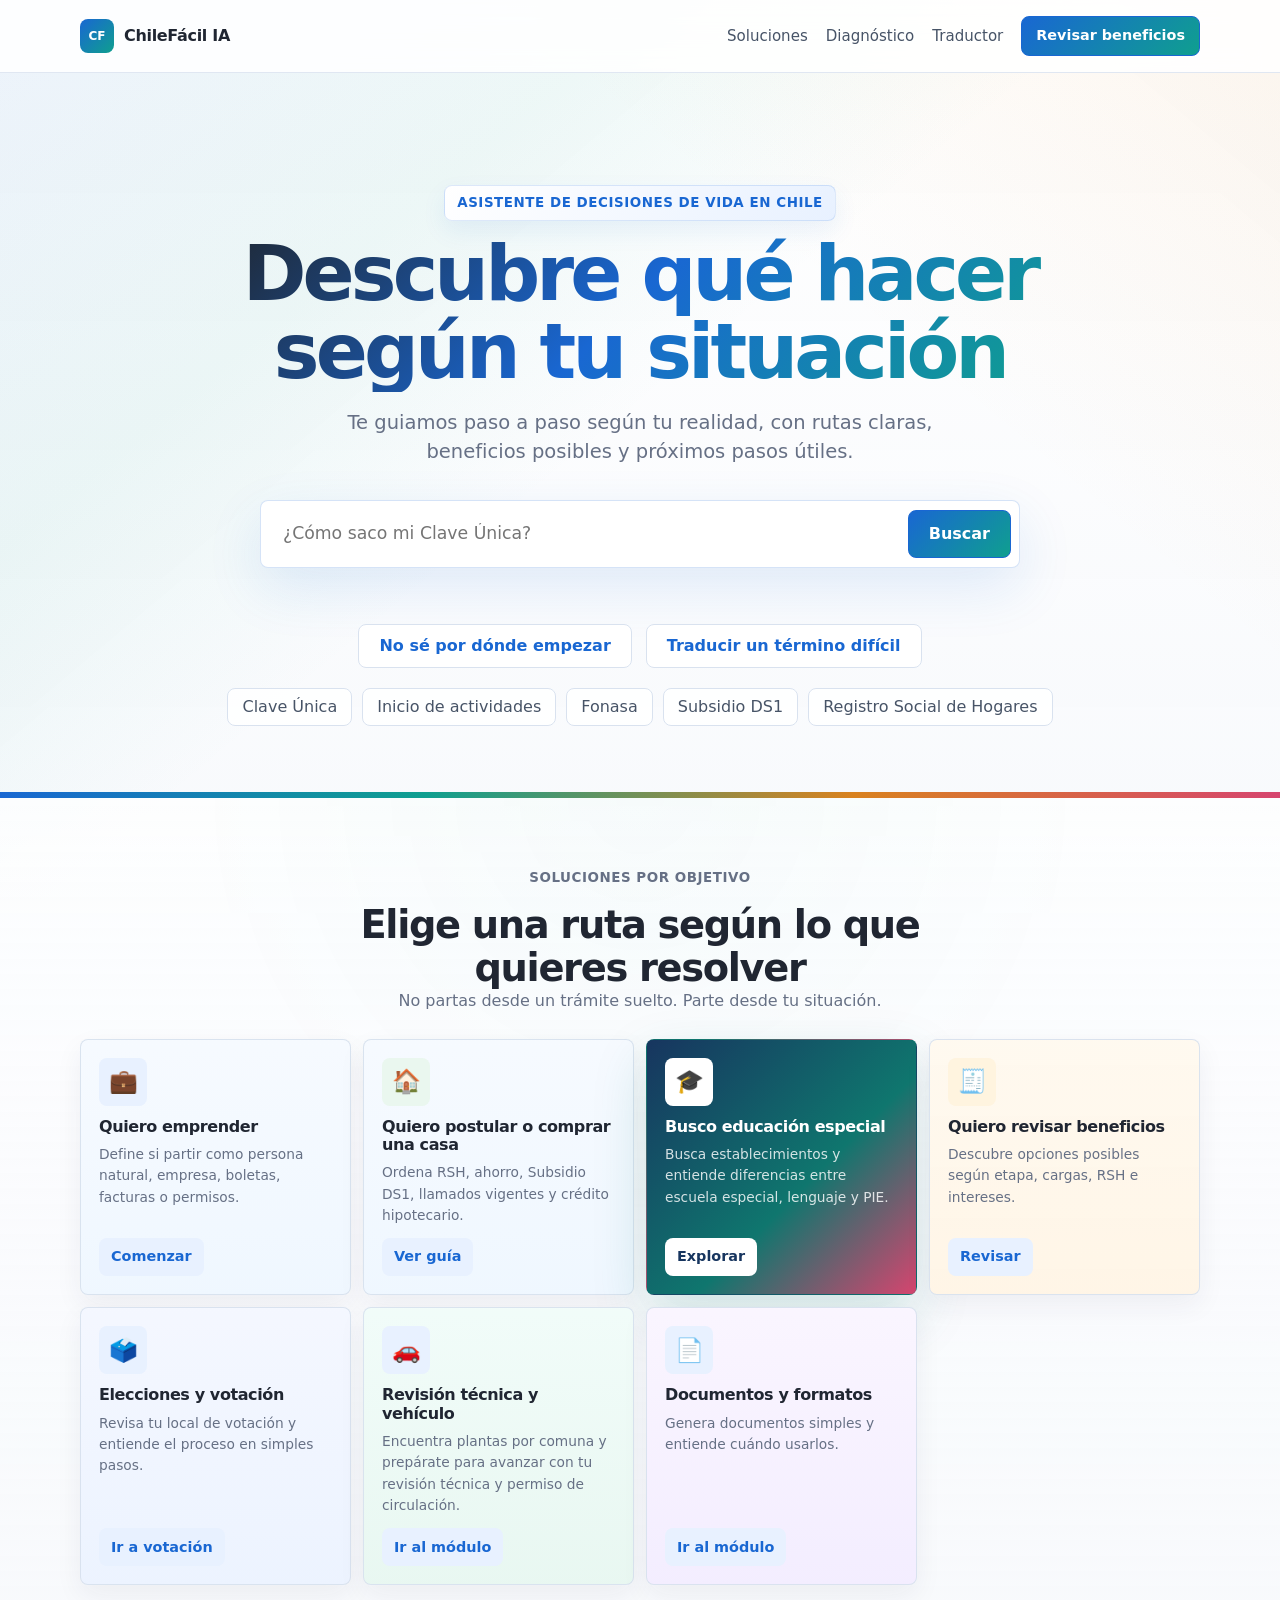
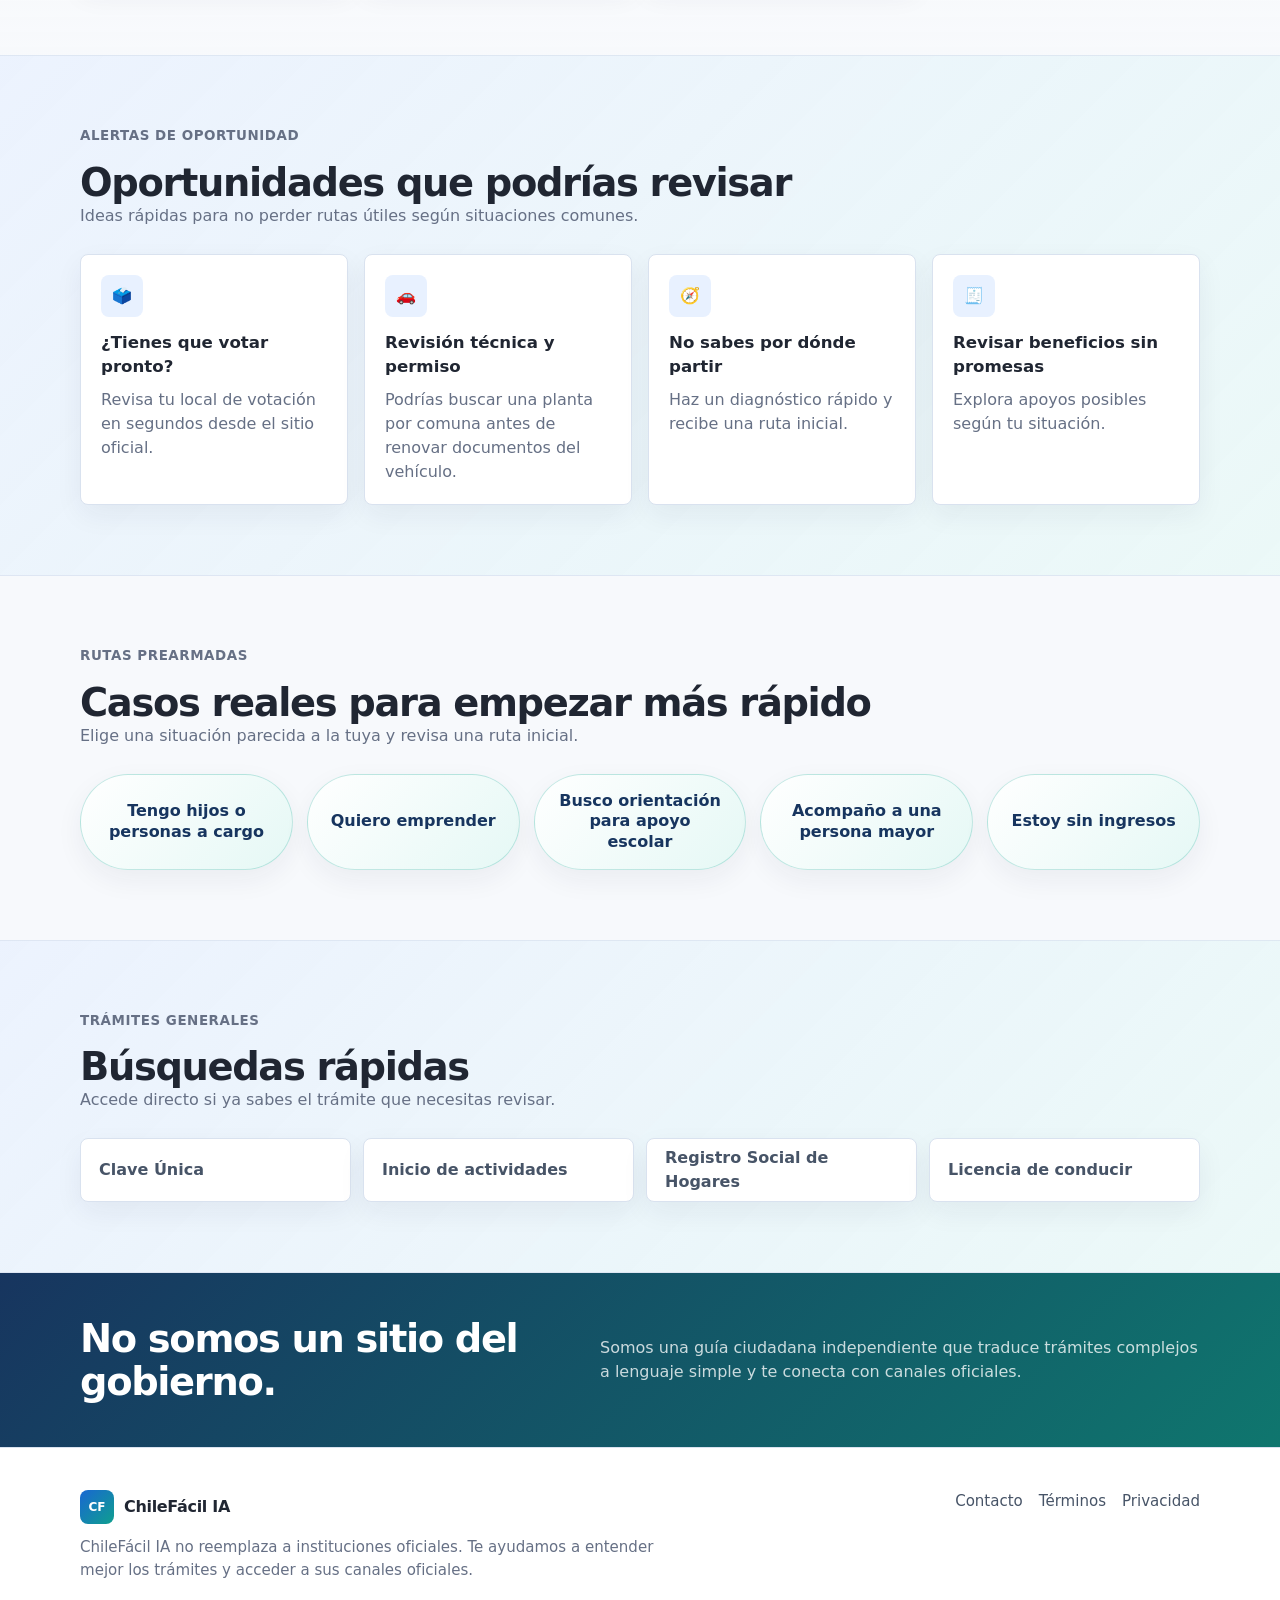
==== index.html @ 1260a9fc "Add files via upload" ====
<!DOCTYPE html>
<html lang="es">
<head>
  <meta charset="UTF-8">
  <meta name="viewport" content="width=device-width, initial-scale=1.0">
  <title>ChileFácil IA | Asistente de decisiones de vida en Chile</title>
  <meta name="description" content="Asistente ciudadano para descubrir trámites, beneficios, rutas y próximos pasos según tu situación en Chile.">
  <link rel="stylesheet" href="./styles.css">
</head>
<body data-page="home">
  <header class="site-header">
    <div class="container header-grid">
      <a class="brand" href="./index.html" aria-label="Ir al inicio de ChileFácil IA">
        <span class="brand-mark" aria-hidden="true">CF</span>
        <span>ChileFácil IA</span>
      </a>

      <nav class="main-nav" aria-label="Navegación principal">
        <a href="#soluciones">Soluciones</a>
        <a href="./diagnostico.html">Diagnóstico</a>
        <a href="./traductor.html">Traductor</a>
        <a class="button button-small" href="./beneficios.html">Revisar beneficios</a>
      </nav>
    </div>
  </header>

  <main>
    <section class="hero-section" aria-labelledby="hero-title">
      <div class="container hero-content reveal">
        <p class="eyebrow">Asistente de decisiones de vida en Chile</p>
        <h1 id="hero-title">Descubre qué hacer según tu situación</h1>
        <p class="hero-subtitle">Te guiamos paso a paso según tu realidad, con rutas claras, beneficios posibles y próximos pasos útiles.</p>

        <form class="search-form search-form-large" data-search-form novalidate>
          <label class="sr-only" for="home-search">Buscar un trámite, objetivo o situación</label>
          <div class="search-control">
            <input id="home-search" name="q" type="search" autocomplete="off" data-search-input aria-describedby="home-search-error">
            <button class="button" type="submit">Buscar</button>
          </div>
          <p class="form-message" id="home-search-error" data-form-message role="status" aria-live="polite"></p>
        </form>

        <div class="hero-actions-secondary">
          <a class="button button-secondary button-hero" href="./diagnostico.html">No sé por dónde empezar</a>
          <a class="button button-secondary button-hero" href="./traductor.html">Traducir un término difícil</a>
        </div>

        <div class="quick-links" aria-label="Accesos rápidos a trámites">
          <button type="button" class="chip" data-query="Clave Única">Clave Única</button>
          <button type="button" class="chip" data-query="Inicio de actividades">Inicio de actividades</button>
          <button type="button" class="chip" data-query="Fonasa">Fonasa</button>
          <button type="button" class="chip" data-query="Subsidio DS1">Subsidio DS1</button>
          <button type="button" class="chip" data-query="Registro Social de Hogares">Registro Social de Hogares</button>
        </div>
      </div>
    </section>

    <section class="section objective-section" id="soluciones" aria-labelledby="objective-title">
      <div class="container">
        <div class="section-heading centered reveal">
          <p class="section-kicker">Soluciones por objetivo</p>
          <h2 id="objective-title">Elige una ruta según lo que quieres resolver</h2>
          <p>No partas desde un trámite suelto. Parte desde tu situación.</p>
        </div>

        <div class="objective-grid">
          <a class="objective-card reveal" href="./emprender.html">
            <span class="objective-icon" aria-hidden="true">💼</span>
            <span class="objective-copy">
              <strong>Quiero emprender</strong>
              <small>Define si partir como persona natural, empresa, boletas, facturas o permisos.</small>
            </span>
            <span class="objective-cta">Comenzar</span>
          </a>

          <a class="objective-card reveal" href="./casa.html">
            <span class="objective-icon" aria-hidden="true">🏠</span>
            <span class="objective-copy">
              <strong>Quiero postular o comprar una casa</strong>
              <small>Ordena RSH, ahorro, Subsidio DS1, llamados vigentes y crédito hipotecario.</small>
            </span>
            <span class="objective-cta">Ver guía</span>
          </a>

          <a class="objective-card reveal objective-card-featured" href="./educacion-especial.html">
            <span class="objective-icon" aria-hidden="true">🎓</span>
            <span class="objective-copy">
              <strong>Busco educación especial</strong>
              <small>Busca establecimientos y entiende diferencias entre escuela especial, lenguaje y PIE.</small>
            </span>
            <span class="objective-cta">Explorar</span>
          </a>

          <a class="objective-card reveal" href="./beneficios.html">
            <span class="objective-icon" aria-hidden="true">🧾</span>
            <span class="objective-copy">
              <strong>Quiero revisar beneficios</strong>
              <small>Descubre opciones posibles según etapa, cargas, RSH e intereses.</small>
            </span>
            <span class="objective-cta">Revisar</span>
          </a>

          <a class="objective-card reveal" href="./votacion.html">
            <span class="objective-icon" aria-hidden="true">🗳️</span>
            <span class="objective-copy">
              <strong>Elecciones y votación</strong>
              <small>Revisa tu local de votación y entiende el proceso en simples pasos.</small>
            </span>
            <span class="objective-cta">Ir a votación</span>
          </a>
          <a class="objective-card reveal" href="./revision-tecnica.html">
            <span class="objective-icon" aria-hidden="true">&#128663;</span>
            <span class="objective-copy">
              <strong>Revisi&oacute;n t&eacute;cnica y veh&iacute;culo</strong>
              <small>Encuentra plantas por comuna y prep&aacute;rate para avanzar con tu revisi&oacute;n t&eacute;cnica y permiso de circulaci&oacute;n.</small>
            </span>
            <span class="objective-cta">Ir al m&oacute;dulo</span>
          </a>

          <a class="objective-card reveal" href="./documentos.html">
            <span class="objective-icon" aria-hidden="true">&#128196;</span>
            <span class="objective-copy">
              <strong>Documentos y formatos</strong>
              <small>Genera documentos simples y entiende cu&aacute;ndo usarlos.</small>
            </span>
            <span class="objective-cta">Ir al m&oacute;dulo</span>
          </a>
        </div>
      </div>
    </section>

    <section class="container personalized-hub personalized-hub-home reveal" data-personalized-hub hidden></section>

    <section class="section section-soft" aria-labelledby="opportunity-title">
      <div class="container">
        <div class="section-heading reveal">
          <p class="section-kicker">Alertas de oportunidad</p>
          <h2 id="opportunity-title">Oportunidades que podrías revisar</h2>
          <p>Ideas rápidas para no perder rutas útiles según situaciones comunes.</p>
        </div>

        <div class="insight-grid" data-dynamic-alerts>
          <a class="insight-card reveal" href="./casa.html">
            <span>🏠</span>
            <strong>Si ya tienes ahorro y RSH actualizado</strong>
            <p>Podrías revisar Subsidio DS1 y llamados vigentes del Minvu.</p>
          </a>
          <a class="insight-card reveal" href="./resultados.html?q=Bono%20Invierno">
            <span>☂️</span>
            <strong>Si eres pensionado/a</strong>
            <p>Podría interesarte revisar Bono Invierno y salud previsional.</p>
          </a>
          <a class="insight-card reveal" href="./emprender.html">
            <span>💼</span>
            <strong>Si estás trabajando independiente</strong>
            <p>Revisa inicio de actividades antes de emitir documentos tributarios.</p>
          </a>
          <a class="insight-card reveal" href="./educacion-especial.html">
            <span>🎓</span>
            <strong>Si buscas apoyo escolar</strong>
            <p>Explora educación especial por comuna y tipos de establecimiento.</p>
          </a>
        </div>
      </div>
    </section>

    <section class="section" aria-labelledby="cases-title">
      <div class="container">
        <div class="section-heading reveal">
          <p class="section-kicker">Rutas prearmadas</p>
          <h2 id="cases-title">Casos reales para empezar más rápido</h2>
          <p>Elige una situación parecida a la tuya y revisa una ruta inicial.</p>
        </div>

        <div class="case-grid">
          <a class="case-card reveal" href="./casos.html?caso=tengo-personas-a-cargo">Tengo hijos o personas a cargo</a>
          <a class="case-card reveal" href="./casos.html?caso=quiero-emprender">Quiero emprender</a>
          <a class="case-card reveal" href="./casos.html?caso=apoyo-escolar">Busco orientación para apoyo escolar</a>
          <a class="case-card reveal" href="./casos.html?caso=acompano-adulto-mayor">Acompaño a una persona mayor</a>
          <a class="case-card reveal" href="./casos.html?caso=sin-ingresos">Estoy sin ingresos</a>
        </div>
      </div>
    </section>

    <section class="section section-soft" id="busquedas-rapidas" aria-labelledby="quick-title">
      <div class="container">
        <div class="section-heading reveal">
          <p class="section-kicker">Trámites generales</p>
          <h2 id="quick-title">Búsquedas rápidas</h2>
          <p>Accede directo si ya sabes el trámite que necesitas revisar.</p>
        </div>

        <div class="quick-task-grid">
          <button type="button" class="quick-task reveal" data-query="Clave Única">Clave Única</button>
          <button type="button" class="quick-task reveal" data-query="Inicio de actividades">Inicio de actividades</button>
          <button type="button" class="quick-task reveal" data-query="Registro Social de Hogares">Registro Social de Hogares</button>
          <button type="button" class="quick-task reveal" data-query="Licencia de conducir">Licencia de conducir</button>
        </div>
      </div>
    </section>

    <section class="trust-band" id="preguntas">
      <div class="container trust-content reveal">
        <h2>No somos un sitio del gobierno.</h2>
        <p>Somos una guía ciudadana independiente que traduce trámites complejos a lenguaje simple y te conecta con canales oficiales.</p>
      </div>
    </section>
  </main>

  <footer class="site-footer">
    <div class="container footer-grid">
      <div>
        <a class="brand brand-footer" href="./index.html">
          <span class="brand-mark" aria-hidden="true">CF</span>
          <span>ChileFácil IA</span>
        </a>
        <p>ChileFácil IA no reemplaza a instituciones oficiales. Te ayudamos a entender mejor los trámites y acceder a sus canales oficiales.</p>
      </div>
      <nav class="footer-links" aria-label="Enlaces legales">
        <a href="mailto:contacto@chilefacil.example">Contacto</a>
        <a href="#">Términos</a>
        <a href="#">Privacidad</a>
      </nav>
    </div>
  </footer>

  <script src="./script.js"></script>
</body>
</html>
---- styles.css ----
:root {
  --bg: #f7f9fc;
  --surface: #ffffff;
  --surface-soft: #eef5ff;
  --text: #202632;
  --muted: #667085;
  --muted-strong: #475467;
  --line: #d9e2ef;
  --accent: #1967d2;
  --accent-dark: #1557b0;
  --accent-soft: #e8f1ff;
  --teal: #0f9f8f;
  --teal-soft: #e5f8f5;
  --green: #2e9d62;
  --green-soft: #eaf7ef;
  --amber: #d9821f;
  --amber-soft: #fff4df;
  --rose: #d6456f;
  --rose-soft: #fff0f4;
  --success: #117a54;
  --warning: #a45f12;
  --danger: #b42318;
  --shadow: 0 18px 45px rgba(31, 42, 68, 0.08);
  --shadow-soft: 0 10px 28px rgba(31, 42, 68, 0.06);
  --radius: 8px;
  --container: 1120px;
}

* {
  box-sizing: border-box;
}

html {
  scroll-behavior: smooth;
}

body {
  margin: 0;
  color: var(--text);
  background: var(--bg);
  font-family: system-ui, -apple-system, BlinkMacSystemFont, "Segoe UI", sans-serif;
  line-height: 1.5;
  min-height: 100vh;
  text-rendering: optimizeLegibility;
}

body::before {
  content: "";
  position: fixed;
  inset: 0;
  z-index: -1;
  background:
    linear-gradient(140deg, rgba(25, 103, 210, 0.08) 0%, rgba(15, 159, 143, 0.07) 28%, transparent 48%),
    linear-gradient(220deg, rgba(217, 130, 31, 0.08) 0%, transparent 34%),
    linear-gradient(180deg, rgba(255, 255, 255, 0.97), rgba(247, 249, 252, 0.94));
}

a {
  color: inherit;
  text-decoration: none;
}

button,
input {
  font: inherit;
}

button {
  cursor: pointer;
}

:focus-visible {
  outline: 3px solid rgba(25, 103, 210, 0.32);
  outline-offset: 3px;
}

.container {
  width: min(var(--container), calc(100% - 40px));
  margin-inline: auto;
}

.sr-only {
  position: absolute;
  width: 1px;
  height: 1px;
  padding: 0;
  margin: -1px;
  overflow: hidden;
  clip: rect(0, 0, 0, 0);
  white-space: nowrap;
  border: 0;
}

.site-header {
  position: sticky;
  top: 0;
  z-index: 20;
  background: rgba(255, 255, 255, 0.88);
  border-bottom: 1px solid rgba(217, 226, 239, 0.8);
  backdrop-filter: blur(14px);
}

.header-grid,
.results-header {
  display: flex;
  align-items: center;
  justify-content: space-between;
  gap: 22px;
  min-height: 72px;
}

.brand {
  display: inline-flex;
  align-items: center;
  gap: 10px;
  flex: none;
  font-weight: 760;
  letter-spacing: -0.02em;
}

.brand-mark {
  display: inline-grid;
  place-items: center;
  width: 34px;
  height: 34px;
  border-radius: var(--radius);
  color: #fff;
  background: linear-gradient(135deg, var(--accent), var(--teal));
  font-size: 12px;
  font-weight: 800;
  letter-spacing: 0;
}

.main-nav {
  display: flex;
  align-items: center;
  gap: 18px;
  color: var(--muted-strong);
  font-size: 0.94rem;
}

.main-nav a:not(.button):hover {
  color: var(--accent);
}

.button {
  display: inline-flex;
  align-items: center;
  justify-content: center;
  min-height: 48px;
  padding: 0 20px;
  border: 1px solid var(--accent);
  border-radius: var(--radius);
  color: #fff;
  background: linear-gradient(135deg, var(--accent), var(--teal));
  font-weight: 700;
  transition: transform 180ms ease, box-shadow 180ms ease, background 180ms ease, border-color 180ms ease;
}

.button:hover {
  background: linear-gradient(135deg, var(--accent-dark), #0d8276);
  border-color: var(--accent-dark);
  box-shadow: 0 10px 22px rgba(25, 103, 210, 0.18);
  transform: translateY(-1px);
}

.button-small {
  min-height: 40px;
  padding-inline: 14px;
  font-size: 0.9rem;
}

.button-secondary {
  color: var(--accent);
  background: #fff;
  border-color: var(--line);
}

.button-secondary:hover {
  color: #fff;
  border-color: var(--accent);
  background: var(--accent);
}

.hero-section {
  padding: 112px 0 72px;
  position: relative;
  overflow: hidden;
}

.hero-section::after {
  content: "";
  position: absolute;
  left: 0;
  right: 0;
  bottom: 0;
  height: 6px;
  background: linear-gradient(90deg, var(--accent), var(--teal), var(--amber), var(--rose));
}

.hero-content {
  position: relative;
  z-index: 1;
  display: grid;
  justify-items: center;
  text-align: center;
}

.eyebrow,
.section-kicker {
  margin: 0 0 14px;
  color: var(--accent);
  font-size: 0.84rem;
  font-weight: 760;
  letter-spacing: 0.04em;
  text-transform: uppercase;
}

.eyebrow {
  padding: 7px 12px;
  border: 1px solid rgba(25, 103, 210, 0.14);
  border-radius: var(--radius);
  background: linear-gradient(135deg, #ffffff, var(--accent-soft));
  box-shadow: 0 10px 24px rgba(25, 103, 210, 0.08);
}

h1,
h2,
h3,
p {
  margin-top: 0;
}

h1 {
  max-width: 820px;
  margin-bottom: 16px;
  font-size: clamp(2.5rem, 7vw, 4.8rem);
  line-height: 1.02;
  letter-spacing: -0.05em;
}

.hero-content h1 {
  background: linear-gradient(135deg, #1f2937 0%, var(--accent) 48%, var(--teal) 100%);
  -webkit-background-clip: text;
  background-clip: text;
  color: transparent;
}

h2 {
  margin-bottom: 0;
  font-size: clamp(1.8rem, 3vw, 2.5rem);
  line-height: 1.12;
  letter-spacing: -0.035em;
}

h3 {
  margin-bottom: 8px;
  font-size: 1.05rem;
  letter-spacing: -0.015em;
}

.hero-subtitle {
  max-width: 620px;
  margin-bottom: 34px;
  color: var(--muted);
  font-size: clamp(1rem, 2vw, 1.22rem);
}

.search-form {
  width: 100%;
}

.search-form-large {
  max-width: 760px;
}

.search-control {
  display: flex;
  gap: 10px;
  align-items: center;
  padding: 8px;
  border: 1px solid rgba(25, 103, 210, 0.18);
  border-radius: var(--radius);
  background: var(--surface);
  box-shadow: 0 20px 55px rgba(25, 103, 210, 0.12);
}

.search-control:focus-within {
  border-color: rgba(25, 103, 210, 0.55);
  box-shadow: 0 18px 45px rgba(25, 103, 210, 0.13);
}

.search-control input {
  width: 100%;
  min-width: 0;
  border: 0;
  outline: 0;
  padding: 0 14px;
  min-height: 50px;
  color: var(--text);
  background: transparent;
  font-size: 1rem;
}

.search-form-large .search-control input {
  font-size: 1.08rem;
}

.form-message {
  min-height: 24px;
  margin: 10px 0 0;
  color: var(--danger);
  font-size: 0.92rem;
}

.quick-links {
  display: flex;
  flex-wrap: wrap;
  justify-content: center;
  gap: 10px;
  max-width: 850px;
  margin-top: 20px;
}

.hero-actions-secondary {
  display: flex;
  flex-wrap: wrap;
  justify-content: center;
  gap: 14px;
  margin-top: 22px;
}

.personalized-hub {
  margin-top: 22px;
  margin-bottom: 18px;
}

.personalized-hub-home {
  margin-top: 28px;
  margin-bottom: 0;
}

.personalized-hub[hidden] {
  display: none;
}

.personalized-hub-inner {
  display: flex;
  justify-content: space-between;
  gap: 22px;
  align-items: center;
  margin-bottom: 14px;
  padding: 22px;
  border: 1px solid rgba(15, 159, 143, 0.22);
  border-radius: var(--radius);
  background: linear-gradient(135deg, #ffffff, #f2fbf9);
  box-shadow: var(--shadow-soft);
}

.personalized-hub-inner h2 {
  margin-bottom: 6px;
  font-size: 1.45rem;
}

.personalized-hub-inner p {
  margin-bottom: 0;
  color: var(--muted);
}

.personalized-actions {
  display: flex;
  flex-wrap: wrap;
  gap: 8px;
  flex: none;
}

.next-step-panel {
  display: grid;
  grid-template-columns: minmax(220px, 0.75fr) minmax(320px, 1fr) auto;
  gap: 16px;
  align-items: center;
  padding: 18px;
  border: 1px solid rgba(25, 103, 210, 0.18);
  border-radius: var(--radius);
  background:
    radial-gradient(circle at top right, rgba(15, 159, 143, 0.1), transparent 32%),
    linear-gradient(135deg, #ffffff 0%, #f8fbff 58%, #f2fbf9 100%);
  box-shadow: 0 14px 36px rgba(25, 103, 210, 0.1);
}

.next-step-copy h2 {
  margin-bottom: 6px;
  font-size: clamp(1.25rem, 2vw, 1.55rem);
  letter-spacing: 0;
}

.next-step-copy p {
  max-width: 440px;
  margin-bottom: 0;
  font-size: 0.95rem;
  color: var(--muted);
}

.next-step-list {
  display: grid;
  gap: 8px;
  margin: 0;
  padding: 0;
  list-style: none;
}

.next-step-list a {
  display: grid;
  grid-template-columns: 30px 1fr;
  gap: 10px;
  align-items: center;
  min-height: 46px;
  padding: 9px 10px;
  border: 1px solid rgba(33, 43, 54, 0.1);
  border-radius: var(--radius-small);
  color: var(--text);
  background: rgba(255, 255, 255, 0.88);
  box-shadow: 0 8px 18px rgba(33, 43, 54, 0.06);
  transition: transform 180ms ease, border-color 180ms ease, box-shadow 180ms ease;
}

.next-step-list a:hover,
.next-step-list a:focus-visible {
  transform: translateY(-1px);
  border-color: rgba(25, 103, 210, 0.34);
  box-shadow: 0 12px 26px rgba(25, 103, 210, 0.1);
}

.next-step-list span {
  display: grid;
  place-items: center;
  width: 28px;
  height: 28px;
  border-radius: 50%;
  color: #ffffff;
  font-size: 0.86rem;
  font-weight: 800;
  background: linear-gradient(135deg, var(--primary), var(--teal));
}

.next-step-list strong {
  font-size: 0.92rem;
  line-height: 1.35;
}

.next-step-panel .personalized-actions {
  justify-content: flex-end;
}

.button-hero {
  min-height: 44px;
}

.special-access-card {
  display: inline-flex;
  align-items: center;
  gap: 14px;
  max-width: 540px;
  margin-top: 26px;
  padding: 16px 18px;
  border: 1px solid rgba(214, 69, 111, 0.22);
  border-radius: var(--radius);
  color: #ffffff;
  text-align: left;
  background: linear-gradient(135deg, #17355f, #0f766e 54%, #d6456f);
  box-shadow: 0 18px 42px rgba(15, 118, 110, 0.2);
  transition: transform 180ms ease, box-shadow 180ms ease;
}

.special-access-card:hover {
  transform: translateY(-2px);
  box-shadow: 0 22px 54px rgba(15, 118, 110, 0.26);
}

.special-access-icon {
  display: inline-grid;
  place-items: center;
  flex: none;
  width: 48px;
  height: 48px;
  border-radius: var(--radius);
  color: #17355f;
  background: #ffffff;
  font-size: 0.82rem;
  font-weight: 850;
}

.special-access-card strong,
.special-access-card small {
  display: block;
}

.special-access-card strong {
  margin-bottom: 2px;
  font-size: 1.02rem;
}

.special-access-card small {
  color: rgba(255, 255, 255, 0.84);
}

.chip {
  min-height: 38px;
  padding: 0 14px;
  border: 1px solid var(--line);
  border-radius: var(--radius);
  color: var(--muted-strong);
  background: rgba(255, 255, 255, 0.86);
  transition: color 180ms ease, border-color 180ms ease, background 180ms ease, transform 180ms ease;
}

.chip:hover {
  color: var(--accent);
  border-color: rgba(25, 103, 210, 0.35);
  background: var(--accent-soft);
  transform: translateY(-1px);
}

.chip:nth-child(2n):hover {
  color: var(--teal);
  border-color: rgba(15, 159, 143, 0.34);
  background: var(--teal-soft);
}

.chip:nth-child(3n):hover {
  color: var(--amber);
  border-color: rgba(217, 130, 31, 0.34);
  background: var(--amber-soft);
}

.section {
  padding: 70px 0;
}

.section-soft {
  background:
    linear-gradient(135deg, rgba(232, 241, 255, 0.74), rgba(229, 248, 245, 0.64)),
    #f7f9fc;
  border-block: 1px solid rgba(217, 226, 239, 0.7);
}

.section-heading {
  margin-bottom: 26px;
}

.section-heading.centered {
  max-width: 680px;
  margin-inline: auto;
  text-align: center;
}

.section-heading.compact {
  margin-bottom: 20px;
}

.section-heading p {
  color: var(--muted);
}

.objective-section {
  position: relative;
  background:
    linear-gradient(180deg, rgba(255, 255, 255, 0.72), rgba(247, 249, 252, 0.94)),
    radial-gradient(circle at 50% 0%, rgba(15, 159, 143, 0.11), transparent 42%);
}

.objective-grid {
  display: grid;
  grid-template-columns: repeat(4, minmax(0, 1fr));
  gap: 12px;
}

.objective-card {
  display: grid;
  grid-template-rows: auto 1fr auto;
  gap: 12px;
  min-height: 232px;
  padding: 18px;
  border: 1px solid rgba(217, 226, 239, 0.95);
  border-radius: var(--radius);
  background:
    linear-gradient(180deg, rgba(246, 250, 255, 0.98), rgba(239, 247, 255, 0.98)),
    #ffffff;
  box-shadow: var(--shadow-soft);
  transition: transform 180ms ease, box-shadow 180ms ease, border-color 180ms ease;
}

.objective-card:hover {
  border-color: rgba(25, 103, 210, 0.28);
  box-shadow: var(--shadow);
  transform: translateY(-4px);
}

.objective-card-featured {
  color: #ffffff;
  border-color: rgba(15, 118, 110, 0.22);
  background: linear-gradient(135deg, #17355f, #0f766e 58%, #d6456f);
  box-shadow: 0 22px 54px rgba(15, 118, 110, 0.18);
}

.objective-icon {
  display: inline-grid;
  place-items: center;
  width: 48px;
  height: 48px;
  border-radius: var(--radius);
  background: var(--accent-soft);
  font-size: 1.45rem;
}

.objective-card:nth-child(2) .objective-icon {
  background: var(--green-soft);
}

.objective-card:nth-child(4) {
  background:
    linear-gradient(180deg, rgba(255, 249, 239, 0.96), rgba(255, 245, 230, 0.98)),
    #ffffff;
}

.objective-card:nth-child(4) .objective-icon {
  background: var(--amber-soft);
}

.objective-card:nth-child(5) {
  background:
    linear-gradient(180deg, rgba(244, 247, 255, 0.98), rgba(236, 243, 255, 0.98)),
    #ffffff;
}

.objective-card:nth-child(6) {
  background:
    linear-gradient(180deg, rgba(241, 252, 249, 0.98), rgba(232, 247, 241, 0.98)),
    #ffffff;
}

.objective-card:nth-child(7) {
  background:
    linear-gradient(180deg, rgba(250, 245, 255, 0.98), rgba(243, 237, 255, 0.98)),
    #ffffff;
}

.objective-card-featured .objective-icon {
  color: #17355f;
  background: #ffffff;
}

.objective-copy strong,
.objective-copy small {
  display: block;
}

.objective-copy strong {
  margin-bottom: 8px;
  font-size: 1rem;
  line-height: 1.15;
  letter-spacing: -0.025em;
}

.objective-copy small {
  color: var(--muted);
  font-size: 0.86rem;
  line-height: 1.55;
}

.objective-card-featured .objective-copy small {
  color: rgba(255, 255, 255, 0.82);
}

.objective-cta {
  display: inline-flex;
  align-items: center;
  width: max-content;
  min-height: 38px;
  padding: 0 12px;
  border-radius: var(--radius);
  color: var(--accent);
  background: var(--accent-soft);
  font-size: 0.9rem;
  font-weight: 800;
}

.objective-card-featured .objective-cta {
  color: #17355f;
  background: #ffffff;
}

.quick-task-grid {
  display: grid;
  grid-template-columns: repeat(4, minmax(0, 1fr));
  gap: 12px;
}

.quick-task {
  display: flex;
  align-items: center;
  min-height: 64px;
  padding: 0 18px;
  border: 1px solid var(--line);
  border-radius: var(--radius);
  color: var(--muted-strong);
  background: #ffffff;
  box-shadow: var(--shadow-soft);
  font-weight: 750;
  text-align: left;
  transition: transform 180ms ease, border-color 180ms ease, color 180ms ease;
}

.quick-task-link {
  text-decoration: none;
}

.quick-task:hover {
  color: var(--accent);
  border-color: rgba(25, 103, 210, 0.28);
  transform: translateY(-2px);
}

.insight-grid {
  display: grid;
  grid-template-columns: repeat(4, minmax(0, 1fr));
  gap: 16px;
}

.insight-grid.compact {
  grid-template-columns: repeat(3, minmax(0, 1fr));
}

.smart-recommendation {
  margin-bottom: 14px;
}

.smart-recommendation-box {
  padding: 18px;
  border: 1px solid rgba(25, 103, 210, 0.18);
  border-radius: var(--radius);
  background:
    radial-gradient(circle at top right, rgba(15, 159, 143, 0.12), transparent 34%),
    linear-gradient(135deg, #ffffff, #f5fbff);
  box-shadow: var(--shadow-soft);
}

.smart-recommendation-copy h2 {
  margin-bottom: 6px;
  font-size: clamp(1.25rem, 2.4vw, 1.7rem);
}

.smart-recommendation-copy p:last-child {
  margin-bottom: 0;
  color: var(--muted);
  font-size: 0.96rem;
}

.smart-recommendation-list {
  display: grid;
  grid-template-columns: repeat(3, minmax(0, 1fr));
  gap: 12px;
  margin-top: 14px;
}

.smart-recommendation-card {
  display: grid;
  gap: 8px;
  align-content: start;
  padding: 16px;
  border: 1px solid var(--line);
  border-radius: var(--radius);
  background: rgba(255, 255, 255, 0.92);
}

.smart-recommendation-card h3 {
  margin-bottom: 0;
  font-size: 1.02rem;
}

.smart-recommendation-card p {
  margin-bottom: 0;
  color: var(--muted);
}

.insight-card,
.case-card {
  display: block;
  padding: 20px;
  border: 1px solid var(--line);
  border-radius: var(--radius);
  background: #ffffff;
  box-shadow: var(--shadow-soft);
  transition: transform 180ms ease, border-color 180ms ease, box-shadow 180ms ease;
}

.insight-card:hover,
.case-card:hover {
  border-color: rgba(25, 103, 210, 0.28);
  box-shadow: var(--shadow);
  transform: translateY(-3px);
}

.insight-card span {
  display: inline-grid;
  place-items: center;
  width: 42px;
  height: 42px;
  margin-bottom: 14px;
  border-radius: var(--radius);
  background: var(--accent-soft);
}

.insight-card strong {
  display: block;
  margin-bottom: 8px;
  font-size: 1.04rem;
}

.insight-card p {
  margin-bottom: 0;
  color: var(--muted);
}

.case-grid {
  display: grid;
  grid-template-columns: repeat(5, minmax(0, 1fr));
  gap: 14px;
}

.case-card {
  display: flex;
  align-items: center;
  justify-content: center;
  min-height: 86px;
  padding: 16px 20px;
  border-radius: 999px;
  color: #17355f;
  text-align: center;
  background: linear-gradient(135deg, #ffffff, var(--teal-soft));
  border-color: rgba(15, 159, 143, 0.24);
  font-weight: 800;
  line-height: 1.3;
}

.case-card:hover {
  color: #ffffff;
  border-color: rgba(15, 118, 110, 0.4);
  background: linear-gradient(135deg, #17355f, #0f766e);
}

.inner-opportunities {
  margin-top: 24px;
}

.card-grid {
  display: grid;
  gap: 16px;
}

.card-grid-four {
  grid-template-columns: repeat(4, minmax(0, 1fr));
}

.category-grid {
  grid-template-columns: repeat(5, minmax(0, 1fr));
}

.info-card {
  display: block;
  position: relative;
  min-height: 168px;
  padding: 22px;
  border: 1px solid rgba(217, 226, 239, 0.9);
  border-radius: var(--radius);
  background: var(--surface);
  box-shadow: var(--shadow-soft);
  overflow: hidden;
  transition: transform 180ms ease, box-shadow 180ms ease, border-color 180ms ease;
}

.info-card::before {
  content: "";
  position: absolute;
  inset: 0 0 auto;
  height: 4px;
  background: var(--accent);
}

.info-card:nth-child(2n)::before {
  background: var(--teal);
}

.info-card:nth-child(3n)::before {
  background: var(--amber);
}

.info-card:nth-child(4n)::before {
  background: var(--rose);
}

.info-card:hover {
  border-color: rgba(25, 103, 210, 0.28);
  box-shadow: var(--shadow);
  transform: translateY(-3px);
}

.card-icon {
  display: inline-grid;
  place-items: center;
  width: 42px;
  height: 42px;
  margin-bottom: 16px;
  border-radius: var(--radius);
  color: var(--accent);
  background: var(--accent-soft);
  font-size: 1.22rem;
}

.info-card:nth-child(2n) .card-icon {
  color: var(--teal);
  background: var(--teal-soft);
}

.info-card:nth-child(3n) .card-icon {
  color: var(--amber);
  background: var(--amber-soft);
}

.info-card:nth-child(4n) .card-icon {
  color: var(--rose);
  background: var(--rose-soft);
}

.info-card p,
.simple-panel p,
.trust-content p,
.site-footer p {
  color: var(--muted);
}

.trust-band {
  padding: 44px 0;
  background: linear-gradient(135deg, #17355f, #0f766e);
  color: #fff;
}

.trust-content {
  display: flex;
  align-items: center;
  justify-content: space-between;
  gap: 32px;
}

.trust-content h2,
.trust-content p {
  margin-bottom: 0;
}

.trust-content p {
  max-width: 600px;
  color: rgba(255, 255, 255, 0.78);
}

.simple-panel {
  display: flex;
  align-items: center;
  justify-content: space-between;
  gap: 24px;
  padding: 30px;
  border: 1px solid var(--line);
  border-radius: var(--radius);
  background: linear-gradient(135deg, #ffffff, #f2fbf9);
  box-shadow: var(--shadow-soft);
}

.site-footer {
  padding: 42px 0;
  border-top: 1px solid var(--line);
  background: #fff;
}

.footer-grid {
  display: flex;
  align-items: flex-start;
  justify-content: space-between;
  gap: 28px;
}

.brand-footer {
  margin-bottom: 12px;
}

.site-footer p {
  max-width: 620px;
  margin-bottom: 0;
  font-size: 0.94rem;
}

.footer-links {
  display: flex;
  gap: 16px;
  color: var(--muted-strong);
  font-size: 0.94rem;
}

.footer-links a:hover {
  color: var(--accent);
}

.results-header {
  display: grid;
  grid-template-columns: auto minmax(260px, 560px) auto;
}

.header-search .search-control {
  padding: 5px;
  box-shadow: none;
}

.header-search .search-control input {
  min-height: 38px;
}

.header-search .form-message {
  position: absolute;
  margin-top: 6px;
  padding: 5px 8px;
  border-radius: var(--radius);
  background: #fff4f2;
}

.results-shell {
  padding: 54px 0 80px;
}

.result-hero {
  padding: 30px;
  border: 1px solid var(--line);
  border-radius: var(--radius);
  background:
    linear-gradient(135deg, rgba(232, 241, 255, 0.9), rgba(229, 248, 245, 0.72)),
    #fff;
  box-shadow: var(--shadow-soft);
}

.result-hero .eyebrow {
  background: #fff;
}

.result-hero h1 {
  max-width: 800px;
  margin-bottom: 12px;
  font-size: clamp(2rem, 5vw, 3.6rem);
}

.result-summary {
  max-width: 760px;
  margin-bottom: 22px;
  color: var(--muted);
  font-size: 1.08rem;
}

.metadata-row {
  display: flex;
  flex-wrap: wrap;
  gap: 10px;
}

.meta-pill {
  display: inline-flex;
  align-items: center;
  gap: 6px;
  min-height: 34px;
  padding: 0 12px;
  border: 1px solid var(--line);
  border-radius: var(--radius);
  color: var(--muted-strong);
  background: #fff;
  font-size: 0.92rem;
}

.meta-pill strong {
  color: var(--text);
}

.difficulty-baja {
  color: var(--success);
  border-color: rgba(17, 122, 84, 0.24);
  background: #ecfdf3;
}

.difficulty-media {
  color: var(--warning);
  border-color: rgba(164, 95, 18, 0.24);
  background: #fff7e8;
}

.difficulty-alta {
  color: var(--danger);
  border-color: rgba(180, 35, 24, 0.24);
  background: #fff4f2;
}

.content-layout {
  display: grid;
  grid-template-columns: minmax(0, 1fr) 330px;
  gap: 22px;
  align-items: start;
  margin-top: 22px;
}

.content-main,
.side-panel,
.ai-box,
.empty-state {
  border: 1px solid var(--line);
  border-radius: var(--radius);
  background: var(--surface);
  box-shadow: var(--shadow-soft);
}

.content-main {
  padding: 30px;
}

.content-section + .content-section {
  margin-top: 32px;
  padding-top: 28px;
  border-top: 1px solid var(--line);
}

.content-section h2 {
  margin-bottom: 12px;
  font-size: 1.42rem;
}

.content-section p {
  color: var(--muted-strong);
}

.clean-list,
.step-list,
.side-list {
  margin: 0;
  padding-left: 1.2rem;
  color: var(--muted-strong);
}

.clean-list li + li,
.step-list li + li,
.side-list li + li {
  margin-top: 10px;
}

.official-button {
  margin-top: 28px;
}

.side-panel {
  position: sticky;
  top: 94px;
  padding: 22px;
}

.side-block + .side-block {
  margin-top: 22px;
  padding-top: 20px;
  border-top: 1px solid var(--line);
}

.side-block h2,
.side-block h3 {
  margin-bottom: 10px;
  font-size: 1rem;
}

.side-data {
  display: grid;
  gap: 12px;
}

.data-item {
  display: grid;
  gap: 3px;
}

.data-item span {
  color: var(--muted);
  font-size: 0.82rem;
}

.data-item strong {
  color: var(--text);
}

.related-question {
  display: block;
  padding: 10px 0;
  color: var(--accent);
  border-top: 1px solid var(--line);
}

.related-question:first-child {
  border-top: 0;
}

.ai-box {
  margin-top: 22px;
  padding: 26px;
  background: linear-gradient(135deg, #ffffff, #f4f9ff 52%, #eefbf7);
}

.ai-box h2 {
  margin-bottom: 8px;
  font-size: 1.38rem;
}

.ai-box p {
  color: var(--muted);
}

.ai-form {
  display: flex;
  gap: 10px;
  margin-top: 18px;
}

.ai-form input {
  flex: 1;
  min-width: 0;
  min-height: 48px;
  padding: 0 14px;
  border: 1px solid var(--line);
  border-radius: var(--radius);
}

.ai-response {
  display: none;
  margin: 16px 0 0;
  padding: 14px;
  border-radius: var(--radius);
  color: #0d625a;
  background: var(--teal-soft);
}

.ai-response.is-visible {
  display: block;
}

.related-section {
  margin-top: 42px;
}

.related-section h2 {
  margin-bottom: 18px;
}

.related-grid {
  display: grid;
  grid-template-columns: repeat(4, minmax(0, 1fr));
  gap: 16px;
}

.empty-state {
  max-width: 820px;
  margin: 0 auto;
  padding: 34px;
  text-align: center;
}

.school-finder-hero {
  display: grid;
  grid-template-columns: minmax(0, 1fr) 340px;
  gap: 24px;
  align-items: center;
  padding: 32px;
  border: 1px solid rgba(15, 118, 110, 0.22);
  border-radius: var(--radius);
  color: #ffffff;
  background:
    linear-gradient(135deg, rgba(23, 53, 95, 0.97), rgba(15, 118, 110, 0.94) 58%, rgba(214, 69, 111, 0.9)),
    #17355f;
  box-shadow: 0 22px 58px rgba(23, 53, 95, 0.18);
}

.school-finder-hero h1 {
  margin-bottom: 14px;
  font-size: clamp(2rem, 5vw, 3.55rem);
}

.school-finder-hero p {
  max-width: 680px;
  margin-bottom: 0;
  color: rgba(255, 255, 255, 0.82);
  font-size: 1.08rem;
}

.school-finder-badge {
  display: inline-flex;
  width: max-content;
  margin-bottom: 14px;
  padding: 7px 12px;
  border: 1px solid rgba(255, 255, 255, 0.22);
  border-radius: var(--radius);
  color: #ffffff;
  background: rgba(255, 255, 255, 0.12);
  font-size: 0.84rem;
  font-weight: 760;
  letter-spacing: 0.04em;
  text-transform: uppercase;
}

.available-communes-help {
  display: flex;
  flex-wrap: wrap;
  align-items: center;
  gap: 8px;
  margin: 14px 0 0;
  color: var(--muted);
  font-size: 0.92rem;
}

.school-filter-bar {
  display: flex;
  flex-wrap: wrap;
  gap: 10px;
  margin: 18px 0 0;
  padding: 8px;
  border: 1px solid var(--line);
  border-radius: var(--radius);
  background: #f8fbff;
}

.school-filter {
  min-height: 42px;
  padding: 0 15px;
  border: 1px solid transparent;
  border-radius: var(--radius);
  color: var(--muted-strong);
  background: #ffffff;
  font-weight: 760;
  transition: color 180ms ease, background 180ms ease, border-color 180ms ease, transform 180ms ease;
}

.school-filter:hover {
  color: var(--accent);
  border-color: rgba(25, 103, 210, 0.24);
  transform: translateY(-1px);
}

.school-filter.is-active {
  color: #ffffff;
  border-color: var(--accent);
  background: linear-gradient(135deg, var(--accent), var(--teal));
  box-shadow: 0 10px 22px rgba(25, 103, 210, 0.16);
}

.school-finder-note {
  padding: 18px;
  border-radius: var(--radius);
  color: #17355f;
  background: #ffffff;
  box-shadow: var(--shadow-soft);
}

.school-finder-note strong,
.school-finder-note span {
  display: block;
}

.school-finder-note strong {
  margin-bottom: 6px;
}

.school-finder-note span {
  color: var(--muted-strong);
  font-size: 0.94rem;
}

.school-search-panel {
  margin-top: 22px;
  padding: 24px;
  border: 1px solid var(--line);
  border-radius: var(--radius);
  background: #ffffff;
  box-shadow: var(--shadow-soft);
}

.school-search-form {
  display: grid;
  grid-template-columns: minmax(0, 1fr) 190px;
  gap: 10px;
  align-items: end;
}

.field-group {
  display: grid;
  gap: 8px;
}

.field-group label {
  color: var(--muted-strong);
  font-size: 0.92rem;
  font-weight: 700;
}

.field-group input {
  width: 100%;
  min-height: 48px;
  padding: 0 14px;
  border: 1px solid var(--line);
  border-radius: var(--radius);
}

.school-results {
  display: grid;
  grid-template-columns: repeat(3, minmax(0, 1fr));
  gap: 16px;
  margin-top: 24px;
}

.school-card {
  padding: 20px;
  border: 1px solid var(--line);
  border-radius: var(--radius);
  background: linear-gradient(180deg, #ffffff, #f8fbff);
}

.school-card h3 {
  margin-bottom: 10px;
}

.school-meta {
  display: grid;
  gap: 8px;
  margin: 0;
  color: var(--muted-strong);
  font-size: 0.94rem;
}

.school-meta div {
  display: grid;
  gap: 2px;
}

.school-meta dt {
  color: var(--muted);
  font-size: 0.8rem;
}

.school-meta dd {
  margin: 0;
}

.school-card-actions {
  display: flex;
  flex-wrap: wrap;
  gap: 8px;
  margin-top: 16px;
}

.school-card-actions a {
  min-height: 36px;
  padding: 0 10px;
  border: 1px solid var(--line);
  border-radius: var(--radius);
  color: var(--accent);
  background: #ffffff;
  display: inline-flex;
  align-items: center;
  font-size: 0.9rem;
  font-weight: 700;
}

.school-card-actions a:hover {
  color: #ffffff;
  border-color: var(--accent);
  background: var(--accent);
}

.prt-results {
  display: grid;
  grid-template-columns: repeat(3, minmax(0, 1fr));
  gap: 16px;
  margin-top: 24px;
}

.prt-card {
  padding: 20px;
  border: 1px solid var(--line);
  border-radius: var(--radius);
  background: linear-gradient(180deg, #ffffff, #f8fbff);
  box-shadow: var(--shadow-soft);
}

.prt-card-header {
  display: flex;
  flex-wrap: wrap;
  gap: 8px;
  justify-content: space-between;
  align-items: center;
  margin-bottom: 12px;
}

.prt-card-header span,
.prt-card-header small {
  display: inline-flex;
  align-items: center;
  min-height: 28px;
  padding: 0 10px;
  border-radius: 999px;
  font-weight: 750;
}

.prt-card-header span {
  color: #0d625a;
  background: var(--teal-soft);
}

.prt-card-header small {
  color: var(--muted);
  background: #eef4ff;
}

.prt-card h3 {
  margin-bottom: 10px;
}

.prt-card p {
  margin-top: 14px;
  margin-bottom: 0;
  color: var(--muted-strong);
}

.prt-info-layout {
  margin-top: 28px;
}

.prt-guide-card {
  background: #ffffff;
}

.prt-disclaimer {
  margin-bottom: 28px;
}

.documents-section {
  margin-top: 28px;
}

.document-grid {
  display: grid;
  grid-template-columns: repeat(4, minmax(0, 1fr));
  gap: 16px;
}

.document-card {
  display: grid;
  grid-template-rows: auto auto 1fr auto;
  gap: 14px;
  align-content: start;
  padding: 20px;
  border: 1px solid var(--line);
  border-radius: var(--radius);
  background: #ffffff;
  box-shadow: var(--shadow-soft);
  transition: transform 180ms ease, box-shadow 180ms ease, border-color 180ms ease;
}

.document-card:hover {
  transform: translateY(-2px);
  border-color: rgba(25, 103, 210, 0.28);
  box-shadow: var(--shadow);
}

.document-card h3 {
  margin-bottom: 0;
}

.document-card p,
.document-use span {
  color: var(--muted);
}

.document-use {
  display: grid;
  gap: 4px;
  padding-top: 12px;
  border-top: 1px solid var(--line);
}

.document-card .button.is-active {
  color: #ffffff;
  background: var(--teal);
}

.document-card .button {
  align-self: end;
  margin-top: auto;
}

.document-workspace {
  display: grid;
  grid-template-columns: minmax(0, 0.95fr) minmax(340px, 0.85fr);
  gap: 22px;
  align-items: start;
  margin-top: 28px;
}

.document-builder,
.document-preview-panel {
  padding: 26px;
  border: 1px solid var(--line);
  border-radius: var(--radius);
  background: #ffffff;
  box-shadow: var(--shadow-soft);
}

.document-builder h2,
.document-preview-panel h2 {
  margin-bottom: 8px;
  font-size: 1.45rem;
}

.document-builder > p,
.document-preview-panel > p {
  color: var(--muted);
}

.document-form-grid {
  display: grid;
  grid-template-columns: repeat(2, minmax(0, 1fr));
  gap: 14px;
  margin-top: 18px;
}

.document-form-grid .form-message,
.document-form-grid .button {
  grid-column: 1 / -1;
}

.document-preview-panel {
  position: sticky;
  top: 94px;
}

.document-preview {
  min-height: 320px;
  max-height: 580px;
  overflow: auto;
  margin-top: 16px;
  padding: 18px;
  border: 1px solid var(--line);
  border-radius: var(--radius);
  background: #fbfdff;
}

.document-preview pre {
  margin: 0;
  color: var(--text);
  font-family: ui-monospace, SFMono-Regular, Consolas, "Liberation Mono", monospace;
  font-size: 0.9rem;
  line-height: 1.65;
  white-space: pre-wrap;
}

.document-actions {
  display: flex;
  flex-wrap: wrap;
  gap: 8px;
  margin-top: 14px;
}

.document-global-notice {
  margin-bottom: 28px;
}

.school-empty {
  margin-top: 18px;
  padding: 20px;
  border: 1px solid rgba(217, 130, 31, 0.22);
  border-radius: var(--radius);
  color: #7a4c09;
  background: var(--amber-soft);
}

.school-empty h3 {
  margin-bottom: 8px;
  color: #7a4c09;
}

.school-empty p {
  margin-bottom: 12px;
  color: #7a4c09;
}

.school-empty-query {
  font-size: 0.92rem;
}

.available-communes {
  display: flex;
  flex-wrap: wrap;
  gap: 8px;
  margin-top: 14px;
}

.commune-chip {
  min-height: 34px;
  padding: 0 12px;
  border: 1px solid rgba(25, 103, 210, 0.18);
  border-radius: var(--radius);
  color: var(--accent);
  background: #ffffff;
  font-size: 0.9rem;
  font-weight: 750;
  transition: transform 180ms ease, border-color 180ms ease, background 180ms ease;
}

.commune-chip:hover {
  border-color: rgba(25, 103, 210, 0.34);
  background: var(--accent-soft);
  transform: translateY(-1px);
}

.school-disclaimer {
  margin: 22px 0 0;
  color: var(--muted);
  font-size: 0.94rem;
}

.assistant-page {
  padding: 54px 0 80px;
}

.assistant-hero {
  display: grid;
  grid-template-columns: minmax(0, 1fr) 320px;
  gap: 24px;
  align-items: center;
  padding: 32px;
  border: 1px solid rgba(25, 103, 210, 0.16);
  border-radius: var(--radius);
  background:
    linear-gradient(135deg, rgba(255, 255, 255, 0.96), rgba(232, 241, 255, 0.82)),
    #ffffff;
  box-shadow: var(--shadow-soft);
}

.assistant-hero h1 {
  margin-bottom: 14px;
  font-size: clamp(2.1rem, 5vw, 3.75rem);
}

.assistant-hero p {
  max-width: 700px;
  margin-bottom: 0;
  color: var(--muted);
  font-size: 1.08rem;
}

.assistant-summary-card {
  padding: 20px;
  border-radius: var(--radius);
  color: #ffffff;
  background: linear-gradient(135deg, #17355f, #0f766e);
  box-shadow: 0 16px 36px rgba(23, 53, 95, 0.14);
}

.assistant-summary-card strong,
.assistant-summary-card span {
  display: block;
}

.assistant-summary-card strong {
  margin-bottom: 8px;
}

.assistant-summary-card span {
  color: rgba(255, 255, 255, 0.82);
}

.assistant-layout {
  display: grid;
  grid-template-columns: minmax(0, 0.92fr) minmax(320px, 0.72fr);
  gap: 22px;
  align-items: start;
  margin-top: 22px;
}

.assistant-form,
.assistant-result {
  padding: 26px;
  border: 1px solid var(--line);
  border-radius: var(--radius);
  background: #ffffff;
  box-shadow: var(--shadow-soft);
}

.assistant-form h2,
.assistant-result h2 {
  margin-bottom: 8px;
  font-size: 1.45rem;
}

.assistant-form > p,
.assistant-result > p {
  color: var(--muted);
}

.question-group {
  display: grid;
  gap: 10px;
  margin: 20px 0 0;
  padding: 18px;
  border: 1px solid var(--line);
  border-radius: var(--radius);
  background: #fbfdff;
}

.question-group legend {
  padding: 0 6px;
  color: var(--text);
  font-weight: 800;
}

.question-group label {
  display: flex;
  align-items: flex-start;
  gap: 10px;
  padding: 10px 12px;
  border: 1px solid transparent;
  border-radius: var(--radius);
  color: var(--muted-strong);
  background: #ffffff;
  cursor: pointer;
}

.question-group label:hover,
.question-group label:has(input:checked) {
  border-color: rgba(25, 103, 210, 0.24);
  color: var(--text);
  background: var(--accent-soft);
}

.question-group input {
  margin-top: 3px;
  accent-color: var(--accent);
}

.assistant-result {
  position: sticky;
  top: 94px;
  min-height: 320px;
  background: linear-gradient(180deg, #ffffff, #f8fbff);
}

.result-panel h2 {
  margin-bottom: 10px;
}

.result-panel > p {
  color: var(--muted-strong);
}

.result-block {
  margin-top: 22px;
  padding-top: 20px;
  border-top: 1px solid var(--line);
}

.result-block h3 {
  margin-bottom: 12px;
}

.guide-checklist {
  display: grid;
  gap: 10px;
  margin: 0;
  padding: 0;
  list-style: none;
}

.guide-checklist li {
  position: relative;
  padding-left: 30px;
  color: var(--muted-strong);
}

.guide-checklist li::before {
  content: "";
  position: absolute;
  left: 0;
  top: 3px;
  width: 18px;
  height: 18px;
  border-radius: 50%;
  background:
    linear-gradient(135deg, var(--accent), var(--teal));
}

.route-timeline {
  display: grid;
  gap: 12px;
  margin: 0;
  padding: 0;
  list-style: none;
  counter-reset: route-step;
}

.route-timeline li {
  counter-increment: route-step;
  position: relative;
  min-height: 44px;
  padding: 12px 12px 12px 54px;
  border: 1px solid var(--line);
  border-radius: var(--radius);
  color: var(--muted-strong);
  background: #ffffff;
}

.route-timeline li::before {
  content: counter(route-step);
  position: absolute;
  left: 12px;
  top: 10px;
  display: grid;
  place-items: center;
  width: 28px;
  height: 28px;
  border-radius: 50%;
  color: #ffffff;
  background: linear-gradient(135deg, var(--accent), var(--teal));
  font-weight: 800;
}

.notice-box {
  margin-top: 22px;
  padding: 16px;
  border: 1px solid rgba(217, 130, 31, 0.22);
  border-radius: var(--radius);
  background: var(--amber-soft);
}

.notice-box strong,
.notice-box p {
  display: block;
  margin: 0;
}

.notice-box strong {
  margin-bottom: 6px;
  color: #7a4c09;
}

.notice-box p {
  color: #7a4c09;
}

.vehicle-context-box .button {
  margin-top: 12px;
}

.result-links {
  display: flex;
  flex-wrap: wrap;
  gap: 10px;
  margin-top: 22px;
}

.next-step,
.ai-future-box {
  display: grid;
  gap: 4px;
  margin-top: 18px;
  padding: 16px;
  border-radius: var(--radius);
}

.next-step {
  color: #0d625a;
  background: var(--teal-soft);
}

.ai-future-box {
  color: var(--muted-strong);
  background: #f3f6fb;
}

.next-step span,
.ai-future-box span {
  color: inherit;
}

.translator-layout,
.cases-layout {
  display: grid;
  grid-template-columns: minmax(0, 1fr) 340px;
  gap: 22px;
  align-items: start;
  margin-top: 22px;
}

.translator-panel,
.term-panel,
.case-selector,
.support-helper {
  padding: 26px;
  border: 1px solid var(--line);
  border-radius: var(--radius);
  background: #ffffff;
  box-shadow: var(--shadow-soft);
}

.translator-panel {
  display: grid;
  gap: 14px;
}

.translator-panel label {
  color: var(--muted-strong);
  font-weight: 800;
}

.translator-panel textarea {
  width: 100%;
  padding: 14px;
  border: 1px solid var(--line);
  border-radius: var(--radius);
  resize: vertical;
}

.translator-result {
  margin-top: 6px;
  padding: 18px;
  border-radius: var(--radius);
  background: var(--accent-soft);
}

.translator-result h2 {
  margin-bottom: 8px;
  font-size: 1.2rem;
}

.term-list,
.term-related {
  display: flex;
  flex-wrap: wrap;
  gap: 8px;
  margin-top: 14px;
}

.translator-context-title {
  margin: 14px 0 0;
  color: var(--muted-strong);
  font-weight: 800;
}

.translator-links {
  margin-top: 14px;
}

.term-list button,
.term-related span,
.case-selector button,
.support-options button {
  min-height: 36px;
  padding: 0 12px;
  border: 1px solid var(--line);
  border-radius: var(--radius);
  color: var(--accent);
  background: #ffffff;
  font-weight: 750;
}

.term-list button:hover,
.case-selector button:hover,
.support-options button:hover,
.case-selector button.is-active,
.support-options button.is-active {
  color: #ffffff;
  border-color: var(--accent);
  background: linear-gradient(135deg, var(--accent), var(--teal));
}

.cases-layout {
  grid-template-columns: 320px minmax(0, 1fr);
}

.case-selector {
  display: grid;
  gap: 10px;
}

.case-selector button {
  min-height: 48px;
  text-align: left;
}

.support-helper {
  display: grid;
  grid-template-columns: minmax(0, 1fr) minmax(220px, 0.7fr);
  gap: 22px;
  align-items: start;
  margin-top: 22px;
}

.support-options {
  display: flex;
  flex-wrap: wrap;
  gap: 10px;
}

.support-result {
  grid-column: 1 / -1;
  padding: 16px;
  border-radius: var(--radius);
  color: #0d625a;
  background: var(--teal-soft);
}

.profile-context-note {
  grid-column: 1 / -1;
  padding: 16px;
  border: 1px solid rgba(25, 103, 210, 0.18);
  border-radius: var(--radius);
  color: var(--accent-dark);
  background: var(--accent-soft);
}

.profile-context-note p {
  margin: 6px 0 10px;
}

.profile-context-note a {
  color: var(--accent);
  font-weight: 800;
}

.notice-soft {
  background: var(--teal-soft);
  border-color: rgba(15, 159, 143, 0.22);
}

.notice-soft strong,
.notice-soft p {
  color: #0d625a;
}

.empty-state h1 {
  margin-inline: auto;
  font-size: clamp(2rem, 5vw, 3.4rem);
}

.empty-state p {
  max-width: 590px;
  margin: 0 auto 26px;
  color: var(--muted);
}

.suggestions {
  display: grid;
  grid-template-columns: repeat(3, minmax(0, 1fr));
  gap: 14px;
  margin: 26px 0;
  text-align: left;
}

.reveal {
  opacity: 0;
  transform: translateY(16px);
  transition: opacity 520ms ease, transform 520ms ease;
}

.reveal.is-visible {
  opacity: 1;
  transform: translateY(0);
}

@media (prefers-reduced-motion: reduce) {
  *,
  *::before,
  *::after {
    scroll-behavior: auto !important;
    transition-duration: 0.01ms !important;
    animation-duration: 0.01ms !important;
    animation-iteration-count: 1 !important;
  }
}

@media (max-width: 1040px) {
  .card-grid-four,
  .category-grid,
  .related-grid,
  .objective-grid,
  .quick-task-grid,
  .insight-grid,
  .case-grid {
    grid-template-columns: repeat(2, minmax(0, 1fr));
  }

  .results-header {
    grid-template-columns: 1fr;
    padding: 16px 0;
  }

  .compact-nav {
    justify-content: flex-start;
  }

  .content-layout {
    grid-template-columns: 1fr;
  }

  .assistant-hero,
  .assistant-layout,
  .document-workspace,
  .translator-layout,
  .cases-layout,
  .support-helper {
    grid-template-columns: 1fr;
  }

  .next-step-panel {
    grid-template-columns: 1fr;
  }

  .next-step-panel .personalized-actions {
    justify-content: flex-start;
  }

  .side-panel {
    position: static;
  }

  .assistant-result {
    position: static;
  }

  .document-grid {
    grid-template-columns: repeat(2, minmax(0, 1fr));
  }

  .document-preview-panel {
    position: static;
  }
}

@media (max-width: 720px) {
  .container {
    width: min(100% - 28px, var(--container));
  }

  .header-grid {
    min-height: auto;
    padding: 16px 0;
    align-items: flex-start;
    flex-direction: column;
  }

  .main-nav {
    width: 100%;
    flex-wrap: wrap;
    gap: 12px;
  }

  .hero-section {
    padding: 72px 0 48px;
  }

  .search-control,
  .ai-form,
  .simple-panel,
  .trust-content,
  .footer-grid,
  .personalized-hub-inner {
    flex-direction: column;
    align-items: stretch;
  }

  .next-step-panel {
    grid-template-columns: 1fr;
    padding: 16px;
    gap: 14px;
  }

  .next-step-copy h2 {
    font-size: 1.25rem;
  }

  .next-step-panel .personalized-actions .button {
    width: 100%;
  }

  .search-control .button,
  .ai-form .button,
  .simple-panel .button {
    width: 100%;
  }

  .card-grid-four,
  .category-grid,
  .related-grid,
  .suggestions,
  .objective-grid,
  .quick-task-grid,
  .insight-grid,
  .insight-grid.compact,
  .case-grid {
    grid-template-columns: 1fr;
  }

  .section {
    padding: 54px 0;
  }

  .result-hero,
  .content-main,
  .ai-box,
  .empty-state,
  .smart-recommendation-box,
  .school-finder-hero,
  .school-search-panel,
  .assistant-hero,
  .assistant-form,
  .assistant-result,
  .document-builder,
  .document-preview-panel,
  .translator-panel,
  .term-panel,
  .case-selector,
  .support-helper {
    padding: 22px;
  }

  .document-grid,
  .smart-recommendation-list,
  .document-form-grid {
    grid-template-columns: 1fr;
  }

  .document-actions .button {
    width: 100%;
  }

  .footer-links {
    flex-wrap: wrap;
  }

  .school-filter {
    flex: 1 1 calc(50% - 10px);
  }

  .special-access-card,
  .school-search-form {
    grid-template-columns: 1fr;
  }

  .special-access-card,
  .school-finder-hero {
    text-align: left;
  }
}

@media (max-width: 1040px) {
  .school-finder-hero {
    grid-template-columns: 1fr;
  }

  .school-results,
  .prt-results {
    grid-template-columns: repeat(2, minmax(0, 1fr));
  }
}

@media (max-width: 720px) {
  .school-results,
  .prt-results {
    grid-template-columns: 1fr;
  }
}
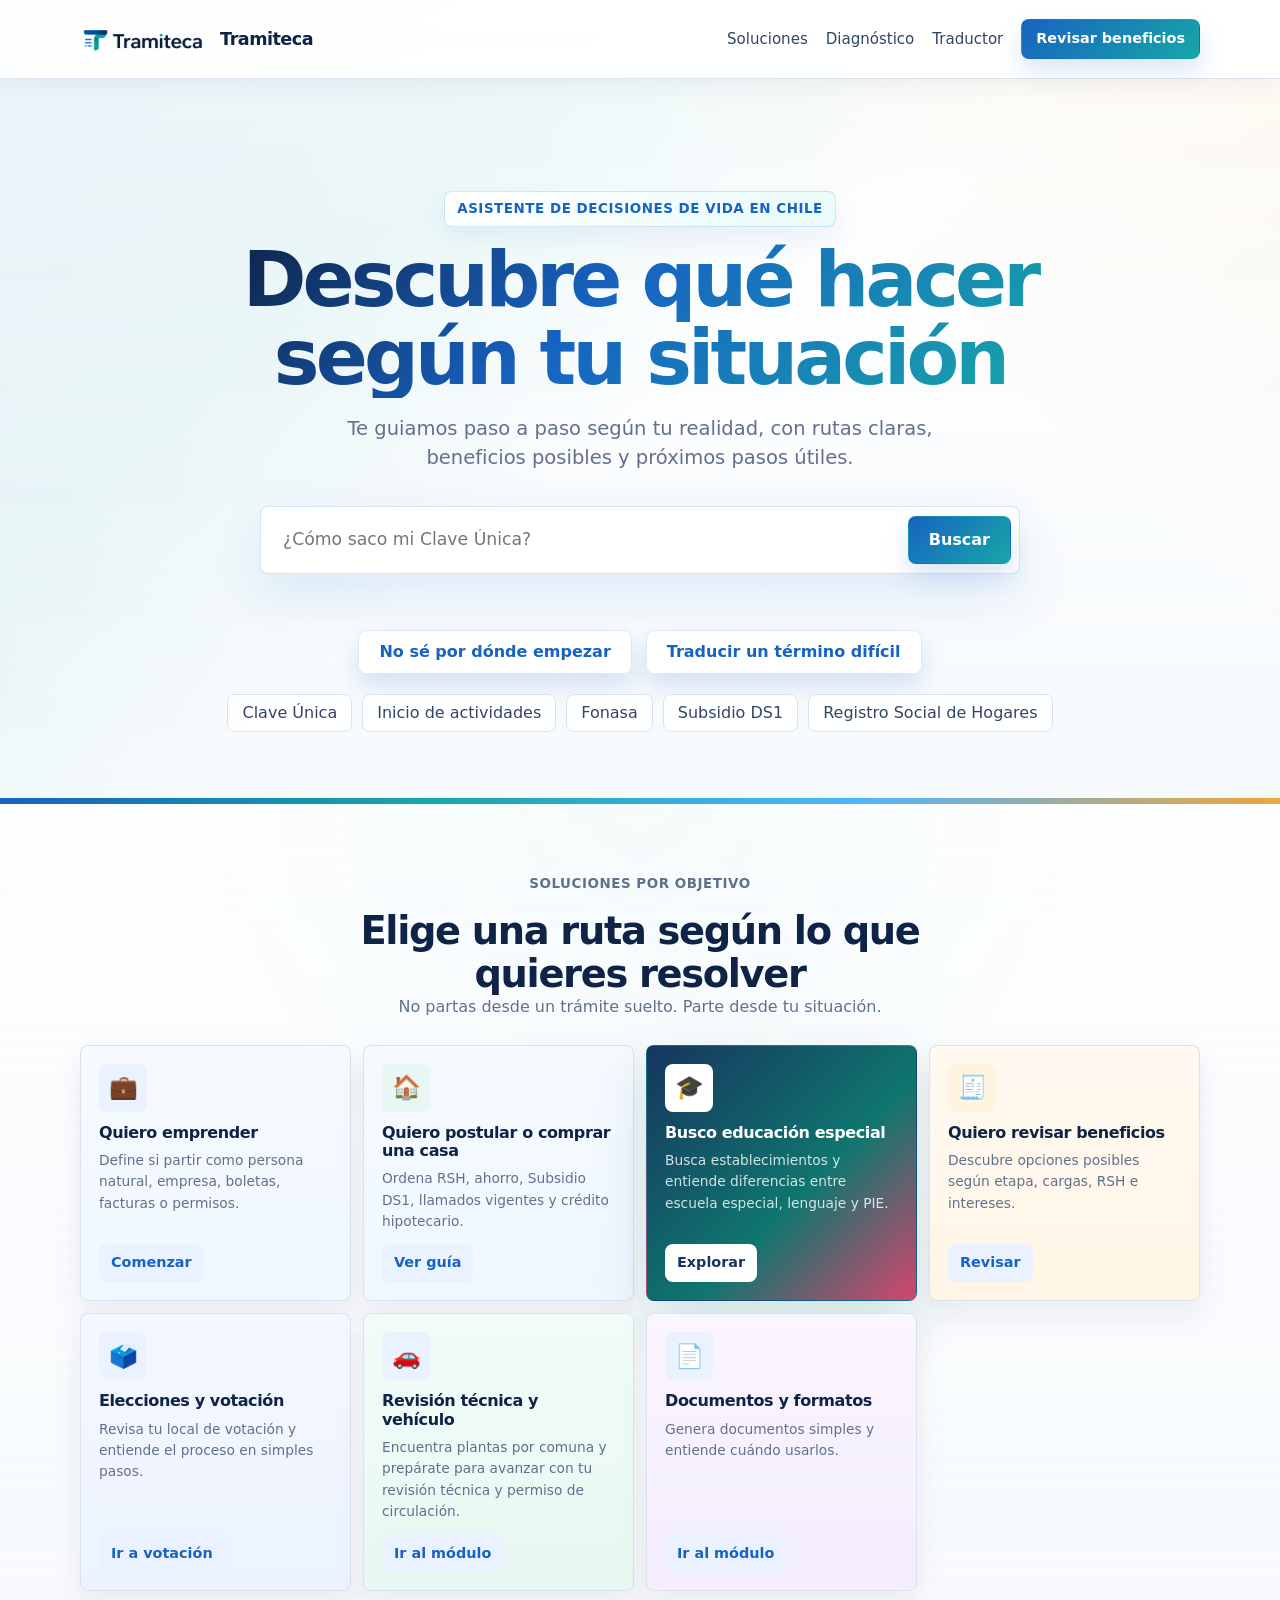
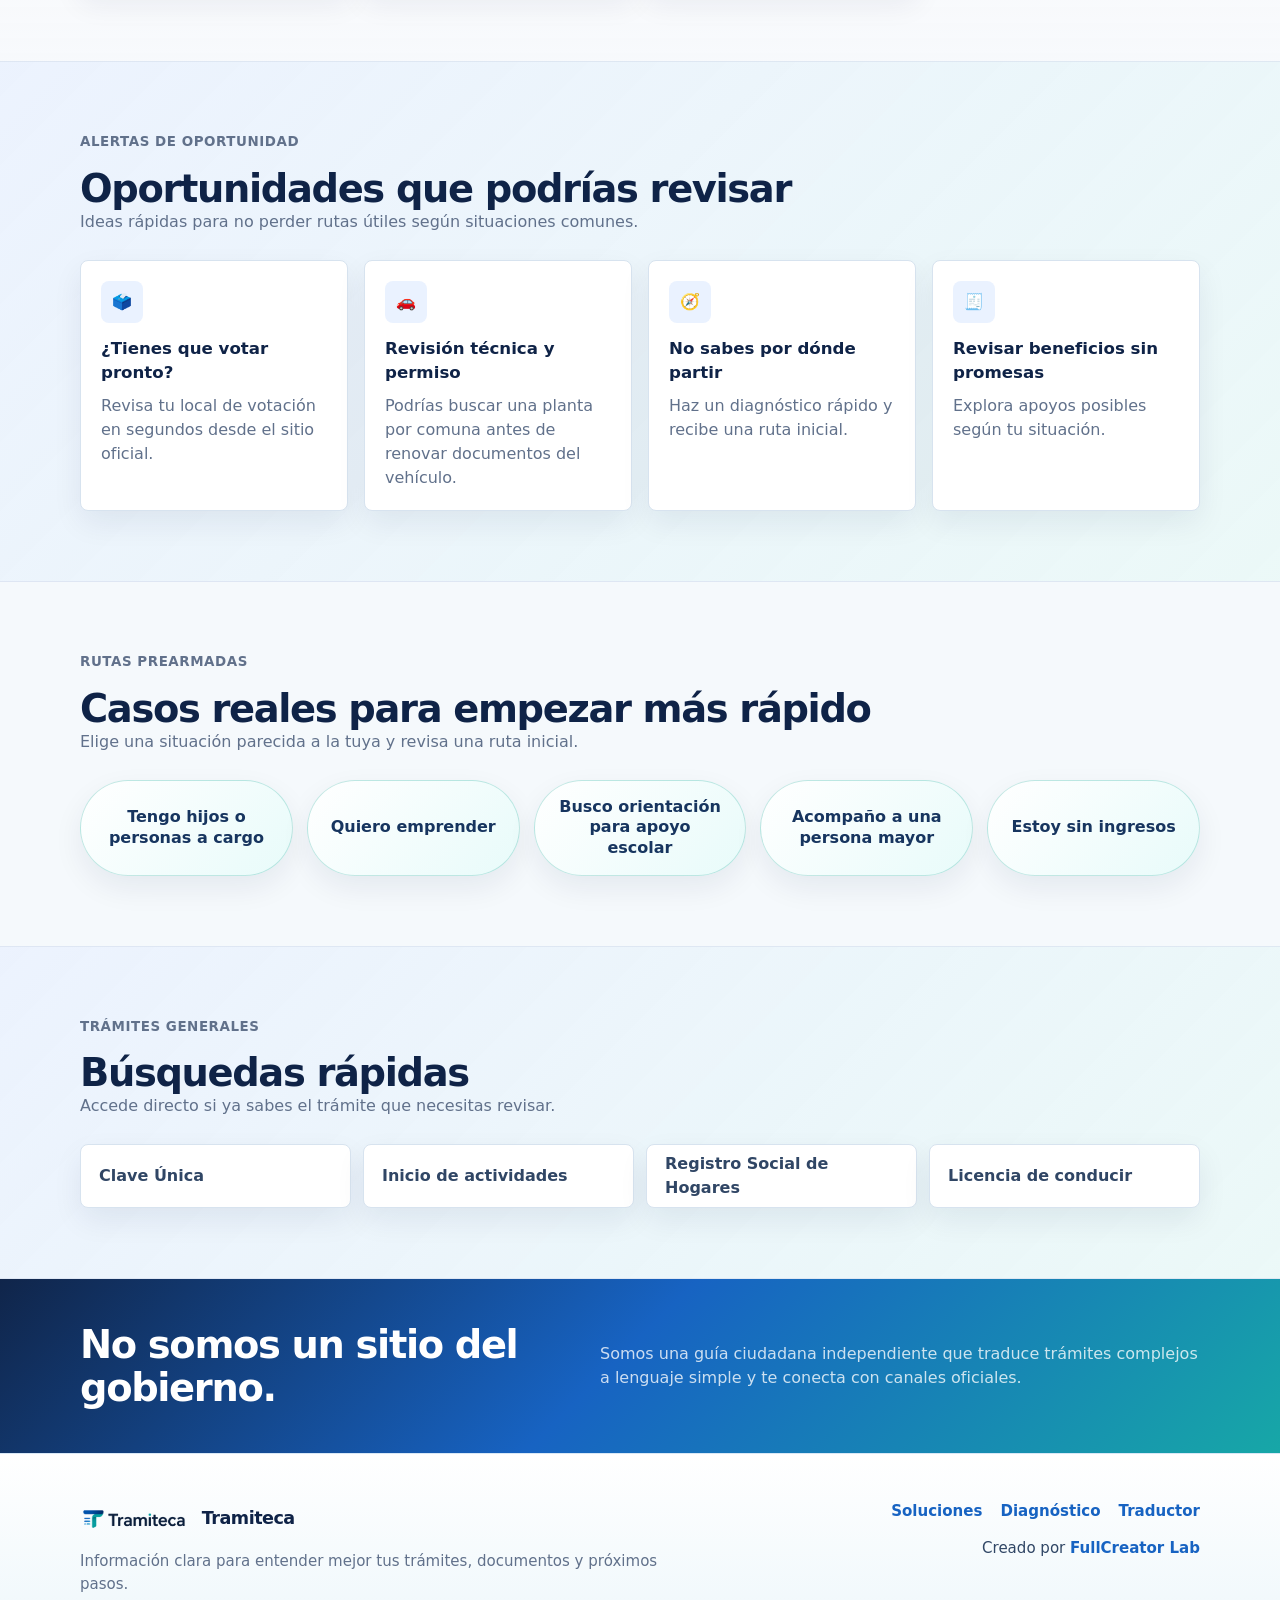
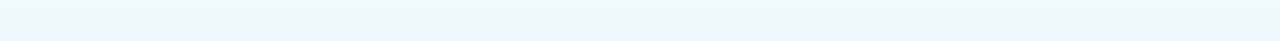
==== commit e7fe590e: "Add files via upload" ====
--- a/index.html
+++ b/index.html
@@ -1,19 +1,19 @@
-<!DOCTYPE html>
+﻿<!DOCTYPE html>
 <html lang="es">
 <head>
   <meta charset="UTF-8">
   <meta name="viewport" content="width=device-width, initial-scale=1.0">
-  <title>ChileFácil IA | Asistente de decisiones de vida en Chile</title>
-  <meta name="description" content="Asistente ciudadano para descubrir trámites, beneficios, rutas y próximos pasos según tu situación en Chile.">
+  <title>Tramiteca | Guía clara para trámites y decisiones en Chile</title>
+  <meta name="description" content="Tramiteca te ayuda a entender trámites, beneficios y próximos pasos con orientación clara y útil para la vida en Chile.">
   <link rel="stylesheet" href="./styles.css">
 </head>
 <body data-page="home">
   <header class="site-header">
     <div class="container header-grid">
-      <a class="brand" href="./index.html" aria-label="Ir al inicio de ChileFácil IA">
-        <span class="brand-mark" aria-hidden="true">CF</span>
-        <span>ChileFácil IA</span>
-      </a>
+      <a class="brand" href="./index.html" aria-label="Ir al inicio de Tramiteca">
+  <img src="./assets/logo.png" alt="Tramiteca" class="brand-logo">
+  <span class="brand-name">Tramiteca</span>
+</a>
 
       <nav class="main-nav" aria-label="Navegación principal">
         <a href="#soluciones">Soluciones</a>
@@ -208,21 +208,24 @@
   </main>
 
   <footer class="site-footer">
-    <div class="container footer-grid">
-      <div>
-        <a class="brand brand-footer" href="./index.html">
-          <span class="brand-mark" aria-hidden="true">CF</span>
-          <span>ChileFácil IA</span>
-        </a>
-        <p>ChileFácil IA no reemplaza a instituciones oficiales. Te ayudamos a entender mejor los trámites y acceder a sus canales oficiales.</p>
-      </div>
-      <nav class="footer-links" aria-label="Enlaces legales">
-        <a href="mailto:contacto@chilefacil.example">Contacto</a>
-        <a href="#">Términos</a>
-        <a href="#">Privacidad</a>
+  <div class="container footer-grid">
+    <div>
+      <a class="brand brand-footer" href="./index.html" aria-label="Ir al inicio de Tramiteca">
+        <img src="./assets/logo.png" alt="Tramiteca" class="brand-logo brand-logo-footer">
+        <span class="brand-name">Tramiteca</span>
+      </a>
+      <p>Información clara para entender mejor tus trámites, documentos y próximos pasos.</p>
+    </div>
+    <div class="footer-meta">
+      <nav class="footer-links" aria-label="Enlaces del sitio">
+        <a href="./index.html#soluciones">Soluciones</a>
+        <a href="./diagnostico.html">Diagnóstico</a>
+        <a href="./traductor.html">Traductor</a>
       </nav>
+      <p>Creado por <a href="https://www.fullcreator.cl" target="_blank" rel="noopener noreferrer">FullCreator Lab</a></p>
     </div>
-  </footer>
+  </div>
+</footer>
 
   <script src="./script.js"></script>
 </body>
--- a/styles.css
+++ b/styles.css
@@ -1,27 +1,27 @@
-:root {
-  --bg: #f7f9fc;
+﻿:root {
+  --bg: #f5f9fc;
   --surface: #ffffff;
-  --surface-soft: #eef5ff;
-  --text: #202632;
-  --muted: #667085;
-  --muted-strong: #475467;
-  --line: #d9e2ef;
-  --accent: #1967d2;
-  --accent-dark: #1557b0;
-  --accent-soft: #e8f1ff;
-  --teal: #0f9f8f;
-  --teal-soft: #e5f8f5;
-  --green: #2e9d62;
-  --green-soft: #eaf7ef;
-  --amber: #d9821f;
+  --surface-soft: #edf7fb;
+  --text: #0f2347;
+  --muted: #61718b;
+  --muted-strong: #304665;
+  --line: #d7e3ef;
+  --accent: #1763c2;
+  --accent-dark: #114996;
+  --accent-soft: #eaf2ff;
+  --teal: #17a7a7;
+  --teal-soft: #e8fbfa;
+  --green: #228a73;
+  --green-soft: #e8f7f3;
+  --amber: #f0a63a;
   --amber-soft: #fff4df;
-  --rose: #d6456f;
+  --rose: #d95b78;
   --rose-soft: #fff0f4;
   --success: #117a54;
   --warning: #a45f12;
   --danger: #b42318;
-  --shadow: 0 18px 45px rgba(31, 42, 68, 0.08);
-  --shadow-soft: 0 10px 28px rgba(31, 42, 68, 0.06);
+  --shadow: 0 20px 48px rgba(15, 35, 71, 0.10);
+  --shadow-soft: 0 12px 30px rgba(15, 35, 71, 0.07);
   --radius: 8px;
   --container: 1120px;
 }
@@ -2380,3 +2380,174 @@
     grid-template-columns: 1fr;
   }
 }
+
+body::before {
+  background:
+    linear-gradient(140deg, rgba(23, 99, 194, 0.08) 0%, rgba(23, 167, 167, 0.08) 28%, transparent 48%),
+    linear-gradient(220deg, rgba(240, 166, 58, 0.07) 0%, transparent 32%),
+    linear-gradient(180deg, rgba(255, 255, 255, 0.98), rgba(245, 249, 252, 0.95));
+}
+
+:focus-visible {
+  outline: 3px solid rgba(23, 99, 194, 0.28);
+}
+
+.site-header {
+  background: rgba(255, 255, 255, 0.9);
+  border-bottom: 1px solid rgba(215, 227, 239, 0.9);
+  box-shadow: 0 8px 24px rgba(15, 35, 71, 0.05);
+}
+
+.header-grid,
+.results-header {
+  gap: 24px;
+  min-height: 78px;
+}
+
+.brand {
+  gap: 12px;
+  color: var(--text);
+}
+
+.brand-mark {
+  display: none;
+}
+
+.brand-logo {
+  width: auto;
+  height: 42px;
+  display: block;
+  object-fit: contain;
+}
+
+.brand-logo-footer {
+  height: 36px;
+}
+
+.brand-name {
+  display: inline-block;
+  font-size: 1.1rem;
+  font-weight: 800;
+  letter-spacing: -0.03em;
+  color: var(--text);
+}
+
+.main-nav a:not(.button):hover,
+.footer-links a:hover,
+.site-footer a:hover {
+  color: var(--teal);
+}
+
+.button {
+  border-color: transparent;
+  background: linear-gradient(135deg, var(--accent), var(--teal));
+  box-shadow: 0 12px 24px rgba(23, 99, 194, 0.16);
+}
+
+.button:hover {
+  background: linear-gradient(135deg, var(--accent-dark), #128788);
+  border-color: transparent;
+  box-shadow: 0 14px 30px rgba(15, 35, 71, 0.18);
+}
+
+.button-secondary {
+  color: var(--accent);
+  background: rgba(255, 255, 255, 0.92);
+  border-color: rgba(23, 99, 194, 0.14);
+}
+
+.button-secondary:hover {
+  color: #fff;
+  border-color: var(--accent);
+  background: linear-gradient(135deg, var(--accent), var(--teal));
+}
+
+.eyebrow,
+.section-kicker,
+.result-hero .eyebrow {
+  color: var(--accent);
+}
+
+.eyebrow {
+  border-color: rgba(23, 99, 194, 0.16);
+  background: linear-gradient(135deg, #ffffff, var(--teal-soft));
+  box-shadow: 0 12px 26px rgba(23, 99, 194, 0.08);
+}
+
+.hero-section::after {
+  background: linear-gradient(90deg, var(--accent), var(--teal), #4eb4ff, var(--amber));
+}
+
+.hero-content h1 {
+  background: linear-gradient(135deg, var(--text) 0%, var(--accent) 44%, var(--teal) 100%);
+  -webkit-background-clip: text;
+  background-clip: text;
+}
+
+.objective-card-featured,
+.simple-panel,
+.result-hero,
+.smart-recommendation,
+.info-card:hover {
+  border-color: rgba(23, 99, 194, 0.20);
+}
+
+.trust-band {
+  background: linear-gradient(135deg, #10254a, #1763c2 48%, #17a7a7 100%);
+}
+
+.site-footer {
+  padding: 46px 0;
+  border-top: 1px solid rgba(23, 99, 194, 0.10);
+  background: linear-gradient(180deg, #ffffff 0%, #eef7fb 100%);
+}
+
+.footer-grid {
+  align-items: flex-start;
+}
+
+.brand-footer {
+  margin-bottom: 14px;
+}
+
+.footer-meta {
+  display: grid;
+  justify-items: end;
+  gap: 14px;
+  text-align: right;
+}
+
+.footer-meta p {
+  color: var(--muted-strong);
+}
+
+.footer-meta a {
+  color: var(--accent);
+  font-weight: 700;
+}
+
+.footer-links {
+  display: flex;
+  flex-wrap: wrap;
+  justify-content: flex-end;
+  gap: 14px 18px;
+  color: var(--muted-strong);
+}
+
+@media (max-width: 760px) {
+  .brand-logo {
+    height: 38px;
+  }
+
+  .brand-name {
+    font-size: 1rem;
+  }
+
+  .footer-grid,
+  .footer-meta,
+  .footer-links {
+    justify-items: start;
+    justify-content: flex-start;
+    text-align: left;
+  }
+}
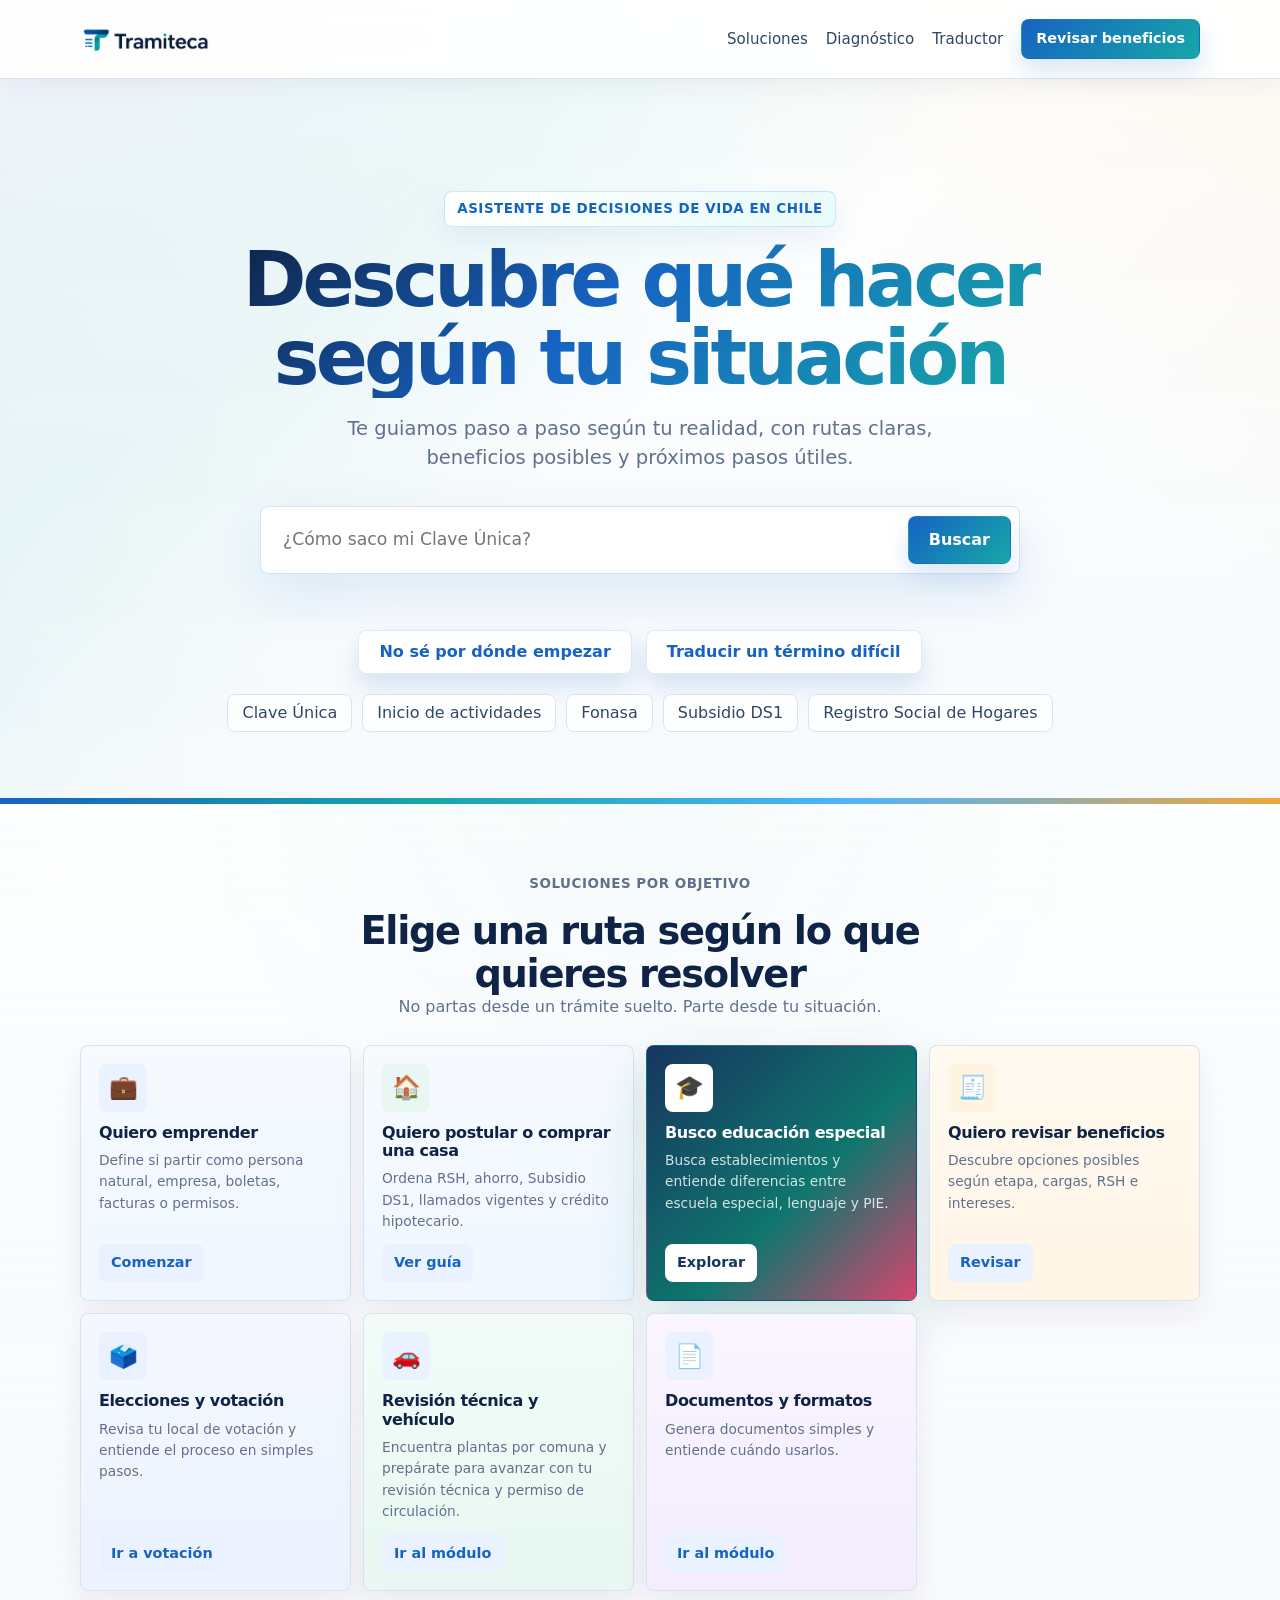
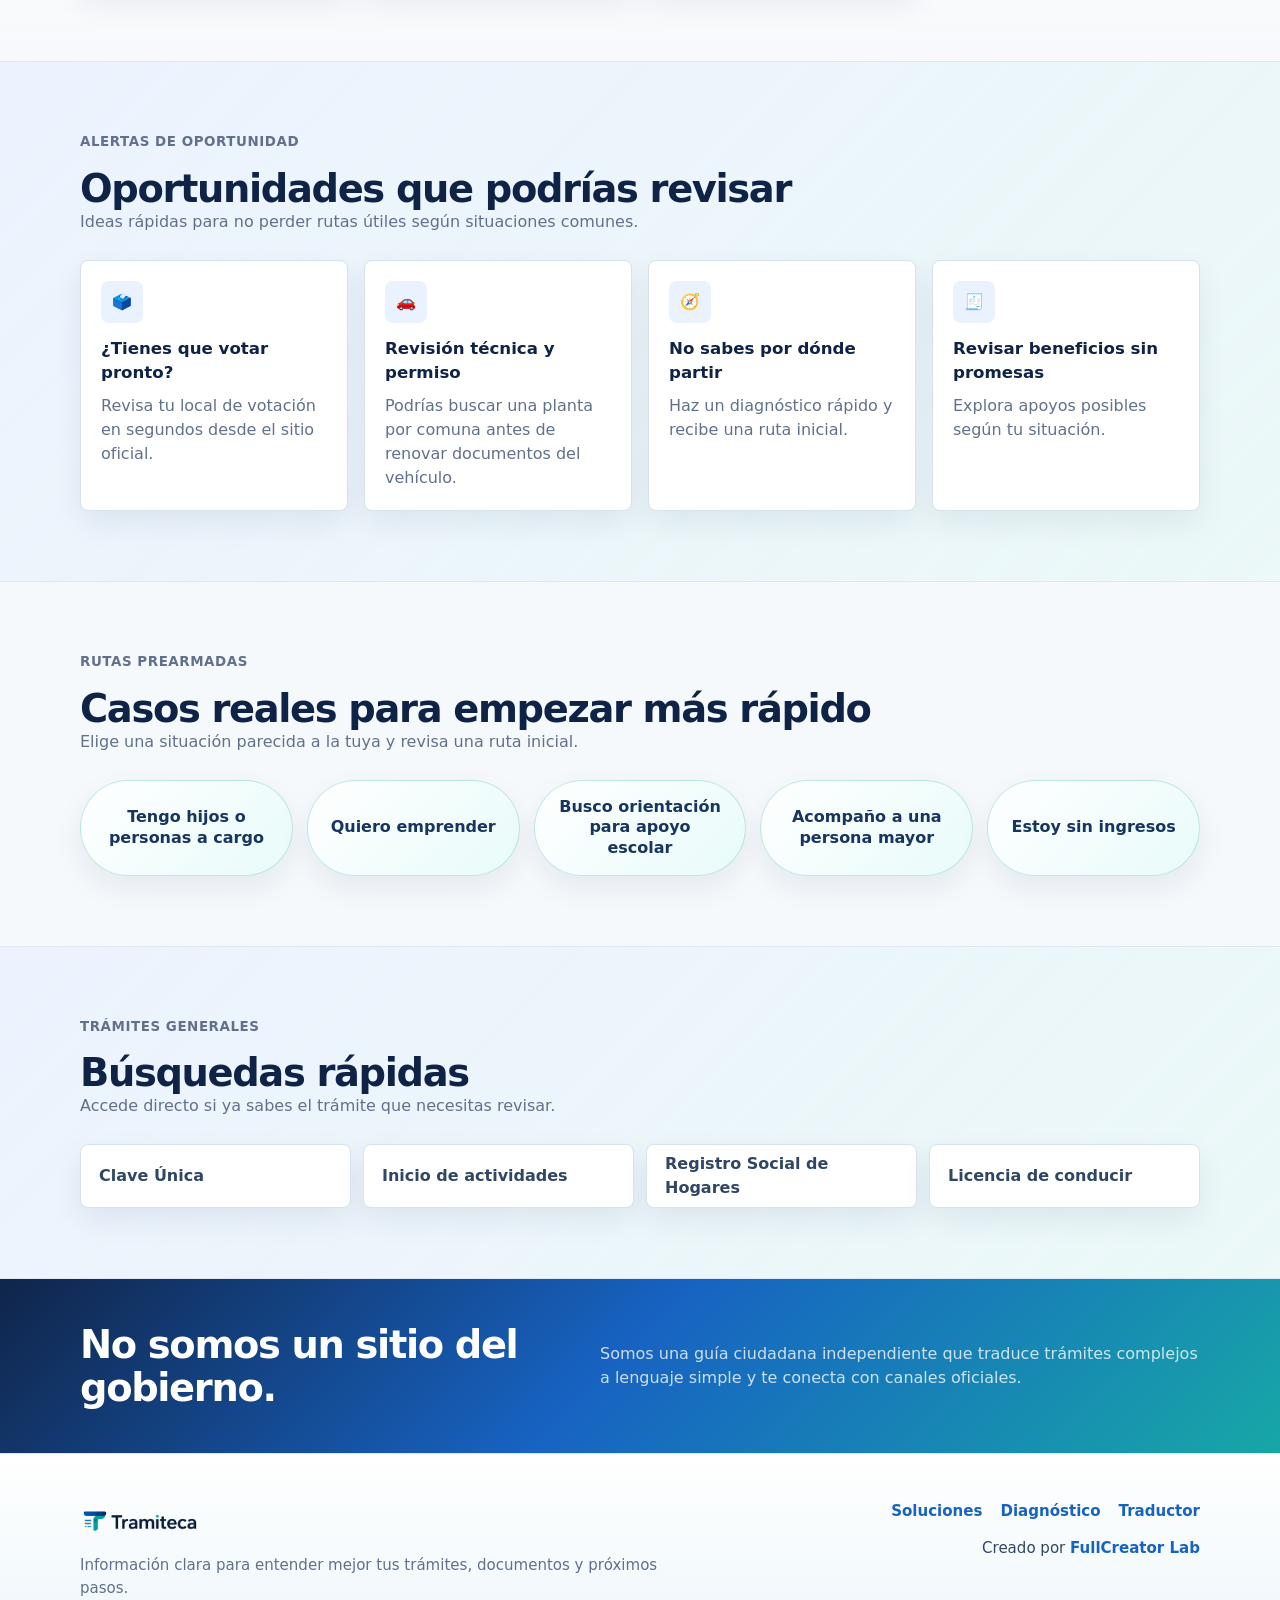
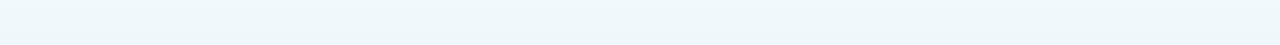
==== commit 8c71a2d2: "Add files via upload" ====
--- a/index.html
+++ b/index.html
@@ -14,6 +14,11 @@
   <img src="./assets/logo.png" alt="Tramiteca" class="brand-logo">
   <span class="brand-name">Tramiteca</span>
 </a>
+      <button class="menu-toggle" type="button" aria-label="Abrir menú" aria-expanded="false" data-menu-toggle>
+        <span></span>
+        <span></span>
+        <span></span>
+      </button>
 
       <nav class="main-nav" aria-label="Navegación principal">
         <a href="#soluciones">Soluciones</a>
@@ -230,3 +235,4 @@
   <script src="./script.js"></script>
 </body>
 </html>
+
--- a/styles.css
+++ b/styles.css
@@ -2415,21 +2415,17 @@
 
 .brand-logo {
   width: auto;
-  height: 42px;
+  height: 44px;
   display: block;
   object-fit: contain;
 }
 
 .brand-logo-footer {
-  height: 36px;
+  height: 40px;
 }
 
 .brand-name {
-  display: inline-block;
-  font-size: 1.1rem;
-  font-weight: 800;
-  letter-spacing: -0.03em;
-  color: var(--text);
+  display: none;
 }
 
 .main-nav a:not(.button):hover,
@@ -2536,12 +2532,15 @@
 
 @media (max-width: 760px) {
   .brand-logo {
-    height: 38px;
-  }
+  width: auto;
+  height: 54px;
+  display: block;
+  object-fit: contain;
+}
 
   .brand-name {
-    font-size: 1rem;
-  }
+  display: none;
+}
 
   .footer-grid,
   .footer-meta,
@@ -2550,4 +2549,337 @@
     justify-content: flex-start;
     text-align: left;
   }
-}+}
+.menu-toggle {
+  display: none;
+  align-items: center;
+  justify-content: center;
+  flex-direction: column;
+  gap: 4px;
+  width: 44px;
+  height: 44px;
+  padding: 0;
+  border: 1px solid rgba(23, 99, 194, 0.14);
+  border-radius: 12px;
+  background: rgba(255, 255, 255, 0.96);
+  box-shadow: 0 10px 24px rgba(15, 35, 71, 0.08);
+}
+
+.menu-toggle span {
+  width: 18px;
+  height: 2px;
+  border-radius: 999px;
+  background: var(--text);
+  transition: transform 180ms ease, opacity 180ms ease;
+}
+
+.menu-toggle.is-open span:nth-child(1) {
+  transform: translateY(6px) rotate(45deg);
+}
+
+.menu-toggle.is-open span:nth-child(2) {
+  opacity: 0;
+}
+
+.menu-toggle.is-open span:nth-child(3) {
+  transform: translateY(-6px) rotate(-45deg);
+}
+
+/* Mobile navigation refinement */
+@media (max-width: 720px) {
+  .site-header {
+    overflow: visible;
+  }
+
+  .header-grid,
+  .results-header {
+    position: relative;
+    display: flex;
+    align-items: center;
+    justify-content: space-between;
+    flex-wrap: nowrap;
+    min-height: 64px;
+    padding: 10px 0;
+    gap: 12px;
+  }
+
+  .results-header {
+    row-gap: 10px;
+    flex-wrap: wrap;
+  }
+
+  .header-grid .brand,
+  .results-header .brand {
+    margin-right: auto;
+  }
+
+  .brand {
+    gap: 8px;
+  }
+
+  .brand-logo {
+    height: 32px;
+  }
+
+  .brand-name {
+    display: none;
+  }
+
+  .menu-toggle {
+    display: inline-flex;
+    flex: none;
+  }
+
+  .main-nav {
+    position: absolute;
+    top: calc(100% + 10px);
+    left: 0;
+    right: 0;
+    display: flex;
+    flex-direction: column;
+    align-items: stretch;
+    gap: 8px;
+    width: 100%;
+    padding: 14px;
+    border: 1px solid rgba(23, 99, 194, 0.12);
+    border-radius: 18px;
+    background: rgba(255, 255, 255, 0.98);
+    box-shadow: 0 16px 34px rgba(15, 35, 71, 0.12);
+    opacity: 0;
+    visibility: hidden;
+    pointer-events: none;
+    transform: translateY(-8px);
+    transition: opacity 180ms ease, transform 180ms ease, visibility 180ms ease;
+    z-index: 30;
+  }
+
+  .main-nav.is-open {
+    opacity: 1;
+    visibility: visible;
+    pointer-events: auto;
+    transform: translateY(0);
+  }
+
+  .main-nav a,
+  .main-nav .button,
+  .main-nav .button-small {
+    width: 100%;
+    justify-content: center;
+  }
+
+  .main-nav .button-small {
+    min-height: 38px;
+    padding-inline: 12px;
+    font-size: 0.84rem;
+  }
+
+  .header-search {
+    order: 3;
+    width: 100%;
+  }
+
+  .header-search .search-control {
+    padding: 6px;
+  }
+
+  .header-search .search-control input {
+    min-height: 44px;
+    padding-inline: 12px;
+  }
+
+  .hero-section {
+    padding: 44px 0 28px;
+  }
+
+  .eyebrow {
+    margin-bottom: 12px;
+    padding: 6px 10px;
+    font-size: 0.76rem;
+  }
+
+  h1 {
+    margin-bottom: 12px;
+    font-size: clamp(2rem, 10vw, 2.9rem);
+    line-height: 1.02;
+  }
+
+  .hero-subtitle {
+    margin-bottom: 24px;
+    font-size: 0.98rem;
+  }
+
+  .search-control {
+    padding: 6px;
+    gap: 8px;
+  }
+
+  .search-control input {
+    min-height: 46px;
+    padding-inline: 12px;
+    font-size: 0.96rem;
+  }
+
+  .search-control .button,
+  .ai-form .button,
+  .simple-panel .button {
+    min-height: 42px;
+  }
+
+  .hero-actions-secondary {
+    gap: 10px;
+    margin-top: 16px;
+  }
+
+  .button-hero,
+  .hero-actions-secondary .button {
+    width: 100%;
+    min-height: 42px;
+  }
+
+  .quick-links {
+    gap: 8px;
+    margin-top: 14px;
+  }
+
+  .chip {
+    min-height: 34px;
+    padding: 0 12px;
+    font-size: 0.85rem;
+  }
+
+  .section {
+    padding: 42px 0;
+  }
+
+  .section-heading {
+    margin-bottom: 18px;
+  }
+
+  .objective-grid,
+  .quick-task-grid,
+  .insight-grid,
+  .insight-grid.compact,
+  .case-grid,
+  .card-grid-four,
+  .category-grid,
+  .related-grid,
+  .suggestions,
+  .smart-recommendation-list,
+  .document-grid,
+  .document-form-grid,
+  .school-results,
+  .prt-results {
+    grid-template-columns: 1fr;
+  }
+
+  .objective-card,
+  .info-card,
+  .smart-recommendation-card,
+  .document-card,
+  .school-card,
+  .prt-card {
+    min-height: 0;
+    padding: 16px;
+  }
+
+  .objective-section .section-heading,
+  .objective-card,
+  .objective-copy,
+  .objective-copy strong,
+  .objective-copy small {
+    text-align: center;
+  }
+
+  .objective-card {
+    justify-items: center;
+    gap: 10px;
+    padding: 14px;
+  }
+
+  .objective-icon {
+    width: 42px;
+    height: 42px;
+    margin-inline: auto;
+  }
+
+  .objective-copy strong {
+    font-size: 0.98rem;
+  }
+
+  .objective-copy small {
+    font-size: 0.83rem;
+  }
+
+  .objective-cta {
+    margin-inline: auto;
+  }
+
+  .result-hero,
+  .content-main,
+  .ai-box,
+  .empty-state,
+  .smart-recommendation-box,
+  .school-finder-hero,
+  .school-search-panel,
+  .assistant-hero,
+  .assistant-form,
+  .assistant-result,
+  .document-builder,
+  .document-preview-panel,
+  .translator-panel,
+  .term-panel,
+  .case-selector,
+  .support-helper,
+  .simple-panel,
+  .trust-content,
+  .personalized-hub-inner,
+  .next-step-panel {
+    padding: 18px;
+  }
+
+  .case-card {
+    min-height: 72px;
+    padding: 14px 18px;
+  }
+
+  .site-footer {
+    padding: 34px 0;
+  }
+}
+
+@media (max-width: 760px) {
+  .brand-logo {
+    height: 32px;
+  }
+}
+
+
+
+@media (max-width: 720px) {
+  .site-header .header-grid {
+    display: flex !important;
+    flex-direction: row !important;
+    flex-wrap: nowrap !important;
+    align-items: center !important;
+    justify-content: space-between !important;
+  }
+
+  .site-header .brand {
+    display: inline-flex !important;
+    align-items: center !important;
+    margin-right: auto !important;
+  }
+
+  .site-header .brand-logo {
+    height: 40px !important;
+  }
+
+  .site-header .menu-toggle {
+    display: inline-flex !important;
+    margin-left: auto;
+  }
+
+  .site-header .main-nav {
+    top: calc(100% + 8px) !important;
+  }
+}
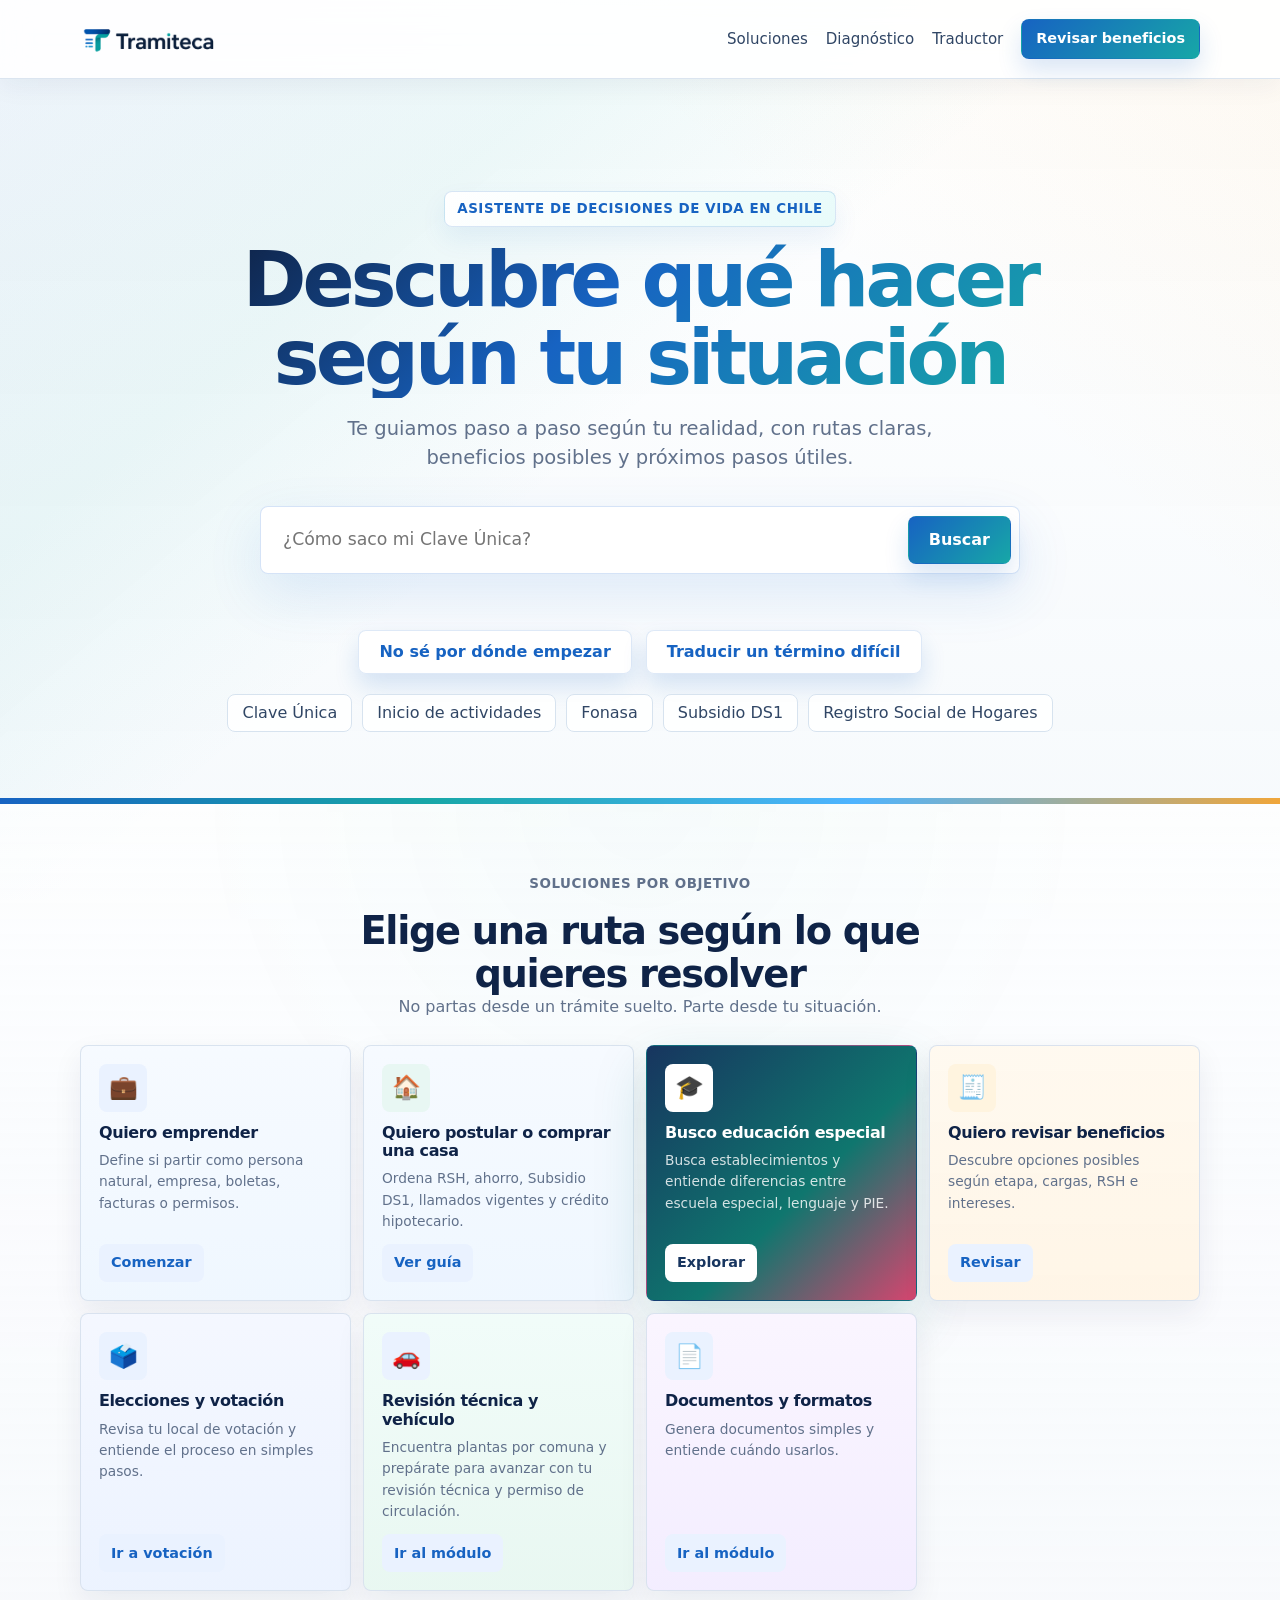
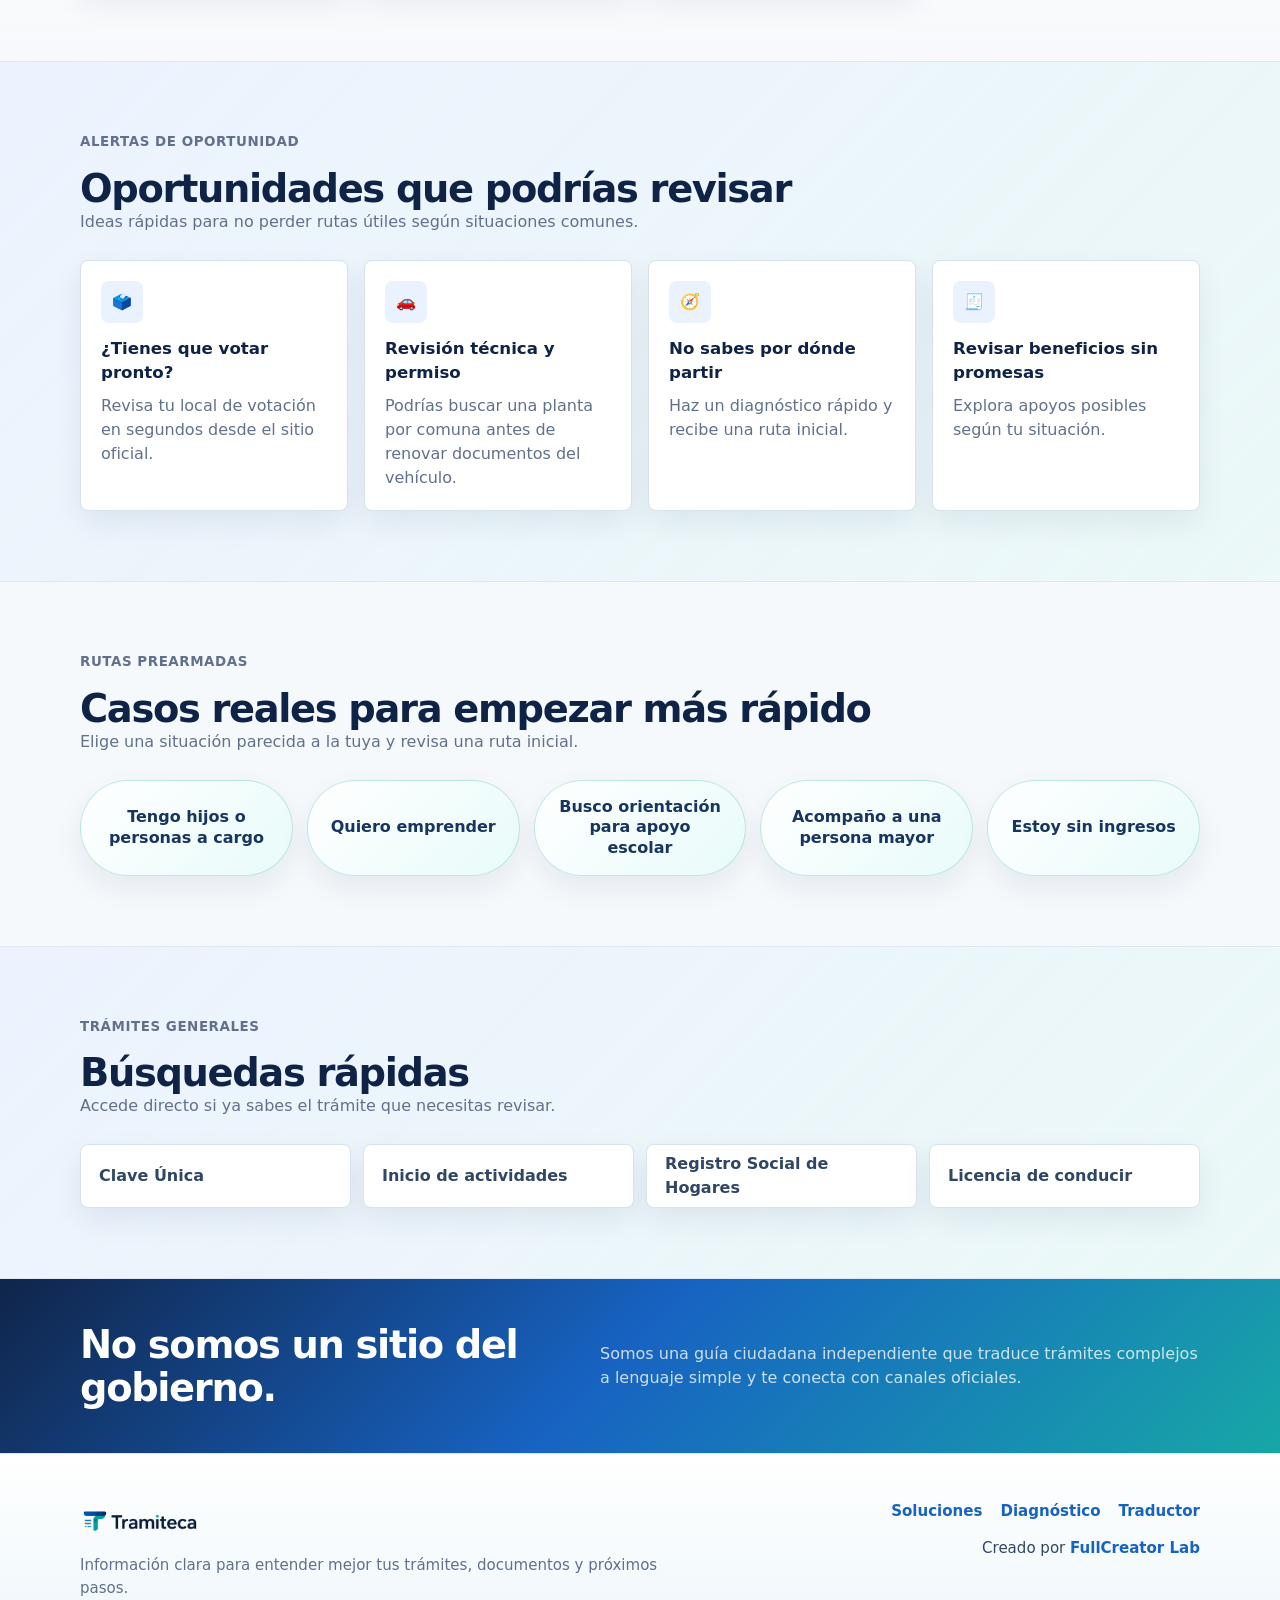
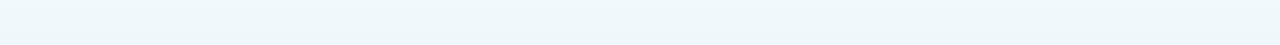
==== commit 5003da2f: "Add files via upload" ====
--- a/index.html
+++ b/index.html
@@ -14,7 +14,7 @@
   <img src="./assets/logo.png" alt="Tramiteca" class="brand-logo">
   <span class="brand-name">Tramiteca</span>
 </a>
-      <button class="menu-toggle" type="button" aria-label="Abrir menú" aria-expanded="false" data-menu-toggle>
+      <button class="menu-toggle" type="button" aria-label="Abrir menú" aria-expanded="false" data-menu-toggle onclick="toggleMobileMenu(this)">
         <span></span>
         <span></span>
         <span></span>
@@ -236,3 +236,4 @@
 </body>
 </html>
 
+
--- a/styles.css
+++ b/styles.css
@@ -2413,11 +2413,11 @@
   display: none;
 }
 
-.brand-logo {
-  width: auto;
-  height: 44px;
-  display: block;
-  object-fit: contain;
+.brand-logo {
+  width: auto;
+  height: 46px;
+  display: block;
+  object-fit: contain;
 }
 
 .brand-logo-footer {
@@ -2883,3 +2883,333 @@
     top: calc(100% + 8px) !important;
   }
 }
+
+@media (max-width: 720px) {
+  .site-header .header-grid {
+    display: grid !important;
+    grid-template-columns: minmax(0, 1fr) auto !important;
+    align-items: center !important;
+    column-gap: 12px !important;
+    row-gap: 0 !important;
+  }
+
+  .site-header .brand {
+    align-self: center;
+  }
+
+  .site-header .brand-logo {
+    height: 44px !important;
+  }
+
+  .site-header .menu-toggle {
+    align-self: center;
+    justify-self: end;
+  }
+
+  .site-header .main-nav.is-open {
+    display: flex !important;
+  }
+}
+
+@media (max-width: 720px) {
+  .site-header .header-grid,
+  .site-header .results-header {
+    display: grid !important;
+    grid-template-columns: 1fr !important;
+    align-items: stretch !important;
+    row-gap: 10px !important;
+    min-height: auto !important;
+    padding: 10px 0 12px !important;
+  }
+
+  .site-header .brand {
+    justify-self: start;
+    align-items: center;
+  }
+
+  .site-header .brand-logo {
+    height: 44px !important;
+  }
+
+  .site-header .menu-toggle {
+    display: none !important;
+  }
+
+  .site-header .main-nav {
+    position: static !important;
+    display: flex !important;
+    flex-wrap: wrap !important;
+    align-items: center !important;
+    justify-content: flex-start !important;
+    gap: 8px !important;
+    width: 100% !important;
+    padding: 0 !important;
+    border: 0 !important;
+    border-radius: 0 !important;
+    background: transparent !important;
+    box-shadow: none !important;
+    opacity: 1 !important;
+    visibility: visible !important;
+    pointer-events: auto !important;
+    transform: none !important;
+  }
+
+  .site-header .main-nav a,
+  .site-header .main-nav .button,
+  .site-header .main-nav .button-small {
+    width: auto !important;
+    min-height: 34px !important;
+    padding: 0 12px !important;
+    justify-content: center !important;
+    font-size: 0.82rem !important;
+    font-weight: 700;
+    border-radius: 999px !important;
+  }
+
+  .site-header .main-nav a:not(.button) {
+    border: 1px solid rgba(23, 99, 194, 0.12);
+    background: rgba(255, 255, 255, 0.92);
+  }
+
+  .site-header .main-nav .button-small {
+    box-shadow: none !important;
+  }
+
+  .site-header .header-search {
+    order: 2;
+    width: 100%;
+  }
+}
+
+@media (max-width: 720px) {
+  .site-header .header-grid {
+    display: grid !important;
+    grid-template-columns: minmax(0, 1fr) auto !important;
+    align-items: center !important;
+    row-gap: 10px !important;
+    column-gap: 12px !important;
+  }
+
+  .site-header .brand {
+    grid-column: 1;
+    grid-row: 1;
+    justify-self: start;
+    margin-right: 0 !important;
+  }
+
+  .site-header .menu-toggle {
+    display: none !important;
+  }
+
+  .site-header .main-nav {
+    grid-column: 1 / -1;
+    grid-row: 1 / span 2;
+    display: grid !important;
+    grid-template-columns: repeat(3, minmax(0, 1fr)) !important;
+    align-items: center !important;
+    row-gap: 10px !important;
+    column-gap: 8px !important;
+  }
+
+  .site-header .main-nav .button-small {
+    grid-column: 3;
+    grid-row: 1;
+    justify-self: end;
+    min-height: 36px !important;
+    padding: 0 14px !important;
+  }
+
+  .site-header .main-nav a[href="#soluciones"] {
+    grid-column: 1;
+    grid-row: 2;
+    justify-self: start;
+  }
+
+  .site-header .main-nav a[href="./diagnostico.html"] {
+    grid-column: 2;
+    grid-row: 2;
+    justify-self: center;
+  }
+
+  .site-header .main-nav a[href="./traductor.html"] {
+    grid-column: 3;
+    grid-row: 2;
+    justify-self: end;
+  }
+
+  .site-header .main-nav a,
+  .site-header .main-nav .button,
+  .site-header .main-nav .button-small {
+    width: auto !important;
+    min-width: 0;
+    font-size: 0.8rem !important;
+  }
+}
+
+
+@media (max-width: 720px) {
+  .site-header .main-nav .button-small {
+    white-space: nowrap !important;
+    font-size: 0.74rem !important;
+    letter-spacing: -0.01em;
+    padding: 0 12px !important;
+  }
+}
+
+
+@media (max-width: 720px) {
+  .site-header .main-nav {
+    grid-template-columns: repeat(3, minmax(0, 1fr)) !important;
+    align-items: center !important;
+  }
+
+  .site-header .main-nav > a:nth-child(4) {
+    grid-column: 3;
+    grid-row: 1;
+    justify-self: end;
+    white-space: nowrap !important;
+    min-height: 34px !important;
+    padding: 0 12px !important;
+    font-size: 0.72rem !important;
+    letter-spacing: -0.01em;
+  }
+
+  .site-header .main-nav > a:nth-child(1) {
+    grid-column: 1;
+    grid-row: 2;
+    justify-self: start;
+  }
+
+  .site-header .main-nav > a:nth-child(2) {
+    grid-column: 2;
+    grid-row: 2;
+    justify-self: center;
+  }
+
+  .site-header .main-nav > a:nth-child(3) {
+    grid-column: 3;
+    grid-row: 2;
+    justify-self: end;
+  }
+
+  .site-header .main-nav > a:nth-child(-n+3) {
+    min-width: 92px;
+    text-align: center;
+  }
+
+  .next-step-panel {
+    gap: 10px !important;
+    padding: 10px !important;
+    border-radius: 12px;
+  }
+
+  .next-step-copy h2 {
+    margin-bottom: 4px;
+    font-size: 1rem !important;
+  }
+
+  .next-step-copy p {
+    font-size: 0.82rem;
+    line-height: 1.45;
+  }
+
+  .next-step-list {
+    gap: 6px;
+  }
+
+  .next-step-list a {
+    grid-template-columns: 24px 1fr;
+    gap: 8px;
+    min-height: 36px;
+    padding: 7px 9px;
+  }
+
+  .next-step-list span {
+    width: 22px;
+    height: 22px;
+    font-size: 0.74rem;
+  }
+
+  .next-step-list strong {
+    font-size: 0.8rem;
+    line-height: 1.25;
+  }
+
+  .next-step-panel .personalized-actions {
+    gap: 6px;
+  }
+
+  .next-step-panel .personalized-actions .button {
+    min-height: 36px !important;
+    font-size: 0.84rem;
+  }
+
+  .assistant-hero {
+    gap: 14px !important;
+    padding: 18px !important;
+  }
+
+  .assistant-hero h1 {
+    margin-bottom: 8px;
+    font-size: clamp(1.8rem, 8vw, 2.5rem);
+  }
+
+  .assistant-hero p {
+    font-size: 0.95rem;
+  }
+
+  .assistant-summary-card {
+    padding: 12px !important;
+    font-size: 0.88rem;
+  }
+
+  .assistant-summary-card strong {
+    margin-bottom: 4px;
+    font-size: 0.92rem;
+  }
+
+  .assistant-summary-card span {
+    font-size: 0.82rem;
+    line-height: 1.35;
+  }
+}
+
+@media (max-width: 720px) {
+  .site-header .brand {
+    position: relative;
+    z-index: 5;
+    pointer-events: auto;
+  }
+
+  .site-header .main-nav {
+    position: relative;
+    z-index: 1;
+  }
+}
+
+@media (max-width: 720px) {
+  .site-header .main-nav > a:last-child {
+    grid-column: 3 !important;
+    grid-row: 1 !important;
+    justify-self: end !important;
+    white-space: nowrap !important;
+  }
+
+  .site-header .main-nav > a:first-child:not(:last-child) {
+    grid-column: 1 !important;
+    grid-row: 2 !important;
+    justify-self: start !important;
+  }
+
+  .site-header .main-nav > a:nth-child(2):not(:last-child) {
+    grid-column: 2 !important;
+    grid-row: 2 !important;
+    justify-self: center !important;
+  }
+
+  .site-header .main-nav > a:nth-child(3):not(:last-child) {
+    grid-column: 3 !important;
+    grid-row: 2 !important;
+    justify-self: end !important;
+  }
+}
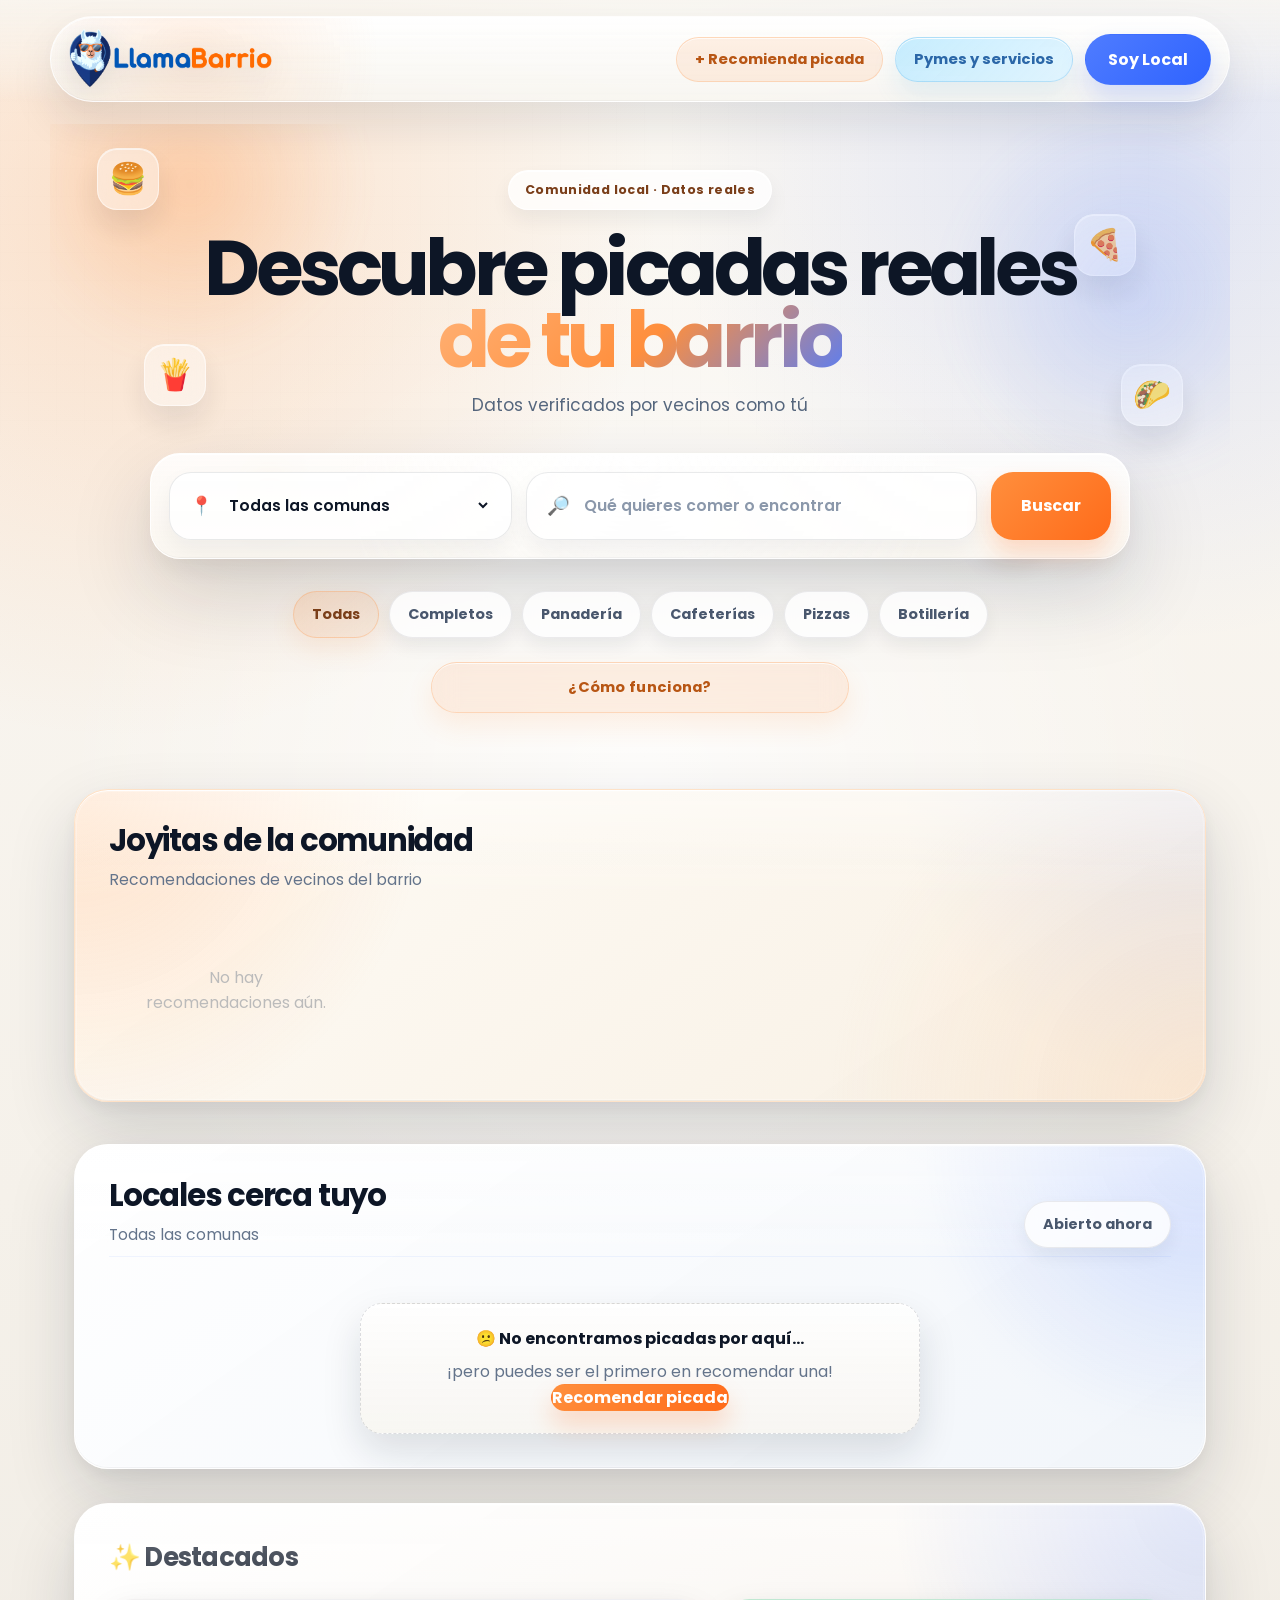
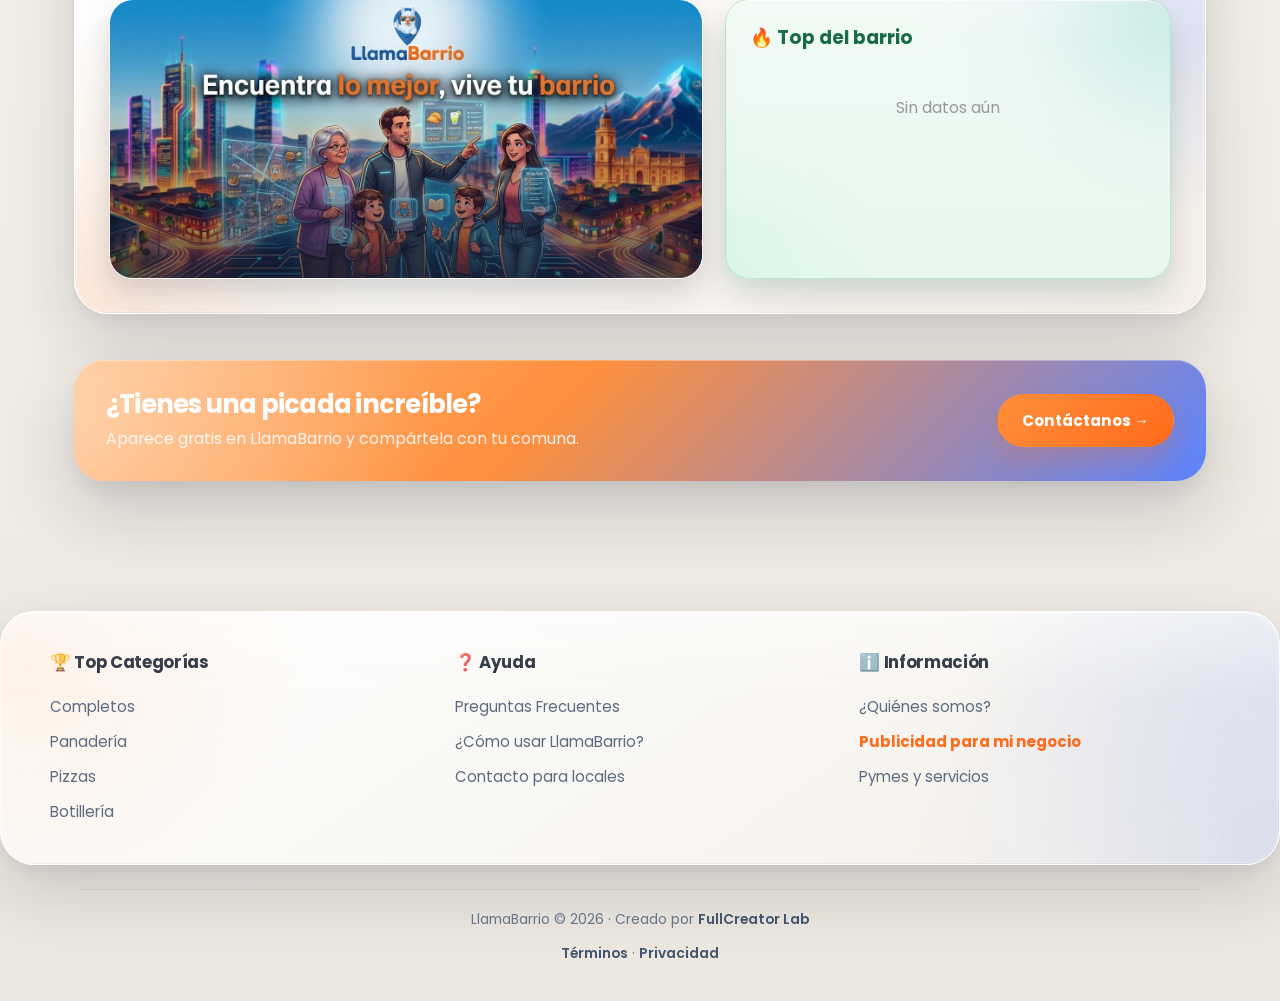
==== commit e0e8a6dd: "Add files via upload" ====
--- a/index.html
+++ b/index.html
@@ -1,239 +1,481 @@
-﻿<!DOCTYPE html>
+<!DOCTYPE html>
 <html lang="es">
 <head>
-  <meta charset="UTF-8">
-  <meta name="viewport" content="width=device-width, initial-scale=1.0">
-  <title>Tramiteca | Guía clara para trámites y decisiones en Chile</title>
-  <meta name="description" content="Tramiteca te ayuda a entender trámites, beneficios y próximos pasos con orientación clara y útil para la vida en Chile.">
-  <link rel="stylesheet" href="./styles.css">
+    <meta charset="UTF-8">
+    <meta name="viewport" content="width=device-width, initial-scale=1.0">
+    <title>LlamaBarrio - Tu comunidad conectada</title>
+    <link href="https://fonts.googleapis.com/css2?family=Poppins:wght@400;500;600;700;800&display=swap" rel="stylesheet">
+    <link rel="stylesheet" href="style.css">
+    <link rel="icon" type="image/png" href="images/favicon.png">
+    <link rel="apple-touch-icon" href="images/icon-192.png.png">
+    <link rel="manifest" href="manifest.json">
+    <meta name="theme-color" content="#ff8f3d">
+    <meta name="apple-mobile-web-app-capable" content="yes">
+    <meta name="apple-mobile-web-app-status-bar-style" content="default">
+    <meta name="apple-mobile-web-app-title" content="LlamaBarrio">
 </head>
-<body data-page="home">
-  <header class="site-header">
-    <div class="container header-grid">
-      <a class="brand" href="./index.html" aria-label="Ir al inicio de Tramiteca">
-  <img src="./assets/logo.png" alt="Tramiteca" class="brand-logo">
-  <span class="brand-name">Tramiteca</span>
-</a>
-      <button class="menu-toggle" type="button" aria-label="Abrir menú" aria-expanded="false" data-menu-toggle onclick="toggleMobileMenu(this)">
-        <span></span>
-        <span></span>
-        <span></span>
-      </button>
-
-      <nav class="main-nav" aria-label="Navegación principal">
-        <a href="#soluciones">Soluciones</a>
-        <a href="./diagnostico.html">Diagnóstico</a>
-        <a href="./traductor.html">Traductor</a>
-        <a class="button button-small" href="./beneficios.html">Revisar beneficios</a>
-      </nav>
-    </div>
-  </header>
-
-  <main>
-    <section class="hero-section" aria-labelledby="hero-title">
-      <div class="container hero-content reveal">
-        <p class="eyebrow">Asistente de decisiones de vida en Chile</p>
-        <h1 id="hero-title">Descubre qué hacer según tu situación</h1>
-        <p class="hero-subtitle">Te guiamos paso a paso según tu realidad, con rutas claras, beneficios posibles y próximos pasos útiles.</p>
-
-        <form class="search-form search-form-large" data-search-form novalidate>
-          <label class="sr-only" for="home-search">Buscar un trámite, objetivo o situación</label>
-          <div class="search-control">
-            <input id="home-search" name="q" type="search" autocomplete="off" data-search-input aria-describedby="home-search-error">
-            <button class="button" type="submit">Buscar</button>
-          </div>
-          <p class="form-message" id="home-search-error" data-form-message role="status" aria-live="polite"></p>
-        </form>
-
-        <div class="hero-actions-secondary">
-          <a class="button button-secondary button-hero" href="./diagnostico.html">No sé por dónde empezar</a>
-          <a class="button button-secondary button-hero" href="./traductor.html">Traducir un término difícil</a>
-        </div>
-
-        <div class="quick-links" aria-label="Accesos rápidos a trámites">
-          <button type="button" class="chip" data-query="Clave Única">Clave Única</button>
-          <button type="button" class="chip" data-query="Inicio de actividades">Inicio de actividades</button>
-          <button type="button" class="chip" data-query="Fonasa">Fonasa</button>
-          <button type="button" class="chip" data-query="Subsidio DS1">Subsidio DS1</button>
-          <button type="button" class="chip" data-query="Registro Social de Hogares">Registro Social de Hogares</button>
-        </div>
-      </div>
+<body>
+    <nav class="navbar">
+        <div class="nav-container">
+            <div class="logo">
+                <a href="index.html"><img src="images/logo.png" alt="LlamaBarrio" class="logo-img"></a>
+            </div>
+            <div class="nav-right desktop-only">
+                <a href="#" class="btn-recomienda" data-form-modal="tally">+ Recomienda picada</a>
+                <a href="emprendimientos.html" class="btn-emprendimientos">Pymes y servicios</a>
+                <a href="#" class="btn-negocio-blue" data-form-modal="business">Soy Local</a>
+            </div>
+        </div>
+    </nav>
+
+    <header class="hero">
+        <div class="hero-floating-icons" aria-hidden="true">
+            <span class="float-food food-1">&#127828;</span>
+            <span class="float-food food-2">&#127829;</span>
+            <span class="float-food food-3">&#127839;</span>
+            <span class="float-food food-4">&#127790;</span>
+            <span class="float-food food-5">&#127828;</span>
+            <span class="float-food food-6">&#127829;</span>
+        </div>
+        <div class="hero-badge">Comunidad local · Datos reales</div>
+        <h1>Descubre picadas reales <span class="highlight-word">de tu barrio</span></h1>
+      <p class="hero-copy">Datos verificados por vecinos como tú</p>
+
+        <div class="search-area">
+            <div class="oval-input loc-select">
+                <span class="icon-mark">📍</span>
+                <select class="clean-select" id="comuna-select">
+                    <option value="">Todas las comunas</option>
+                    <option>Alhué</option>
+                    <option>Buin</option>
+                    <option>Calera de Tango</option>
+                    <option>Cerrillos</option>
+                    <option>Cerro Navia</option>
+                    <option>Colina</option>
+                    <option>Conchalí</option>
+                    <option>Curacaví</option>
+                    <option>El Bosque</option>
+                    <option>El Monte</option>
+                    <option>Estación Central</option>
+                    <option>Huechuraba</option>
+                    <option>Independencia</option>
+                    <option>Isla de Maipo</option>
+                    <option>La Cisterna</option>
+                    <option>La Florida</option>
+                    <option>La Granja</option>
+                    <option>La Pintana</option>
+                    <option>La Reina</option>
+                    <option>Lampa</option>
+                    <option>Las Condes</option>
+                    <option>Lo Barnechea</option>
+                    <option>Lo Espejo</option>
+                    <option>Lo Prado</option>
+                    <option>Macul</option>
+                    <option>Maipú</option>
+                    <option>María Pinto</option>
+                    <option>Melipilla</option>
+                    <option>Ñuñoa</option>
+                    <option>Padre Hurtado</option>
+                    <option>Paine</option>
+                    <option>Pedro Aguirre Cerda</option>
+                    <option>Peñaflor</option>
+                    <option>Peñalolén</option>
+                    <option>Pirque</option>
+                    <option>Providencia</option>
+                    <option>Pudahuel</option>
+                    <option>Puente Alto</option>
+                    <option>Quilicura</option>
+                    <option>Quinta Normal</option>
+                    <option>Recoleta</option>
+                    <option>Renca</option>
+                    <option>San Bernardo</option>
+                    <option>San Joaquín</option>
+                    <option>San José de Maipo</option>
+                    <option>San Miguel</option>
+                    <option>San Pedro</option>
+                    <option>San Ramón</option>
+                    <option>Santiago</option>
+                    <option>Talagante</option>
+                    <option>Tiltil</option>
+                    <option>Vitacura</option>
+                </select>
+            </div>
+            <div class="oval-input search-box">
+                <span class="icon-mark">🔎</span>
+                <input type="text" id="main-search" placeholder="Qué quieres comer o encontrar">
+            </div>
+            <button class="btn-buscar-main" type="button">Buscar</button>
+        </div>
+
+        <div class="hero-categories" id="hero-categories">
+            <button type="button" class="category-pill is-active" data-category="Todas">Todas</button>
+            <button type="button" class="category-pill" data-category="Completos">Completos</button>
+            <button type="button" class="category-pill" data-category="Panadería">Panadería</button>
+            <button type="button" class="category-pill" data-category="Cafeterías">Cafeterías</button>
+            <button type="button" class="category-pill" data-category="Pizzas">Pizzas</button>
+            <button type="button" class="category-pill" data-category="Botillería">Botillería</button>
+        </div>
+
+        <div class="mini-how-section">
+            <div class="mini-how-header">
+                <h3 class="mini-how-title">¿Cómo funciona?</h3>
+            </div>
+            <div class="mini-how-steps">
+                <div class="mini-step-item">
+                    <div class="mini-step-number">1</div>
+                    <div class="mini-step-text">Busca tu barrio y categoría</div>
+                </div>
+                <div class="mini-step-arrow">→</div>
+                <div class="mini-step-item">
+                    <div class="mini-step-number">2</div>
+                    <div class="mini-step-text">Descubre recomendaciones reales</div>
+                </div>
+                <div class="mini-step-arrow">→</div>
+                <div class="mini-step-item">
+                    <div class="mini-step-number">3</div>
+                    <div class="mini-step-text">Comparte tus mejores datos</div>
+                </div>
+            </div>
+        </div>
+    </header>
+
+    <main class="main-wrapper">
+        <!-- JOYITAS -->
+        <section class="section-block community-section">
+            <div class="section-heading">
+                <h2 class="section-title">Joyitas de la comunidad</h2>
+                <p class="sub-small">Recomendaciones de vecinos del barrio</p>
+                <p class="mobile-swipe-hint">Desliza hacia un lado para ver más</p>
+            </div>
+            <div class="community-grid" id="joyitas-grid"></div>
+        </section>
+
+        <section class="section-block offers-section is-hidden" id="offers-section">
+            <div class="section-heading section-heading-split offers-heading">
+                <div>
+                    <h2 class="section-title">Ofertas de hoy</h2>
+                    <p class="sub-small">Avisos breves y promociones puntuales de locales publicados</p>
+                </div>
+            </div>
+            <div class="offers-feed" id="offers-feed"></div>
+        </section>
+
+        <!-- LOCALES -->
+        <section class="section-block locals-section-wrapper">
+            <div class="section-heading section-heading-split">
+                <div>
+                    <h2 class="section-title">Locales cerca tuyo</h2>
+                    <p class="sub-small" id="current-comuna-label">Todas las comunas</p>
+                </div>
+                <div class="mini-badges">
+                    <button type="button" class="mini-filter" id="open-now-filter">Abierto ahora</button>
+                </div>
+            </div>
+            <div class="locals-grid" id="locals-grid"></div>
+            <div id="load-more-hint" class="load-more-hint" hidden>
+                <p>Mostrando 10 primeros resultados</p>
+                <p style="font-size: 0.85rem; color: #999;">Usa los filtros arriba para encontrar exactamente lo que buscas</p>
+            </div>
+            <div id="no-results" class="no-results" hidden>
+                <p class="no-results-title">😕 No encontramos picadas por aquí...</p>
+                <p class="no-results-text">¡pero puedes ser el primero en recomendar una!</p>
+                <a href="#" class="btn-empty-state" data-form-modal="tally">Recomendar picada</a>
+            </div>
+        </section>
+
+        <!-- DESTACADOS (Imagen pequeña + Trending) -->
+        <section class="section-block destacados-section">
+            <h2 class="destacados-title">✨ Destacados</h2>
+            <div class="destacados-wrapper">
+                <div class="destacados-oferta">
+                    <img id="destacados-img" src="images/promocion1.png" alt="Oferta destacada" class="destacados-img">
+                </div>
+                <div class="destacados-trending">
+                    <h3 class="trending-title">🔥 Top del barrio</h3>
+                    <div class="trending-compact" id="trending-compact"></div>
+                </div>
+            </div>
+        </section>
+
+        <!-- CTA ÚNICA: ¿TIENES UNA PICADA INCREÍBLE? -->
+        <section class="cta-banner">
+            <div class="cta-desc">
+                <strong>¿Tienes una picada increíble?</strong>
+                <span>Aparece gratis en LlamaBarrio y compártela con tu comuna.</span>
+            </div>
+            <a href="#" class="btn-contact" data-form-modal="tally">Contáctanos →</a>
+        </section>
+    </main>
+
+    <!-- FOOTER EXTENDIDO (3 COLUMNAS) -->
+    <section class="footer-extended">
+        <div class="footer-extended-container">
+            <!-- COLUMNA 1: TOP CATEGORÍAS -->
+            <div class="footer-column">
+                <h3>🏆 Top Categorías</h3>
+                <ul id="top-categories-list">
+                    <li><a href="#">Completos</a></li>
+                    <li><a href="#">Panadería</a></li>
+                    <li><a href="#">Pizzas</a></li>
+                    <li><a href="#">Botillería</a></li>
+                </ul>
+            </div>
+
+            <!-- COLUMNA 2: AYUDA -->
+            <div class="footer-column">
+                <h3>❓ Ayuda</h3>
+                <ul>
+                    <li><a href="javascript:void(0);" onclick="abrirFAQ(); return false;">Preguntas Frecuentes</a></li>
+                    <li><a href="javascript:void(0);" onclick="abrirComoUsar(); return false;">¿Cómo usar LlamaBarrio?</a></li>
+                    <li><a href="#" data-form-modal="business">Contacto para locales</a></li>
+                </ul>
+            </div>
+
+            <!-- COLUMNA 3: INFO -->
+            <div class="footer-column">
+                <h3>ℹ️ Información</h3>
+                <ul>
+                    <li><a href="javascript:void(0);" onclick="abrirQuienesSomos(); return false;">¿Quiénes somos?</a></li>
+                    <li><a href="#" class="footer-ads-link" data-form-modal="business">Publicidad para mi negocio</a></li>
+                    <li><a href="emprendimientos.html">Pymes y servicios</a></li>
+                </ul>
+            </div>
+        </div>
     </section>
 
-    <section class="section objective-section" id="soluciones" aria-labelledby="objective-title">
-      <div class="container">
-        <div class="section-heading centered reveal">
-          <p class="section-kicker">Soluciones por objetivo</p>
-          <h2 id="objective-title">Elige una ruta según lo que quieres resolver</h2>
-          <p>No partas desde un trámite suelto. Parte desde tu situación.</p>
-        </div>
-
-        <div class="objective-grid">
-          <a class="objective-card reveal" href="./emprender.html">
-            <span class="objective-icon" aria-hidden="true">💼</span>
-            <span class="objective-copy">
-              <strong>Quiero emprender</strong>
-              <small>Define si partir como persona natural, empresa, boletas, facturas o permisos.</small>
-            </span>
-            <span class="objective-cta">Comenzar</span>
-          </a>
-
-          <a class="objective-card reveal" href="./casa.html">
-            <span class="objective-icon" aria-hidden="true">🏠</span>
-            <span class="objective-copy">
-              <strong>Quiero postular o comprar una casa</strong>
-              <small>Ordena RSH, ahorro, Subsidio DS1, llamados vigentes y crédito hipotecario.</small>
-            </span>
-            <span class="objective-cta">Ver guía</span>
-          </a>
-
-          <a class="objective-card reveal objective-card-featured" href="./educacion-especial.html">
-            <span class="objective-icon" aria-hidden="true">🎓</span>
-            <span class="objective-copy">
-              <strong>Busco educación especial</strong>
-              <small>Busca establecimientos y entiende diferencias entre escuela especial, lenguaje y PIE.</small>
-            </span>
-            <span class="objective-cta">Explorar</span>
-          </a>
-
-          <a class="objective-card reveal" href="./beneficios.html">
-            <span class="objective-icon" aria-hidden="true">🧾</span>
-            <span class="objective-copy">
-              <strong>Quiero revisar beneficios</strong>
-              <small>Descubre opciones posibles según etapa, cargas, RSH e intereses.</small>
-            </span>
-            <span class="objective-cta">Revisar</span>
-          </a>
-
-          <a class="objective-card reveal" href="./votacion.html">
-            <span class="objective-icon" aria-hidden="true">🗳️</span>
-            <span class="objective-copy">
-              <strong>Elecciones y votación</strong>
-              <small>Revisa tu local de votación y entiende el proceso en simples pasos.</small>
-            </span>
-            <span class="objective-cta">Ir a votación</span>
-          </a>
-          <a class="objective-card reveal" href="./revision-tecnica.html">
-            <span class="objective-icon" aria-hidden="true">&#128663;</span>
-            <span class="objective-copy">
-              <strong>Revisi&oacute;n t&eacute;cnica y veh&iacute;culo</strong>
-              <small>Encuentra plantas por comuna y prep&aacute;rate para avanzar con tu revisi&oacute;n t&eacute;cnica y permiso de circulaci&oacute;n.</small>
-            </span>
-            <span class="objective-cta">Ir al m&oacute;dulo</span>
-          </a>
-
-          <a class="objective-card reveal" href="./documentos.html">
-            <span class="objective-icon" aria-hidden="true">&#128196;</span>
-            <span class="objective-copy">
-              <strong>Documentos y formatos</strong>
-              <small>Genera documentos simples y entiende cu&aacute;ndo usarlos.</small>
-            </span>
-            <span class="objective-cta">Ir al m&oacute;dulo</span>
-          </a>
-        </div>
-      </div>
-    </section>
-
-    <section class="container personalized-hub personalized-hub-home reveal" data-personalized-hub hidden></section>
-
-    <section class="section section-soft" aria-labelledby="opportunity-title">
-      <div class="container">
-        <div class="section-heading reveal">
-          <p class="section-kicker">Alertas de oportunidad</p>
-          <h2 id="opportunity-title">Oportunidades que podrías revisar</h2>
-          <p>Ideas rápidas para no perder rutas útiles según situaciones comunes.</p>
-        </div>
-
-        <div class="insight-grid" data-dynamic-alerts>
-          <a class="insight-card reveal" href="./casa.html">
-            <span>🏠</span>
-            <strong>Si ya tienes ahorro y RSH actualizado</strong>
-            <p>Podrías revisar Subsidio DS1 y llamados vigentes del Minvu.</p>
-          </a>
-          <a class="insight-card reveal" href="./resultados.html?q=Bono%20Invierno">
-            <span>☂️</span>
-            <strong>Si eres pensionado/a</strong>
-            <p>Podría interesarte revisar Bono Invierno y salud previsional.</p>
-          </a>
-          <a class="insight-card reveal" href="./emprender.html">
-            <span>💼</span>
-            <strong>Si estás trabajando independiente</strong>
-            <p>Revisa inicio de actividades antes de emitir documentos tributarios.</p>
-          </a>
-          <a class="insight-card reveal" href="./educacion-especial.html">
-            <span>🎓</span>
-            <strong>Si buscas apoyo escolar</strong>
-            <p>Explora educación especial por comuna y tipos de establecimiento.</p>
-          </a>
-        </div>
-      </div>
-    </section>
-
-    <section class="section" aria-labelledby="cases-title">
-      <div class="container">
-        <div class="section-heading reveal">
-          <p class="section-kicker">Rutas prearmadas</p>
-          <h2 id="cases-title">Casos reales para empezar más rápido</h2>
-          <p>Elige una situación parecida a la tuya y revisa una ruta inicial.</p>
-        </div>
-
-        <div class="case-grid">
-          <a class="case-card reveal" href="./casos.html?caso=tengo-personas-a-cargo">Tengo hijos o personas a cargo</a>
-          <a class="case-card reveal" href="./casos.html?caso=quiero-emprender">Quiero emprender</a>
-          <a class="case-card reveal" href="./casos.html?caso=apoyo-escolar">Busco orientación para apoyo escolar</a>
-          <a class="case-card reveal" href="./casos.html?caso=acompano-adulto-mayor">Acompaño a una persona mayor</a>
-          <a class="case-card reveal" href="./casos.html?caso=sin-ingresos">Estoy sin ingresos</a>
-        </div>
-      </div>
-    </section>
-
-    <section class="section section-soft" id="busquedas-rapidas" aria-labelledby="quick-title">
-      <div class="container">
-        <div class="section-heading reveal">
-          <p class="section-kicker">Trámites generales</p>
-          <h2 id="quick-title">Búsquedas rápidas</h2>
-          <p>Accede directo si ya sabes el trámite que necesitas revisar.</p>
-        </div>
-
-        <div class="quick-task-grid">
-          <button type="button" class="quick-task reveal" data-query="Clave Única">Clave Única</button>
-          <button type="button" class="quick-task reveal" data-query="Inicio de actividades">Inicio de actividades</button>
-          <button type="button" class="quick-task reveal" data-query="Registro Social de Hogares">Registro Social de Hogares</button>
-          <button type="button" class="quick-task reveal" data-query="Licencia de conducir">Licencia de conducir</button>
-        </div>
-      </div>
-    </section>
-
-    <section class="trust-band" id="preguntas">
-      <div class="container trust-content reveal">
-        <h2>No somos un sitio del gobierno.</h2>
-        <p>Somos una guía ciudadana independiente que traduce trámites complejos a lenguaje simple y te conecta con canales oficiales.</p>
-      </div>
-    </section>
-  </main>
-
-  <footer class="site-footer">
-  <div class="container footer-grid">
-    <div>
-      <a class="brand brand-footer" href="./index.html" aria-label="Ir al inicio de Tramiteca">
-        <img src="./assets/logo.png" alt="Tramiteca" class="brand-logo brand-logo-footer">
-        <span class="brand-name">Tramiteca</span>
-      </a>
-      <p>Información clara para entender mejor tus trámites, documentos y próximos pasos.</p>
-    </div>
-    <div class="footer-meta">
-      <nav class="footer-links" aria-label="Enlaces del sitio">
-        <a href="./index.html#soluciones">Soluciones</a>
-        <a href="./diagnostico.html">Diagnóstico</a>
-        <a href="./traductor.html">Traductor</a>
-      </nav>
-      <p>Creado por <a href="https://www.fullcreator.cl" target="_blank" rel="noopener noreferrer">FullCreator Lab</a></p>
-    </div>
-  </div>
-</footer>
-
-  <script src="./script.js"></script>
+    <!-- FOOTER NEGRO -->
+    <footer class="site-footer">
+        <div class="footer-links">
+            <p>LlamaBarrio © 2026 · Creado por <a href="https://www.fullcreator.cl" target="_blank" rel="noopener noreferrer">FullCreator Lab</a></p>
+            <p><a href="#">Términos</a> · <a href="#">Privacidad</a></p>
+        </div>
+    </footer>
+
+    <!-- MODAL DE DETALLE -->
+    <div id="modal-detalle" class="modal-overlay">
+        <div class="modal-card">
+            <button type="button" onclick="cerrarModal()" class="close-btn">×</button>
+            <div class="modal-header-img"><img id="modal-img" src="" alt=""></div>
+            <div class="modal-content">
+                <span class="modal-tag" id="modal-categoria"></span>
+                <h2 id="modal-titulo"></h2>
+                <p id="modal-desc" class="modal-desc"></p>
+                <div class="modal-info-pill">
+                    <p id="modal-dir"></p>
+                    <p id="modal-hor"></p>
+                    <a id="modal-contacto" href="#"></a>
+                    <span id="modal-precio" style="font-weight:600;"></span>
+                    <span id="modal-autor" style="font-size:13px; color:#a68b66;"></span>
+                </div>
+                <a id="modal-wa" href="#" target="_blank" rel="noopener noreferrer" class="btn-wa">Enviar WhatsApp</a>
+            </div>
+        </div>
+    </div>
+
+    <!-- MODAL DE FORMULARIO -->
+    <div id="form-modal" class="modal-overlay">
+        <div class="form-modal-card">
+            <button type="button" class="close-btn" onclick="cerrarFormulario()">&times;</button>
+            <iframe id="form-modal-frame" src="" title="Formulario LlamaBarrio" loading="lazy"></iframe>
+        </div>
+    </div>
+
+    <div id="business-form-modal" class="modal-overlay">
+        <div class="business-form-card">
+            <button type="button" class="close-btn" onclick="cerrarBusinessFormulario()">&times;</button>
+            <div class="business-form-content">
+                <h2>Publicitar mi local o negocio</h2>
+                <p class="business-form-subtitle">Si eres local o persona natural y quieres contactarte por publicidad, escríbenos aquí.</p>
+                <form action="https://formsubmit.co/salomon.creativo@gmail.com" method="POST" class="business-form-grid">
+                    <input type="hidden" name="_subject" value="Nuevo contacto comercial desde LlamaBarrio">
+                    <input type="hidden" name="_captcha" value="false">
+                    <input type="hidden" name="_template" value="table">
+                    <label class="business-field">
+                        <span>Nombre</span>
+                        <input type="text" name="Nombre" required>
+                    </label>
+                    <label class="business-field">
+                        <span>Correo</span>
+                        <input type="email" name="Correo" required>
+                    </label>
+                    <label class="business-field">
+                        <span>Teléfono</span>
+                        <input type="tel" name="Telefono" required>
+                    </label>
+                    <label class="business-field business-field-full">
+                        <span>Solicitud</span>
+                        <textarea name="Solicitud" rows="5" required></textarea>
+                    </label>
+                    <button type="submit" class="btn-contact business-submit">Enviar solicitud</button>
+                </form>
+            </div>
+        </div>
+    </div>
+
+    <!-- MODAL FAQ -->
+    <div id="faq-modal" class="modal-overlay">
+        <div class="faq-modal-card">
+            <button type="button" class="close-btn" onclick="cerrarFAQ()">&times;</button>
+            <div class="faq-content">
+                <h2>Preguntas Frecuentes</h2>
+                <div class="faq-list">
+                    <div class="faq-item">
+                        <button class="faq-question" onclick="toggleFAQ(this)">
+                            <span>¿Qué es LlamaBarrio?</span>
+                            <span class="faq-icon">+</span>
+                        </button>
+                        <div class="faq-answer">
+                            <p>LlamaBarrio es una plataforma comunitaria que conecta a vecinos con las mejores picadas, locales y recomendaciones de sus barrios. Funcionamos como una red local donde los datos son reales, verificados por la comunidad y sin intermediarios. Cada recomendación viene de personas como tú que conocen el barrio.</p>
+                        </div>
+                    </div>
+
+                    <div class="faq-item">
+                        <button class="faq-question" onclick="toggleFAQ(this)">
+                            <span>¿Cómo recomiendo una picada?</span>
+                            <span class="faq-icon">+</span>
+                        </button>
+                        <div class="faq-answer">
+                            <p>Es muy simple. Haz clic en el botón "Recomendar picada" que encontrarás en cualquier parte de la web o en la app. Completa el formulario con:</p>
+                            <ul>
+                                <li>Nombre del local o picada</li>
+                                <li>Ubicación exacta</li>
+                                <li>Descripción de qué ofrecen</li>
+                                <li>Tu nombre (opcional)</li>
+                                <li>Una foto (opcional)</li>
+                                <li>WhatsApp del local (opcional)</li>
+                            </ul>
+                            <p>Una vez enviado, nuestro equipo verifica la información y la publica en 24-48 horas.</p>
+                        </div>
+                    </div>
+
+                    <div class="faq-item">
+                        <button class="faq-question" onclick="toggleFAQ(this)">
+                            <span>¿Es gratis?</span>
+                            <span class="faq-icon">+</span>
+                        </button>
+                        <div class="faq-answer">
+                            <p>Completamente gratis. Tanto para usuarios que buscan picadas como para negocios que quieren aparecer. LlamaBarrio no cobra comisiones, no tiene publicidad invasiva y nunca venderemos tus datos. Nuestro objetivo es que la comunidad local prospere.</p>
+                        </div>
+                    </div>
+
+                    <div class="faq-item">
+                        <button class="faq-question" onclick="toggleFAQ(this)">
+                            <span>¿Cómo contacto a un local?</span>
+                            <span class="faq-icon">+</span>
+                        </button>
+                        <div class="faq-answer">
+                            <p>Al ver los detalles de cualquier picada o local, encontrarás un botón "Enviar WhatsApp" que te conecta directamente con ellos. Así te aseguras de disponibilidad, precios actuales y cualquier consulta especial. Todo directo, sin intermediarios.</p>
+                        </div>
+                    </div>
+
+                    <div class="faq-item">
+                        <button class="faq-question" onclick="toggleFAQ(this)">
+                            <span>¿Es seguro?</span>
+                            <span class="faq-icon">+</span>
+                        </button>
+                        <div class="faq-answer">
+                            <p>Sí. Verificamos que las recomendaciones provengan de vecinos reales de la comunidad. No permitimos spam, bots ni información falsa. Además, cada negocio es independiente y responsable de su servicio. Tus recomendaciones nos ayudan a mantener la comunidad limpia y confiable.</p>
+                        </div>
+                    </div>
+                </div>
+            </div>
+        </div>
+    </div>
+
+    <!-- MODAL CÓMO USAR -->
+    <div id="como-usar-modal" class="modal-overlay">
+        <div class="info-modal-card">
+            <button type="button" class="close-btn" onclick="cerrarComoUsar()">&times;</button>
+            <div class="info-content">
+                <h2>¿Cómo usar LlamaBarrio?</h2>
+                <div class="info-steps">
+                    <div class="info-step">
+                        <div class="step-number">1</div>
+                        <div class="step-desc">
+                            <strong>Busca tu barrio y categoría</strong>
+                            <p>Selecciona la comuna donde te encuentras y elige qué tipo de dato buscas: completos, cafeterías, pizzas, botillería u otra opción disponible.</p>
+                        </div>
+                    </div>
+                    <div class="info-step">
+                        <div class="step-number">2</div>
+                        <div class="step-desc">
+                            <strong>Descubre recomendaciones reales</strong>
+                            <p>Explora todas las picadas y locales recomendados por vecinos como tú. Lee las descripciones, mira las imágenes y conoce los horarios de atención.</p>
+                        </div>
+                    </div>
+                    <div class="info-step">
+                        <div class="step-number">3</div>
+                        <div class="step-desc">
+                            <strong>Comparte tus mejores datos</strong>
+                            <p>¿Encontraste una picada increíble? Recomiéndala en LlamaBarrio para que otros vecinos también la descubran. Así fortalecemos la comunidad local.</p>
+                        </div>
+                    </div>
+                </div>
+            </div>
+        </div>
+    </div>
+
+    <!-- MODAL QUIÉNES SOMOS -->
+    <div id="quienes-somos-modal" class="modal-overlay">
+        <div class="info-modal-card">
+            <button type="button" class="close-btn" onclick="cerrarQuienesSomos()">&times;</button>
+            <div class="info-content">
+                <h2>¿Quiénes somos?</h2>
+                <p class="about-text">LlamaBarrio conecta personas con picadas, pero no operamos ni vendemos en los locales. Cada negocio es independiente y responsable de su servicio. Nuestro objetivo es fortalecer la comunidad local, generando un espacio donde los vecinos puedan compartir sus mejores recomendaciones y descubrir opciones auténticas en sus barrios.</p>
+                <div class="about-cta-box">
+                    <p class="about-cta-text">Si eres local o persona natural y quieres contactarte por publicidad, escríbenos.</p>
+                    <a href="#" class="btn-contact about-cta-button" data-form-modal="business">Publicitar mi local o negocio</a>
+                </div>
+            </div>
+        </div>
+    </div>
+
+    <!-- NAVBAR INFERIOR MÓVIL (SOLO TELÉFONO) -->
+    <div class="mobile-navbar">
+        <a href="#" class="mobile-nav-item active" data-section="inicio">
+            <span class="mobile-nav-icon">🏠</span>
+            <span class="mobile-nav-label">Inicio</span>
+        </a>
+        <a href="#" class="mobile-nav-item" data-section="joyitas">
+            <span class="mobile-nav-icon">🎁</span>
+            <span class="mobile-nav-label">Joyitas</span>
+        </a>
+        <a href="#" class="mobile-nav-item" data-form-modal="tally">
+            <span class="mobile-nav-icon">➕</span>
+            <span class="mobile-nav-label">Recomendar</span>
+        </a>
+        <a href="#" class="mobile-nav-item" data-form-modal="business">
+            <span class="mobile-nav-icon">🏪</span>
+            <span class="mobile-nav-label">Soy Local</span>
+        </a>
+        <a href="emprendimientos.html" class="mobile-nav-item">
+            <span class="mobile-nav-icon">🛍️</span>
+            <span class="mobile-nav-label">Pymes</span>
+        </a>
+    </div>
+
+    <script src="script.js"></script>
+    <script>
+    document.addEventListener('DOMContentLoaded', function() {
+        const destacadosImg = document.querySelector('#destacados-img');
+        if (destacadosImg) {
+            const promoImages = ['images/promocion1.png', 'images/promocion2.png', 'images/promocion3.png'];
+            let idx = 0;
+            destacadosImg.src = promoImages[idx];
+            setInterval(() => {
+                idx = (idx + 1) % promoImages.length;
+                destacadosImg.src = promoImages[idx];
+            }, 8000);
+        }
+
+        if ('serviceWorker' in navigator) {
+            window.addEventListener('load', function() {
+                navigator.serviceWorker.register('./sw.js').catch(function(error) {
+                    console.error('Service worker registration failed:', error);
+                });
+            });
+        }
+    });
+    </script>
 </body>
 </html>
-
-
--- a/style.css
+++ b/style.css
@@ -0,0 +1,2285 @@
+:root {
+    --bg: #f3f1ec;
+    --bg-soft: #faf7f2;
+    --bg-muted: #ebe6de;
+    --surface: rgba(255, 255, 255, 0.86);
+    --surface-strong: rgba(255, 255, 255, 0.96);
+    --surface-glass: rgba(255, 255, 255, 0.72);
+    --surface-tinted: rgba(255, 247, 240, 0.92);
+    --surface-blue: rgba(243, 247, 255, 0.96);
+    --card: #ffffff;
+    --text: #182131;
+    --text-strong: #0d1626;
+    --muted: #64748b;
+    --muted-strong: #49576d;
+    --line: rgba(15, 23, 42, 0.09);
+    --line-strong: rgba(15, 23, 42, 0.16);
+    --accent: #ff8f3d;
+    --accent-strong: #ff6b1a;
+    --accent-soft: rgba(255, 143, 61, 0.14);
+    --accent-soft-strong: rgba(255, 143, 61, 0.2);
+    --accent-glow: rgba(255, 143, 61, 0.22);
+    --blue: #4f7cff;
+    --blue-strong: #2f63ff;
+    --blue-soft: rgba(79, 124, 255, 0.14);
+    --blue-glow: rgba(79, 124, 255, 0.18);
+    --success: #15b86f;
+    --success-soft: rgba(21, 184, 111, 0.14);
+    --danger: #d84b5b;
+    --danger-soft: rgba(216, 75, 91, 0.12);
+    --shadow-xl: 0 38px 110px rgba(18, 29, 49, 0.18);
+    --shadow-lg: 0 28px 68px rgba(18, 29, 49, 0.16);
+    --shadow-md: 0 18px 38px rgba(18, 29, 49, 0.13);
+    --shadow-sm: 0 10px 24px rgba(18, 29, 49, 0.1);
+    --radius-xl: 34px;
+    --radius-lg: 26px;
+    --radius-md: 20px;
+    --radius-sm: 16px;
+    --container: 1180px;
+}
+
+* { box-sizing: border-box; }
+
+html {
+    scroll-behavior: smooth;
+    background: var(--bg);
+}
+
+body {
+    margin: 0;
+    font-family: 'Poppins', sans-serif;
+    color: var(--text);
+    background:
+        radial-gradient(circle at 10% 8%, rgba(255, 143, 61, 0.22), transparent 20%),
+        radial-gradient(circle at 90% 6%, rgba(79, 124, 255, 0.16), transparent 18%),
+        radial-gradient(circle at 50% 30%, rgba(255, 255, 255, 0.78), transparent 30%),
+        linear-gradient(180deg, #fbf8f3 0%, #f5f1ea 46%, #ece7df 100%);
+    overflow-x: hidden;
+    -webkit-font-smoothing: antialiased;
+    text-rendering: optimizeLegibility;
+    position: relative;
+}
+
+body::before {
+    content: "";
+    position: fixed;
+    inset: 0;
+    background-image:
+        linear-gradient(rgba(24, 33, 49, 0.025) 1px, transparent 1px),
+        linear-gradient(90deg, rgba(24, 33, 49, 0.025) 1px, transparent 1px);
+    background-size: 28px 28px;
+    pointer-events: none;
+    opacity: 0.32;
+    mask-image: linear-gradient(180deg, rgba(0, 0, 0, 0.92), rgba(0, 0, 0, 0.22));
+}
+
+img { max-width: 100%; display: block; }
+button, select, input, iframe { font: inherit; }
+button { cursor: pointer; }
+a { color: inherit; }
+
+.main-wrapper {
+    max-width: var(--container);
+    margin: 0 auto;
+    padding: 0 24px 70px;
+    position: relative;
+    z-index: 1;
+}
+
+.section-block {
+    margin-top: 42px;
+    position: relative;
+}
+
+.section-heading {
+    margin-bottom: 24px;
+    position: relative;
+}
+
+.section-heading-split {
+    display: flex;
+    justify-content: space-between;
+    align-items: flex-end;
+    gap: 20px;
+}
+
+.navbar {
+    position: sticky;
+    top: 0;
+    z-index: 1200;
+    display: flex;
+    justify-content: center;
+    padding: 16px 0 0;
+    background: linear-gradient(180deg, rgba(248, 246, 241, 0.84), rgba(248, 246, 241, 0.34) 72%, transparent);
+    backdrop-filter: blur(22px);
+}
+
+.nav-container {
+    width: min(var(--container), calc(100% - 24px));
+    padding: 12px 18px;
+    display: flex;
+    justify-content: space-between;
+    align-items: center;
+    gap: 20px;
+    border-radius: 999px;
+    border: 1px solid rgba(255, 255, 255, 0.78);
+    background:
+        radial-gradient(circle at 12% 50%, rgba(255, 143, 61, 0.14), transparent 18%),
+        linear-gradient(180deg, rgba(255, 255, 255, 0.95), rgba(247, 245, 240, 0.92));
+    box-shadow:
+        0 22px 44px rgba(18, 29, 49, 0.1),
+        inset 0 1px 0 rgba(255, 255, 255, 0.96),
+        inset 0 -1px 0 rgba(15, 23, 42, 0.03);
+}
+
+.logo-img {
+    height: 60px;
+    padding: 0;
+    border-radius: 0;
+    background: transparent;
+    box-shadow: none;
+    filter:
+        brightness(1.03)
+        contrast(1.08)
+        saturate(1.04)
+        drop-shadow(0 6px 14px rgba(18, 29, 49, 0.12));
+}
+
+.nav-right {
+    display: flex;
+    align-items: center;
+    gap: 12px;
+}
+
+.btn-recomienda,
+.btn-negocio-blue,
+.btn-contact,
+.btn-empty-state,
+.btn-buscar-main,
+.btn-ver,
+.category-pill,
+.mini-filter,
+.comm-card,
+.local-card,
+.mobile-nav-item,
+.faq-question,
+.close-btn {
+    transition:
+        transform 0.25s ease,
+        box-shadow 0.25s ease,
+        border-color 0.25s ease,
+        background 0.25s ease,
+        color 0.25s ease,
+        opacity 0.25s ease;
+}
+
+.btn-recomienda,
+.btn-emprendimientos,
+.btn-negocio-blue,
+.btn-contact,
+.btn-empty-state {
+    text-decoration: none;
+    display: inline-flex;
+    align-items: center;
+    justify-content: center;
+    border-radius: 999px;
+    font-weight: 700;
+}
+
+.btn-recomienda {
+    padding: 11px 18px;
+    color: #b85614;
+    background: rgba(255, 143, 61, 0.12);
+    border: 1px solid rgba(255, 143, 61, 0.24);
+    box-shadow: inset 0 1px 0 rgba(255, 255, 255, 0.72);
+    font-size: 0.92rem;
+}
+
+.btn-emprendimientos {
+    padding: 11px 18px;
+    color: #2b67a8;
+    background: linear-gradient(135deg, rgba(186, 233, 255, 0.82), rgba(222, 244, 255, 0.9));
+    border: 1px solid rgba(108, 189, 236, 0.34);
+    box-shadow:
+        0 12px 24px rgba(88, 167, 215, 0.14),
+        inset 0 1px 0 rgba(255, 255, 255, 0.84);
+    font-size: 0.92rem;
+}
+
+.btn-negocio-blue,
+.btn-contact,
+.btn-empty-state,
+.btn-buscar-main {
+    position: relative;
+    overflow: hidden;
+    border: 1px solid transparent;
+}
+
+.btn-negocio-blue::before,
+.btn-contact::before,
+.btn-empty-state::before,
+.btn-buscar-main::before,
+.btn-ver::before {
+    content: "";
+    position: absolute;
+    inset: 0;
+    background: linear-gradient(120deg, rgba(255, 255, 255, 0.45), transparent 38%, transparent 62%, rgba(255, 255, 255, 0.18));
+    opacity: 0;
+    transition: opacity 0.25s ease;
+}
+
+.btn-negocio-blue:hover::before,
+.btn-contact:hover::before,
+.btn-empty-state:hover::before,
+.btn-buscar-main:hover::before,
+.btn-ver:hover::before {
+    opacity: 1;
+}
+
+.btn-negocio-blue {
+    padding: 12px 22px;
+    color: #fff;
+    background: linear-gradient(135deg, var(--blue) 0%, var(--blue-strong) 100%);
+    box-shadow: 0 14px 26px rgba(79, 124, 255, 0.22);
+}
+
+.btn-contact,
+.btn-empty-state,
+.btn-buscar-main {
+    color: #fff;
+    background: linear-gradient(135deg, var(--accent) 0%, var(--accent-strong) 100%);
+    box-shadow: 0 14px 24px rgba(255, 107, 26, 0.22);
+}
+
+.btn-contact {
+    padding: 14px 24px;
+    font-size: 0.95rem;
+}
+
+.hero {
+    max-width: var(--container);
+    margin: 22px auto 0;
+    padding: 46px 24px 34px;
+    position: relative;
+    overflow: hidden;
+}
+
+.hero::before,
+.hero::after {
+    content: "";
+    position: absolute;
+    border-radius: 50%;
+    pointer-events: none;
+    filter: blur(14px);
+}
+
+.hero::before {
+    width: 360px;
+    height: 360px;
+    top: -120px;
+    left: -40px;
+    background: radial-gradient(circle, rgba(255, 143, 61, 0.26), transparent 68%);
+}
+
+.hero::after {
+    width: 380px;
+    height: 380px;
+    top: -20px;
+    right: -90px;
+    background: radial-gradient(circle, rgba(79, 124, 255, 0.18), transparent 70%);
+}
+
+.hero::selection,
+.hero *::selection {
+    background: rgba(255, 143, 61, 0.2);
+}
+
+.hero > * {
+    position: relative;
+    z-index: 1;
+}
+
+.hero-floating-icons {
+    position: absolute;
+    inset: 0;
+    pointer-events: none;
+    z-index: 0;
+}
+
+.float-food {
+    position: absolute;
+    display: flex;
+    align-items: center;
+    justify-content: center;
+    width: 62px;
+    height: 62px;
+    border-radius: 20px;
+    font-size: 1.9rem;
+    background: rgba(255, 255, 255, 0.46);
+    border: 1px solid rgba(255, 255, 255, 0.64);
+    box-shadow:
+        0 16px 32px rgba(18, 29, 49, 0.1),
+        inset 0 1px 0 rgba(255, 255, 255, 0.76);
+    backdrop-filter: blur(14px);
+    opacity: 0.9;
+    animation: heroFloat 8s ease-in-out infinite;
+}
+
+.food-1 {
+    top: 24px;
+    left: 4%;
+    animation-delay: 0s;
+}
+
+.food-2 {
+    top: 90px;
+    right: 8%;
+    animation-delay: -1.2s;
+}
+
+.food-3 {
+    top: 220px;
+    left: 8%;
+    animation-delay: -2.2s;
+}
+
+.food-4 {
+    top: 240px;
+    right: 4%;
+    animation-delay: -3.4s;
+}
+
+.food-5 {
+    top: 340px;
+    left: 16%;
+    animation-delay: -4.2s;
+}
+
+.food-6 {
+    top: 360px;
+    right: 16%;
+    animation-delay: -5.4s;
+}
+
+@keyframes heroFloat {
+    0%,
+    100% {
+        transform: translateY(0) rotate(0deg);
+    }
+    50% {
+        transform: translateY(-12px) rotate(3deg);
+    }
+}
+
+.hero-badge {
+    display: flex;
+    align-items: center;
+    justify-content: center;
+    gap: 8px;
+    width: fit-content;
+    margin: 0 auto;
+    padding: 10px 16px;
+    border-radius: 999px;
+    color: #7a3e19;
+    background: rgba(255, 255, 255, 0.74);
+    border: 1px solid rgba(255, 255, 255, 0.8);
+    box-shadow: inset 0 1px 0 rgba(255, 255, 255, 0.9), 0 10px 20px rgba(18, 29, 49, 0.06);
+    font-size: 0.78rem;
+    font-weight: 700;
+    letter-spacing: 0.03em;
+    backdrop-filter: blur(12px);
+}
+
+.hero h1 {
+    margin: 22px auto 14px;
+    max-width: 900px;
+    text-align: center;
+    font-size: clamp(2.8rem, 6vw, 5.4rem);
+    line-height: 0.94;
+    letter-spacing: -0.06em;
+    color: var(--text-strong);
+}
+
+.highlight-word {
+    color: var(--accent);
+    background: linear-gradient(135deg, #ffb378 0%, #ff8f3d 52%, #4f7cff 100%);
+    -webkit-background-clip: text;
+    background-clip: text;
+    -webkit-text-fill-color: transparent;
+}
+
+.hero-copy {
+    max-width: 720px;
+    margin: 0 auto 26px;
+    color: #55667d;
+    font-size: 1.06rem;
+    line-height: 1.8;
+    text-align: center;
+}
+
+.search-area {
+    margin: 32px auto 0;
+    max-width: 980px;
+    display: grid;
+    grid-template-columns: 0.95fr 1.25fr auto;
+    gap: 14px;
+    align-items: center;
+    padding: 18px;
+    border-radius: 30px;
+    background:
+        radial-gradient(circle at top center, rgba(255, 255, 255, 0.76), transparent 60%),
+        linear-gradient(180deg, rgba(255, 255, 255, 0.84), rgba(250, 247, 241, 0.92));
+    border: 1px solid rgba(255, 255, 255, 0.86);
+    backdrop-filter: blur(18px);
+    box-shadow:
+        0 34px 84px rgba(18, 29, 49, 0.16),
+        0 12px 26px rgba(18, 29, 49, 0.05),
+        inset 0 1px 0 rgba(255, 255, 255, 0.9),
+        inset 0 -1px 0 rgba(15, 23, 42, 0.03);
+}
+
+.oval-input {
+    display: flex;
+    align-items: center;
+    gap: 12px;
+    min-height: 68px;
+    padding: 0 20px;
+    border-radius: 22px;
+    background: rgba(255, 255, 255, 0.84);
+    border: 1px solid rgba(15, 23, 42, 0.09);
+    box-shadow:
+        inset 0 1px 0 rgba(255, 255, 255, 0.88),
+        0 10px 22px rgba(18, 29, 49, 0.05);
+}
+
+.oval-input:focus-within {
+    border-color: rgba(255, 143, 61, 0.46);
+    box-shadow: 0 0 0 4px rgba(255, 143, 61, 0.14), inset 0 1px 0 rgba(255, 255, 255, 0.9);
+    transform: translateY(-1px);
+}
+
+.icon-mark {
+    font-size: 1.15rem;
+    opacity: 0.92;
+}
+
+.clean-select,
+.oval-input input {
+    width: 100%;
+    border: 0;
+    background: transparent;
+    outline: none;
+    font-family: 'Poppins', sans-serif;
+    font-size: 0.98rem;
+    font-weight: 600;
+    color: var(--text-strong);
+}
+
+.clean-select option {
+    color: var(--text);
+}
+
+.oval-input input::placeholder {
+    color: #8b98ab;
+}
+
+.btn-buscar-main {
+    min-height: 68px;
+    padding: 0 30px;
+    border-radius: 22px;
+    border: 0;
+    font-size: 1rem;
+    font-weight: 700;
+}
+
+.hero-categories {
+    margin-top: 18px;
+    padding-top: 14px;
+    display: flex;
+    justify-content: center;
+    gap: 10px;
+    flex-wrap: wrap;
+}
+
+.category-pill,
+.mini-filter {
+    padding: 12px 18px;
+    border-radius: 999px;
+    border: 1px solid rgba(15, 23, 42, 0.08);
+    background: rgba(255, 255, 255, 0.82);
+    color: var(--muted-strong);
+    font-size: 0.9rem;
+    font-weight: 700;
+    backdrop-filter: blur(12px);
+    box-shadow: 0 8px 18px rgba(18, 29, 49, 0.06);
+}
+
+.category-pill.is-active,
+.mini-filter.is-active {
+    background: linear-gradient(135deg, rgba(255, 143, 61, 0.18), rgba(255, 143, 61, 0.1));
+    border-color: rgba(255, 143, 61, 0.28);
+    color: #7a3e19;
+    box-shadow: 0 10px 24px rgba(255, 143, 61, 0.12);
+}
+
+.mini-filter.is-active {
+    background: linear-gradient(135deg, rgba(21, 184, 111, 0.16), rgba(21, 184, 111, 0.08));
+    border-color: rgba(21, 184, 111, 0.24);
+    color: #106746;
+}
+
+.mini-how-section {
+    margin: 24px auto 0;
+    width: fit-content;
+    max-width: 100%;
+    padding: 14px 28px;
+    border-radius: 999px;
+    background: rgba(255, 143, 61, 0.12);
+    border: 1px solid rgba(255, 143, 61, 0.24);
+    cursor: pointer;
+    user-select: none;
+    backdrop-filter: blur(12px);
+    box-shadow:
+        0 12px 26px rgba(255, 143, 61, 0.12),
+        inset 0 1px 0 rgba(255, 255, 255, 0.72);
+}
+
+.mini-how-header {
+    cursor: pointer;
+    user-select: none;
+    text-align: center;
+    margin-bottom: 0;
+}
+
+.mini-how-title {
+    margin: 0;
+    font-size: 0.92rem;
+    color: #b85614;
+    font-weight: 700;
+    letter-spacing: 0.02em;
+}
+
+.mini-how-steps {
+    display: flex;
+    justify-content: center;
+    align-items: center;
+    gap: 12px;
+    flex-wrap: wrap;
+    max-height: 500px;
+    opacity: 1;
+    transition: max-height 0.3s ease, opacity 0.3s ease, margin 0.3s ease;
+    overflow: hidden;
+}
+
+.mini-how-steps.collapsed {
+    max-height: 0;
+    opacity: 0;
+    margin: 0;
+}
+
+.mini-step-item {
+    display: flex;
+    flex-direction: column;
+    align-items: center;
+    gap: 6px;
+}
+
+.mini-step-number {
+    width: 32px;
+    height: 32px;
+    border-radius: 50%;
+    background: linear-gradient(135deg, var(--accent), var(--accent-strong));
+    color: #fff;
+    font-weight: 700;
+    font-size: 0.86rem;
+    display: flex;
+    align-items: center;
+    justify-content: center;
+    box-shadow: 0 10px 20px rgba(255, 107, 26, 0.18);
+}
+
+.mini-step-text {
+    font-size: 0.78rem;
+    color: var(--muted-strong);
+    font-weight: 600;
+    max-width: 92px;
+    line-height: 1.3;
+    text-align: center;
+}
+
+.mini-step-arrow {
+    font-size: 1.1rem;
+    color: rgba(24, 33, 49, 0.34);
+    font-weight: 700;
+}
+
+.category-pill-floreria {
+    position: relative;
+    background: linear-gradient(180deg, rgba(235, 251, 240, 0.98), rgba(218, 245, 226, 0.98));
+    border-color: rgba(82, 176, 111, 0.22);
+    color: #2f6b42;
+    box-shadow:
+        0 10px 20px rgba(82, 176, 111, 0.1),
+        inset 0 1px 0 rgba(255, 255, 255, 0.88);
+}
+
+.category-pill-floreria::before {
+    content: "Nuevo";
+    position: absolute;
+    top: -12px;
+    left: 50%;
+    transform: translateX(-50%);
+    padding: 2px 8px;
+    border-radius: 999px;
+    background: #4bb36c;
+    color: #fff;
+    font-size: 0.62rem;
+    font-weight: 800;
+    letter-spacing: 0.02em;
+    box-shadow: 0 6px 14px rgba(75, 179, 108, 0.24);
+}
+
+.category-pill-floreria.is-active {
+    background: linear-gradient(135deg, rgba(97, 196, 128, 0.24), rgba(97, 196, 128, 0.16));
+    border-color: rgba(82, 176, 111, 0.34);
+    color: #215734;
+    box-shadow: 0 12px 24px rgba(82, 176, 111, 0.16);
+}
+
+.section-title {
+    margin: 0;
+    font-size: clamp(1.6rem, 2.4vw, 2.45rem);
+    line-height: 1.08;
+    letter-spacing: -0.04em;
+    color: var(--text-strong);
+}
+
+.sub-small {
+    margin: 10px 0 0;
+    color: var(--muted);
+    line-height: 1.65;
+    font-size: 0.98rem;
+}
+
+.mobile-swipe-hint {
+    display: none;
+    margin: 12px 0 0;
+    color: #b85614;
+    font-size: 0.78rem;
+    font-weight: 700;
+    letter-spacing: 0.02em;
+}
+
+
+.community-section,
+.locals-section-wrapper,
+.destacados-section,
+.footer-extended {
+    position: relative;
+    border-radius: var(--radius-xl);
+    border: 1px solid rgba(255, 255, 255, 0.92);
+    background: linear-gradient(180deg, rgba(255, 255, 255, 0.88), rgba(244, 239, 232, 0.98));
+    backdrop-filter: blur(18px);
+    box-shadow:
+        var(--shadow-lg),
+        0 6px 18px rgba(18, 29, 49, 0.06),
+        inset 0 1px 0 rgba(255, 255, 255, 0.98),
+        inset 0 -1px 0 rgba(15, 23, 42, 0.04);
+    overflow: hidden;
+}
+
+.community-section {
+    background:
+        radial-gradient(circle at top left, rgba(255, 143, 61, 0.24), transparent 30%),
+        radial-gradient(circle at bottom right, rgba(255, 208, 168, 0.3), transparent 32%),
+        linear-gradient(145deg, rgba(255, 252, 246, 0.98), rgba(247, 239, 227, 0.99));
+    border-color: rgba(255, 226, 198, 0.9);
+}
+
+.locals-section-wrapper {
+    background:
+        radial-gradient(circle at top right, rgba(79, 124, 255, 0.16), transparent 24%),
+        linear-gradient(145deg, rgba(255, 255, 255, 0.97), rgba(241, 245, 250, 0.99));
+}
+
+.locals-section-wrapper .section-heading {
+    padding-bottom: 8px;
+    border-bottom: 1px solid rgba(79, 124, 255, 0.08);
+}
+
+.destacados-section {
+    background:
+        radial-gradient(circle at bottom left, rgba(255, 143, 61, 0.16), transparent 24%),
+        radial-gradient(circle at top right, rgba(79, 124, 255, 0.16), transparent 26%),
+        linear-gradient(145deg, rgba(255, 255, 255, 0.98), rgba(246, 240, 233, 0.99));
+}
+
+.footer-extended::before,
+.community-section::before,
+.locals-section-wrapper::before,
+.destacados-section::before {
+    content: "";
+    position: absolute;
+    inset: 0;
+    background:
+        linear-gradient(180deg, rgba(255, 255, 255, 0.42), transparent 34%),
+        radial-gradient(circle at top right, rgba(79, 124, 255, 0.1), transparent 26%);
+    pointer-events: none;
+}
+
+.community-section::after,
+.locals-section-wrapper::after,
+.destacados-section::after,
+.footer-extended::after {
+    content: "";
+    position: absolute;
+    inset: 1px;
+    border-radius: calc(var(--radius-xl) - 1px);
+    border: 1px solid rgba(255, 255, 255, 0.36);
+    pointer-events: none;
+    opacity: 0.7;
+}
+
+.community-section {
+    padding: 34px;
+}
+
+.community-grid {
+    display: grid;
+    grid-template-columns: repeat(4, minmax(0, 1fr));
+    gap: 16px;
+    margin-top: 24px;
+    padding-bottom: 4px;
+    scroll-behavior: smooth;
+}
+
+.community-grid::-webkit-scrollbar,
+.locals-grid::-webkit-scrollbar {
+    height: 8px;
+}
+
+.community-grid::-webkit-scrollbar-track,
+.locals-grid::-webkit-scrollbar-track {
+    background: rgba(24, 33, 49, 0.05);
+    border-radius: 999px;
+}
+
+.community-grid::-webkit-scrollbar-thumb,
+.locals-grid::-webkit-scrollbar-thumb {
+    background: rgba(24, 33, 49, 0.18);
+    border-radius: 999px;
+}
+
+.comm-card,
+.local-card {
+    position: relative;
+    background:
+        linear-gradient(180deg, rgba(255, 255, 255, 1), rgba(245, 241, 235, 0.98)),
+        linear-gradient(135deg, rgba(255, 143, 61, 0.05), rgba(79, 124, 255, 0.05));
+    border: 1px solid rgba(15, 23, 42, 0.11);
+    border-radius: 24px;
+    overflow: hidden;
+    box-shadow:
+        0 22px 46px rgba(18, 29, 49, 0.12),
+        0 8px 18px rgba(18, 29, 49, 0.05),
+        inset 0 1px 0 rgba(255, 255, 255, 0.96),
+        inset 0 -1px 0 rgba(15, 23, 42, 0.03);
+    isolation: isolate;
+}
+
+.community-section .comm-card {
+    background:
+        linear-gradient(180deg, rgba(255, 255, 255, 1), rgba(250, 244, 236, 0.98)),
+        linear-gradient(135deg, rgba(255, 143, 61, 0.08), rgba(255, 206, 154, 0.06));
+    border-color: rgba(207, 154, 105, 0.18);
+    box-shadow:
+        0 24px 52px rgba(119, 79, 39, 0.13),
+        0 8px 18px rgba(18, 29, 49, 0.05),
+        inset 0 1px 0 rgba(255, 255, 255, 0.98),
+        inset 0 -1px 0 rgba(176, 120, 66, 0.05);
+}
+
+.community-section .comm-card::after {
+    background: radial-gradient(circle, rgba(255, 143, 61, 0.16), transparent 66%);
+}
+
+.community-section .comm-tag {
+    background: rgba(255, 247, 238, 0.94);
+    border-color: rgba(255, 222, 189, 0.92);
+    color: #9a521d;
+    box-shadow: 0 12px 22px rgba(119, 79, 39, 0.1);
+}
+
+.community-section .comm-chip {
+    display: none;
+}
+
+.comm-card::after,
+.local-card::after {
+    content: "";
+    position: absolute;
+    inset: auto -80px -80px auto;
+    width: 180px;
+    height: 180px;
+    background: radial-gradient(circle, rgba(79, 124, 255, 0.14), transparent 65%);
+    pointer-events: none;
+    z-index: 0;
+}
+
+.comm-card::before,
+.local-card::before {
+    content: "";
+    position: absolute;
+    inset: 1px 1px auto;
+    height: 72px;
+    border-radius: 23px 23px 0 0;
+    background: linear-gradient(180deg, rgba(255, 255, 255, 0.62), rgba(255, 255, 255, 0));
+    pointer-events: none;
+    z-index: 0;
+}
+
+.comm-card {
+    display: flex;
+    flex-direction: column;
+    min-height: 338px;
+}
+
+.comm-img-box,
+.local-img-box,
+.modal-header-img,
+.destacados-oferta {
+    position: relative;
+    overflow: hidden;
+    background:
+        linear-gradient(180deg, rgba(255, 255, 255, 0.06), rgba(24, 33, 49, 0.3)),
+        linear-gradient(135deg, rgba(255, 143, 61, 0.18), rgba(79, 124, 255, 0.14));
+}
+
+.comm-img-box {
+    height: 192px;
+}
+
+.comm-img-box::after,
+.local-img-box::after,
+.modal-header-img::after,
+.destacados-oferta::after {
+    content: "";
+    position: absolute;
+    inset: auto 0 0;
+    height: 58%;
+    background: linear-gradient(180deg, rgba(24, 33, 49, 0.02), rgba(24, 33, 49, 0.64));
+    pointer-events: none;
+}
+
+.comm-img-box img,
+.local-img-box img,
+.modal-header-img img {
+    width: 100%;
+    height: 100%;
+    object-fit: cover;
+    object-position: center center;
+    transform: scale(1.02);
+}
+
+.destacados-img {
+    width: 100%;
+    height: 100%;
+    object-fit: cover;
+    object-position: center center;
+    transform: scale(1);
+}
+
+.comm-info,
+.local-body {
+    position: relative;
+    z-index: 1;
+}
+
+.comm-info {
+    padding: 16px 16px 18px;
+    display: flex;
+    flex-direction: column;
+    gap: 8px;
+    flex: 1;
+    background: linear-gradient(180deg, #edf4ff, #e4eeff);
+    border-top: 1px solid rgba(79, 124, 255, 0.1);
+    box-shadow: inset 0 1px 0 rgba(255, 255, 255, 0.88);
+}
+
+.comm-tag,
+.local-inline-tag,
+.modal-tag {
+    display: inline-flex;
+    align-items: center;
+    justify-content: center;
+    padding: 7px 11px;
+    border-radius: 999px;
+    background: rgba(255, 255, 255, 0.86);
+    border: 1px solid rgba(255, 255, 255, 0.92);
+    color: #7a3e19;
+    font-size: 0.72rem;
+    font-weight: 700;
+    letter-spacing: 0.02em;
+    box-shadow: 0 12px 20px rgba(18, 29, 49, 0.08);
+}
+
+.comm-tag { align-self: flex-start; }
+
+.comm-image-overlay,
+.local-image-overlay {
+    position: absolute;
+    inset: 0;
+    display: flex;
+    justify-content: space-between;
+    align-items: flex-start;
+    gap: 10px;
+    padding: 14px;
+    z-index: 1;
+}
+
+.comm-chip {
+    display: inline-flex;
+    align-items: center;
+    justify-content: center;
+    padding: 7px 11px;
+    border-radius: 999px;
+    background: rgba(24, 33, 49, 0.54);
+    border: 1px solid rgba(255, 255, 255, 0.28);
+    color: #fff;
+    font-size: 0.72rem;
+    font-weight: 700;
+    backdrop-filter: blur(12px);
+}
+
+.comm-info-top {
+    display: flex;
+    flex-direction: column;
+    gap: 4px;
+}
+
+.comm-author-line {
+    color: var(--muted);
+    font-size: 0.76rem;
+    font-weight: 600;
+    text-transform: uppercase;
+    letter-spacing: 0.04em;
+}
+
+.comm-info b,
+.local-body h3 {
+    display: block;
+    margin: 0;
+    font-size: 1.06rem;
+    line-height: 1.18;
+    color: var(--text-strong);
+    letter-spacing: -0.02em;
+}
+
+.comm-info p,
+.local-meta p,
+.modal-desc,
+.step-desc p,
+.about-text,
+.faq-answer p {
+    color: var(--muted);
+}
+
+.comm-info p {
+    margin: 0;
+    font-size: 0.84rem;
+    line-height: 1.68;
+    flex: 1;
+    overflow: hidden;
+    display: -webkit-box;
+    -webkit-line-clamp: 4;
+    -webkit-box-orient: vertical;
+}
+
+.locals-section-wrapper {
+    padding: 34px;
+}
+
+.offers-section {
+    padding: 16px 20px;
+    position: relative;
+    border-radius: 24px;
+    border: 1px solid rgba(53, 70, 97, 0.1);
+    background:
+        radial-gradient(circle at top right, rgba(85, 116, 170, 0.16), transparent 28%),
+        linear-gradient(180deg, rgba(66, 83, 109, 0.96), rgba(48, 61, 82, 0.98));
+    box-shadow:
+        0 18px 36px rgba(18, 29, 49, 0.12),
+        inset 0 1px 0 rgba(255, 255, 255, 0.08),
+        inset 0 -1px 0 rgba(9, 15, 27, 0.2);
+    overflow: hidden;
+}
+
+.offers-heading {
+    margin-bottom: 10px;
+}
+
+.offers-section .section-title {
+    color: #f5f7fc;
+    font-size: clamp(1.1rem, 1.9vw, 1.35rem);
+}
+
+.offers-section .sub-small {
+    color: rgba(222, 229, 240, 0.78);
+    font-size: 0.86rem;
+}
+
+.offers-feed {
+    display: flex;
+    gap: 10px;
+    overflow-x: auto;
+    padding-bottom: 2px;
+    scroll-behavior: smooth;
+}
+
+.offers-feed::-webkit-scrollbar {
+    height: 6px;
+}
+
+.offers-feed::-webkit-scrollbar-thumb {
+    background: rgba(229, 237, 255, 0.18);
+    border-radius: 999px;
+}
+
+.offer-item {
+    min-width: 248px;
+    max-width: 320px;
+    padding: 12px 14px;
+    border-radius: 16px;
+    border: 1px solid rgba(255, 255, 255, 0.08);
+    background:
+        linear-gradient(180deg, rgba(255, 255, 255, 0.08), rgba(255, 255, 255, 0.05)),
+        linear-gradient(180deg, rgba(31, 41, 57, 0.3), rgba(31, 41, 57, 0.14));
+    box-shadow:
+        0 10px 24px rgba(8, 13, 24, 0.12),
+        inset 0 1px 0 rgba(255, 255, 255, 0.07);
+}
+
+.offer-item strong {
+    display: block;
+    margin-bottom: 3px;
+    color: #ffffff;
+    font-size: 0.92rem;
+    letter-spacing: -0.02em;
+}
+
+.offer-item p {
+    margin: 0;
+    color: rgba(233, 239, 248, 0.84);
+    font-size: 0.83rem;
+    line-height: 1.45;
+}
+
+.offer-item span {
+    display: inline-block;
+    margin-top: 6px;
+    color: #ffbd8a;
+    font-size: 0.72rem;
+    font-weight: 700;
+}
+
+.offer-item small {
+    display: block;
+    margin-top: 7px;
+    color: rgba(216, 225, 239, 0.72);
+    font-size: 0.72rem;
+    line-height: 1.35;
+}
+
+.locals-grid {
+    display: grid;
+    grid-template-columns: repeat(4, minmax(0, 1fr));
+    gap: 18px;
+}
+
+.local-card {
+    display: flex;
+    flex-direction: column;
+    min-height: 390px;
+}
+
+.local-img-wrap {
+    position: relative;
+}
+
+.local-img-box {
+    height: 216px;
+}
+
+.local-body {
+    padding: 18px 18px 20px;
+    display: flex;
+    flex-direction: column;
+    gap: 12px;
+    flex: 1;
+}
+
+.local-topline {
+    display: flex;
+    align-items: center;
+    gap: 10px;
+}
+
+.local-headline {
+    display: flex;
+    align-items: center;
+    gap: 8px;
+    flex-wrap: wrap;
+}
+
+.local-meta {
+    display: flex;
+    flex-direction: column;
+    gap: 6px;
+    margin-bottom: 12px;
+    font-size: 0.84rem;
+}
+
+.local-meta p {
+    margin: 0;
+    line-height: 1.55;
+}
+
+.local-meta p b {
+    color: #64748b;
+    font-size: 0.88rem;
+    font-weight: 500;
+}
+
+.local-status {
+    display: inline-flex;
+    align-items: center;
+    justify-content: center;
+    padding: 6px 10px;
+    border-radius: 999px;
+    font-size: 0.72rem;
+    font-weight: 700;
+    border: 1px solid transparent;
+    box-shadow: 0 12px 20px rgba(18, 29, 49, 0.07);
+}
+
+.local-status.open {
+    background: rgba(255, 255, 255, 0.86);
+    color: #0f7d4e;
+    border-color: rgba(21, 184, 111, 0.18);
+}
+
+.local-status.closed {
+    background: rgba(255, 255, 255, 0.86);
+    color: #b33e4f;
+    border-color: rgba(216, 75, 91, 0.14);
+}
+
+.btn-ver {
+    width: 100%;
+    margin-top: auto;
+    padding: 14px 14px;
+    position: relative;
+    border: 1px solid rgba(79, 124, 255, 0.2);
+    border-radius: 16px;
+    background: linear-gradient(135deg, rgba(235, 244, 255, 0.98), rgba(219, 235, 255, 0.98));
+    color: #2f63ff;
+    font-weight: 700;
+    font-size: 0.88rem;
+    box-shadow:
+        inset 0 1px 0 rgba(255, 255, 255, 0.96),
+        0 10px 20px rgba(79, 124, 255, 0.12);
+}
+
+.load-more-hint,
+.no-results {
+    margin-top: 22px;
+    padding: 22px 20px;
+    border-radius: 22px;
+    border: 1px dashed rgba(15, 23, 42, 0.14);
+    background: linear-gradient(180deg, rgba(255, 255, 255, 0.86), rgba(248, 246, 241, 0.92));
+    color: var(--muted);
+    text-align: center;
+    box-shadow: var(--shadow-md), inset 0 1px 0 rgba(255, 255, 255, 0.92);
+}
+
+.load-more-hint {
+    grid-column: 1 / -1;
+}
+
+.load-more-hint p,
+.no-results p {
+    margin: 0;
+}
+
+.load-more-hint p + p,
+.no-results p + p {
+    margin-top: 8px;
+}
+
+.no-results {
+    max-width: 560px;
+    margin-left: auto;
+    margin-right: auto;
+}
+
+.no-results-title {
+    color: var(--text-strong);
+    font-weight: 700;
+}
+
+.destacados-section {
+    margin-top: 34px;
+    padding: 34px;
+}
+
+.destacados-title {
+    margin: 0 0 22px;
+    font-size: clamp(1.5rem, 2vw, 2rem);
+    font-weight: 700;
+    letter-spacing: -0.03em;
+    color: var(--text-strong);
+}
+
+.destacados-wrapper {
+    display: grid;
+    grid-template-columns: 1.2fr 0.9fr;
+    gap: 22px;
+    align-items: stretch;
+}
+
+.destacados-oferta {
+    min-height: 280px;
+    border-radius: 24px;
+    border: 1px solid rgba(255, 255, 255, 0.82);
+    box-shadow:
+        var(--shadow-md),
+        0 8px 18px rgba(18, 29, 49, 0.05),
+        inset 0 1px 0 rgba(255, 255, 255, 0.88);
+}
+
+.destacados-trending {
+    padding: 24px;
+    border-radius: 24px;
+    background:
+        radial-gradient(circle at top right, rgba(21, 184, 111, 0.14), transparent 28%),
+        radial-gradient(circle at bottom left, rgba(163, 240, 202, 0.18), transparent 30%),
+        linear-gradient(180deg, rgba(240, 251, 245, 0.98), rgba(231, 247, 238, 0.98));
+    border: 1px solid rgba(168, 223, 192, 0.72);
+    box-shadow:
+        var(--shadow-md),
+        0 8px 18px rgba(21, 184, 111, 0.08),
+        inset 0 1px 0 rgba(255, 255, 255, 0.96);
+}
+
+.trending-title {
+    margin: 0 0 16px;
+    font-size: 1.16rem;
+    font-weight: 700;
+    color: #166846;
+}
+
+.trending-compact {
+    display: flex;
+    flex-direction: column;
+    gap: 12px;
+}
+
+.trending-compact-item {
+    padding: 14px 14px 14px 16px;
+    background: linear-gradient(180deg, rgba(255, 255, 255, 0.94), rgba(243, 251, 246, 0.98));
+    border-radius: 18px;
+    border: 1px solid rgba(21, 184, 111, 0.12);
+    font-size: 0.9rem;
+    line-height: 1.6;
+    color: var(--muted-strong);
+    box-shadow:
+        0 10px 22px rgba(21, 184, 111, 0.08),
+        inset 0 1px 0 rgba(255, 255, 255, 0.96),
+        inset 0 -1px 0 rgba(15, 23, 42, 0.03);
+}
+
+.trending-compact-item strong {
+    color: var(--text-strong);
+    font-weight: 700;
+}
+
+.cta-banner {
+    max-width: var(--container);
+    margin: 46px auto 0;
+    padding: 30px 32px;
+    display: flex;
+    align-items: center;
+    justify-content: space-between;
+    gap: 20px;
+    border-radius: 30px;
+    background:
+        radial-gradient(circle at left center, rgba(255, 255, 255, 0.36), transparent 32%),
+        linear-gradient(135deg, #ffba7d 0%, #ff8f3d 42%, #5a84ff 100%);
+    box-shadow:
+        0 30px 72px rgba(18, 29, 49, 0.18),
+        0 10px 22px rgba(18, 29, 49, 0.06),
+        inset 0 1px 0 rgba(255, 255, 255, 0.32);
+}
+
+.cta-desc {
+    display: flex;
+    flex-direction: column;
+    gap: 8px;
+    text-align: left;
+    flex: 1;
+}
+
+.cta-desc strong {
+    font-size: clamp(1.2rem, 2vw, 1.6rem);
+    color: #fff;
+    line-height: 1.1;
+    letter-spacing: -0.03em;
+}
+
+.cta-desc span {
+    font-size: 0.98rem;
+    color: rgba(255, 255, 255, 0.9);
+    line-height: 1.6;
+    max-width: 560px;
+}
+
+.footer-extended {
+    margin-top: 60px;
+    padding: 38px 34px;
+    background:
+        radial-gradient(circle at top left, rgba(255, 143, 61, 0.14), transparent 24%),
+        radial-gradient(circle at bottom right, rgba(79, 124, 255, 0.12), transparent 28%),
+        linear-gradient(145deg, rgba(255, 255, 255, 0.98), rgba(243, 239, 232, 0.98));
+}
+
+.footer-extended-container {
+    max-width: var(--container);
+    margin: 0 auto;
+    display: grid;
+    grid-template-columns: repeat(3, minmax(0, 1fr));
+    gap: 34px;
+}
+
+.footer-column h3 {
+    margin: 0 0 18px;
+    font-size: 1.04rem;
+    font-weight: 700;
+    color: var(--text-strong);
+    letter-spacing: -0.02em;
+}
+
+.footer-column ul {
+    list-style: none;
+    margin: 0;
+    padding: 0;
+    display: flex;
+    flex-direction: column;
+    gap: 8px;
+}
+
+.footer-column a,
+.footer-column p {
+    color: #5b6b81;
+    text-decoration: none;
+    font-size: 0.94rem;
+    line-height: 1.8;
+}
+
+.footer-column a:hover {
+    color: #b85614;
+}
+
+.footer-ads-link {
+    color: #ff6b1a !important;
+    font-weight: 700;
+}
+
+.footer-ads-link:hover {
+    color: #d85710 !important;
+}
+
+.site-footer {
+    margin-top: 0;
+    padding: 24px 20px 34px;
+    text-align: center;
+    background: transparent;
+    color: #66758b;
+    font-size: 0.86rem;
+}
+
+.footer-links {
+    max-width: 1120px;
+    margin: 0 auto;
+    padding-top: 18px;
+    border-top: 1px solid rgba(15, 23, 42, 0.08);
+}
+
+.site-footer a { color: #42556f; text-decoration: none; font-weight: 600; }
+.site-footer p { margin: 0; text-align: center; line-height: 1.78; }
+.site-footer p + p { margin-top: 10px; }
+
+.modal-overlay {
+    display: none;
+    position: fixed;
+    inset: 0;
+    z-index: 2000;
+    align-items: center;
+    justify-content: center;
+    padding: 18px;
+    background: rgba(236, 232, 225, 0.74);
+    backdrop-filter: blur(16px);
+}
+
+.modal-card,
+.form-modal-card,
+.faq-modal-card,
+.info-modal-card {
+    position: relative;
+    overflow: hidden;
+    border-radius: 28px;
+    border: 1px solid rgba(255, 255, 255, 0.86);
+    background: linear-gradient(180deg, rgba(255, 255, 255, 0.98), rgba(248, 246, 241, 0.98));
+    box-shadow:
+        0 40px 92px rgba(18, 29, 49, 0.2),
+        0 12px 26px rgba(18, 29, 49, 0.06),
+        inset 0 1px 0 rgba(255, 255, 255, 0.95);
+}
+
+.modal-card { width: min(92%, 500px); }
+
+.modal-header-img {
+    height: 240px;
+}
+
+.modal-content {
+    padding: 26px;
+}
+
+.modal-content h2,
+.faq-content h2,
+.info-content h2 {
+    margin: 12px 0 10px;
+    font-size: 1.7rem;
+    color: var(--text-strong);
+    letter-spacing: -0.03em;
+}
+
+.modal-info-pill {
+    display: grid;
+    gap: 6px;
+    padding: 16px;
+    border-radius: 18px;
+    background: rgba(15, 23, 42, 0.04);
+    border: 1px solid rgba(15, 23, 42, 0.06);
+}
+
+.modal-info-pill p {
+    margin: 0;
+    line-height: 1.7;
+    color: var(--muted);
+}
+
+#modal-hor {
+    color: #55667d;
+    font-weight: 500;
+    line-height: 1.75;
+}
+
+#modal-contacto {
+    display: flex;
+    align-items: center;
+    justify-content: center;
+    min-height: 48px;
+    margin-top: 6px;
+    padding: 12px 14px;
+    border-radius: 14px;
+    background: linear-gradient(135deg, rgba(255, 143, 61, 0.18), rgba(255, 107, 26, 0.24));
+    border: 1px solid rgba(255, 143, 61, 0.28);
+    color: #9f4d15;
+    font-weight: 700;
+    text-align: center;
+    text-decoration: none;
+    box-shadow:
+        inset 0 1px 0 rgba(255, 255, 255, 0.72),
+        0 12px 22px rgba(255, 143, 61, 0.12);
+}
+
+#modal-contacto[href^="tel:"] {
+    cursor: pointer;
+}
+
+.btn-wa {
+    display: block;
+    margin-top: 18px;
+    padding: 14px;
+    border-radius: 16px;
+    background: linear-gradient(135deg, #25d366, #14b85b);
+    color: #fff;
+    text-align: center;
+    text-decoration: none;
+    font-weight: 700;
+    box-shadow: 0 16px 28px rgba(37, 211, 102, 0.18);
+}
+
+.close-btn {
+    position: absolute;
+    top: 16px;
+    right: 16px;
+    width: 40px;
+    height: 40px;
+    border: 0;
+    border-radius: 50%;
+    background: rgba(255, 255, 255, 0.94);
+    color: var(--text-strong);
+    font-size: 1.35rem;
+    box-shadow: 0 10px 22px rgba(18, 29, 49, 0.1);
+    z-index: 2;
+}
+
+.faq-modal-card,
+.info-modal-card {
+    width: min(92%, 660px);
+    max-height: 85vh;
+    overflow-y: auto;
+    padding: 28px;
+}
+
+.faq-list {
+    display: flex;
+    flex-direction: column;
+    gap: 12px;
+}
+
+.faq-item {
+    border: 1px solid rgba(15, 23, 42, 0.09);
+    border-radius: 16px;
+    overflow: hidden;
+    background: rgba(255, 255, 255, 0.9);
+    box-shadow: var(--shadow-sm);
+}
+
+.faq-question {
+    width: 100%;
+    padding: 16px 18px;
+    border: 0;
+    background: transparent;
+    display: flex;
+    justify-content: space-between;
+    align-items: center;
+    text-align: left;
+    font-size: 1rem;
+    font-weight: 600;
+    color: var(--text-strong);
+}
+
+.faq-question:hover {
+    background: rgba(255, 143, 61, 0.06);
+}
+
+.faq-icon {
+    font-size: 1.25rem;
+    font-weight: 700;
+    color: var(--accent-strong);
+    transition: transform 0.3s ease;
+}
+
+.faq-item.active .faq-icon {
+    transform: rotate(45deg);
+}
+
+.faq-answer {
+    max-height: 0;
+    overflow: hidden;
+    transition: max-height 0.3s ease;
+    background: rgba(15, 23, 42, 0.02);
+}
+
+.faq-item.active .faq-answer {
+    max-height: 500px;
+}
+
+.faq-answer p {
+    margin: 0;
+    padding: 16px 18px;
+    line-height: 1.7;
+    font-size: 0.94rem;
+}
+
+.faq-answer ul {
+    margin: 0;
+    padding: 0 18px 18px 36px;
+}
+
+.faq-answer li {
+    line-height: 1.6;
+    margin-bottom: 6px;
+    color: var(--muted);
+}
+
+.form-modal-card {
+    width: min(100%, 1040px);
+    height: min(90vh, 780px);
+}
+
+.form-modal-card iframe {
+    width: 100%;
+    height: 100%;
+    border: 0;
+}
+
+.business-form-card {
+    width: min(92%, 680px);
+    max-height: 85vh;
+    overflow-y: auto;
+    position: relative;
+    border-radius: 28px;
+    border: 1px solid rgba(255, 255, 255, 0.86);
+    background: linear-gradient(180deg, rgba(255, 255, 255, 0.98), rgba(248, 246, 241, 0.98));
+    box-shadow:
+        0 40px 92px rgba(18, 29, 49, 0.2),
+        0 12px 26px rgba(18, 29, 49, 0.06),
+        inset 0 1px 0 rgba(255, 255, 255, 0.95);
+}
+
+.business-form-content {
+    padding: 30px 28px 28px;
+}
+
+.business-form-content h2 {
+    margin: 0 0 10px;
+    font-size: 1.7rem;
+    color: var(--text-strong);
+    letter-spacing: -0.03em;
+}
+
+.business-form-subtitle,
+.about-cta-text {
+    margin: 0;
+    color: var(--muted);
+    line-height: 1.75;
+    font-size: 0.96rem;
+}
+
+.business-form-grid {
+    display: grid;
+    grid-template-columns: 1fr 1fr;
+    gap: 16px;
+    margin-top: 22px;
+}
+
+.business-field {
+    display: flex;
+    flex-direction: column;
+    gap: 8px;
+}
+
+.business-field span {
+    color: var(--text-strong);
+    font-size: 0.9rem;
+    font-weight: 600;
+}
+
+.business-field input,
+.business-field textarea {
+    width: 100%;
+    border: 1px solid rgba(15, 23, 42, 0.1);
+    border-radius: 16px;
+    background: rgba(255, 255, 255, 0.9);
+    padding: 14px 16px;
+    color: var(--text-strong);
+    outline: none;
+    box-shadow: inset 0 1px 0 rgba(255, 255, 255, 0.88);
+}
+
+.business-field input:focus,
+.business-field textarea:focus {
+    border-color: rgba(255, 143, 61, 0.38);
+    box-shadow: 0 0 0 4px rgba(255, 143, 61, 0.12), inset 0 1px 0 rgba(255, 255, 255, 0.9);
+}
+
+.business-field-full {
+    grid-column: 1 / -1;
+}
+
+.business-submit {
+    width: 100%;
+    border: 0;
+    grid-column: 1 / -1;
+}
+
+.about-cta-box {
+    margin-top: 22px;
+    padding: 18px;
+    border-radius: 20px;
+    background: linear-gradient(180deg, rgba(255, 255, 255, 0.84), rgba(244, 243, 239, 0.92));
+    box-shadow: var(--shadow-sm);
+    display: grid;
+    gap: 14px;
+}
+
+.about-cta-button {
+    width: fit-content;
+}
+
+.info-steps {
+    display: flex;
+    flex-direction: column;
+    gap: 18px;
+}
+
+.info-step {
+    display: flex;
+    gap: 16px;
+    align-items: flex-start;
+    padding: 16px;
+    border-radius: 18px;
+    background: linear-gradient(180deg, rgba(255, 255, 255, 0.82), rgba(244, 243, 239, 0.9));
+    box-shadow: var(--shadow-sm);
+}
+
+.step-number {
+    width: 42px;
+    height: 42px;
+    border-radius: 50%;
+    background: linear-gradient(135deg, var(--accent), var(--accent-strong));
+    color: #fff;
+    font-weight: 700;
+    font-size: 1rem;
+    display: flex;
+    align-items: center;
+    justify-content: center;
+    flex-shrink: 0;
+    box-shadow: 0 10px 18px rgba(255, 107, 26, 0.16);
+}
+
+.step-desc {
+    flex: 1;
+}
+
+.step-desc strong {
+    display: block;
+    font-size: 1.02rem;
+    color: var(--text-strong);
+    margin-bottom: 6px;
+}
+
+.step-desc p,
+.about-text {
+    font-size: 0.96rem;
+    line-height: 1.8;
+    color: var(--muted);
+}
+
+.about-text {
+    text-align: center;
+    margin: 0;
+}
+
+.is-hidden { display: none !important; }
+
+.mobile-navbar {
+    display: none;
+    position: fixed;
+    left: 50%;
+    bottom: 14px;
+    transform: translateX(-50%);
+    z-index: 1400;
+    width: min(calc(100% - 20px), 460px);
+    padding: 10px;
+    border-radius: 24px;
+    border: 1px solid rgba(255, 255, 255, 0.86);
+    background: rgba(255, 255, 255, 0.9);
+    box-shadow:
+        0 26px 58px rgba(18, 29, 49, 0.16),
+        0 8px 18px rgba(18, 29, 49, 0.05),
+        inset 0 1px 0 rgba(255, 255, 255, 0.94);
+    backdrop-filter: blur(16px);
+    justify-content: space-around;
+    align-items: stretch;
+}
+
+.mobile-nav-item {
+    flex: 1;
+    display: flex;
+    flex-direction: column;
+    align-items: center;
+    justify-content: center;
+    gap: 5px;
+    padding: 10px 8px;
+    text-decoration: none;
+    color: var(--muted);
+    font-size: 0.72rem;
+    font-weight: 600;
+    border-radius: 18px;
+    border: 0;
+    background: transparent;
+}
+
+.mobile-nav-item:hover,
+.mobile-nav-item.active {
+    color: var(--text-strong);
+    background: rgba(255, 143, 61, 0.1);
+}
+
+.mobile-nav-icon {
+    font-size: 1.3rem;
+}
+
+.mobile-nav-label {
+    font-size: 0.68rem;
+    font-weight: 600;
+}
+
+.btn-recomienda:hover,
+.btn-negocio-blue:hover,
+.btn-contact:hover,
+.btn-empty-state:hover,
+.btn-buscar-main:hover,
+.category-pill:hover,
+.btn-ver:hover,
+.mini-filter:hover,
+.comm-card:hover,
+.local-card:hover,
+.close-btn:hover {
+    transform: translateY(-2px);
+}
+
+.comm-card:hover,
+.local-card:hover {
+    box-shadow:
+        0 34px 70px rgba(18, 29, 49, 0.18),
+        0 12px 22px rgba(18, 29, 49, 0.07),
+        inset 0 1px 0 rgba(255, 255, 255, 0.98);
+    border-color: rgba(15, 23, 42, 0.16);
+}
+
+.comm-card:hover img,
+.local-card:hover img,
+.destacados-oferta:hover img {
+    transform: scale(1.06);
+}
+
+.comm-card:hover .comm-img-box::after,
+.local-card:hover .local-img-box::after {
+    background: linear-gradient(180deg, rgba(24, 33, 49, 0.04), rgba(24, 33, 49, 0.72));
+}
+
+.btn-recomienda:hover {
+    background: rgba(255, 143, 61, 0.18);
+    color: #9f4d15;
+}
+
+.btn-emprendimientos:hover {
+    background: linear-gradient(135deg, rgba(173, 226, 252, 0.98), rgba(212, 240, 255, 1));
+    color: #1f568d;
+}
+
+.btn-ver:hover {
+    background: linear-gradient(135deg, rgba(226, 239, 255, 1), rgba(204, 227, 255, 1));
+    border-color: rgba(79, 124, 255, 0.28);
+    color: #214fe0;
+}
+
+.close-btn:hover {
+    background: #fff;
+}
+
+.ui-reveal {
+    opacity: 0;
+    transform: translateY(22px);
+    transition: opacity 0.6s ease, transform 0.6s ease;
+}
+
+.ui-reveal.is-visible {
+    opacity: 1;
+    transform: translateY(0);
+}
+
+.ui-skeleton {
+    position: relative;
+    overflow: hidden;
+    min-height: 300px;
+    border-radius: 24px;
+    background: linear-gradient(180deg, rgba(255, 255, 255, 0.94), rgba(246, 244, 239, 0.96));
+    border: 1px solid rgba(15, 23, 42, 0.09);
+    box-shadow:
+        var(--shadow-sm),
+        inset 0 1px 0 rgba(255, 255, 255, 0.96);
+}
+
+.ui-skeleton::before {
+    content: "";
+    position: absolute;
+    inset: 0;
+    background:
+        linear-gradient(180deg, rgba(15, 23, 42, 0.05) 0 44%, transparent 44% 100%),
+        linear-gradient(90deg, transparent, rgba(255, 255, 255, 0.86), transparent);
+    background-size: 100% 100%, 200px 100%;
+    background-repeat: no-repeat;
+    animation: skeleton-shimmer 1.45s linear infinite;
+}
+
+.ui-skeleton--local {
+    min-height: 360px;
+}
+
+.ui-skeleton--compact {
+    min-height: 240px;
+}
+
+@keyframes skeleton-shimmer {
+    from { background-position: 0 0, -220px 0; }
+    to { background-position: 0 0, calc(100% + 220px) 0; }
+}
+
+@media (max-width: 1120px) {
+    .search-area {
+        grid-template-columns: 1fr;
+    }
+
+    .destacados-wrapper {
+        grid-template-columns: 1fr;
+    }
+
+    .community-grid,
+    .locals-grid {
+        grid-template-columns: repeat(2, minmax(0, 1fr));
+    }
+}
+
+@media (max-width: 820px) {
+    .navbar {
+        padding-top: 12px;
+    }
+
+    .nav-container {
+        border-radius: 24px;
+        padding: 12px 14px;
+    }
+
+    .logo-img {
+        height: 52px;
+    }
+
+    .hero {
+        margin-top: 14px;
+        padding: 24px 18px 10px;
+    }
+
+    .hero h1 {
+        font-size: clamp(2.4rem, 10vw, 3.6rem);
+    }
+
+    .community-section,
+    .locals-section-wrapper,
+    .offers-section,
+    .destacados-section,
+    .footer-extended {
+        padding: 22px 18px;
+        border-radius: 26px;
+    }
+
+    .cta-banner {
+        flex-direction: column;
+        align-items: flex-start;
+        padding: 24px 20px;
+    }
+
+    .footer-extended-container {
+        grid-template-columns: 1fr 1fr;
+        gap: 24px;
+    }
+}
+
+@media (max-width: 760px) {
+    .main-wrapper {
+        padding: 0 14px 34px;
+    }
+
+    .section-block {
+        margin-top: 30px;
+    }
+
+    .navbar {
+        padding: 10px 0 0;
+        background: linear-gradient(180deg, rgba(248, 246, 241, 0.9), rgba(248, 246, 241, 0.42) 70%, transparent);
+    }
+
+    .nav-container {
+        width: calc(100% - 16px);
+        padding: 10px 14px;
+        border-radius: 22px;
+    }
+
+    .logo-img {
+        height: 48px;
+    }
+
+    .hero-badge {
+        font-size: 0.72rem;
+    }
+
+    .float-food {
+        display: none;
+    }
+
+    .hero-copy {
+        font-size: 0.95rem;
+        margin-bottom: 20px;
+    }
+
+    .search-area {
+        gap: 10px;
+        padding: 14px 12px;
+        border-radius: 24px;
+    }
+
+    .oval-input,
+    .btn-buscar-main {
+        min-height: 60px;
+        border-radius: 18px;
+    }
+
+    .hero-categories {
+        justify-content: flex-start;
+        overflow-x: auto;
+        flex-wrap: nowrap;
+        padding-top: 18px;
+        padding-bottom: 4px;
+        scrollbar-width: none;
+    }
+
+    .hero-categories::-webkit-scrollbar {
+        display: none;
+    }
+
+    .mobile-swipe-hint {
+        display: block;
+    }
+
+    .community-grid {
+        display: flex;
+        flex-direction: row;
+        gap: 14px;
+        overflow-x: auto;
+        overflow-y: hidden;
+        -webkit-overflow-scrolling: touch;
+        padding-bottom: 10px;
+        scroll-behavior: smooth;
+    }
+
+    .comm-card,
+    .ui-skeleton {
+        width: 184px;
+        min-width: 184px;
+        min-height: 304px;
+        flex-shrink: 0;
+    }
+
+    .comm-img-box {
+        height: 156px;
+    }
+
+    .locals-grid {
+        grid-template-columns: 1fr;
+        gap: 14px;
+    }
+
+    .local-card,
+    .ui-skeleton--local {
+        min-height: 336px;
+    }
+
+    .local-card {
+        display: flex;
+        flex-direction: column;
+    }
+
+    .local-img-box {
+        height: 182px;
+        min-height: 182px;
+        border-right: 0;
+        border-bottom: 1px solid rgba(15, 23, 42, 0.08);
+    }
+
+    .local-body {
+        padding: 14px;
+        gap: 8px;
+    }
+
+    .btn-ver {
+        padding: 11px 12px;
+    }
+
+    .mobile-navbar {
+        display: flex !important;
+    }
+
+    .nav-right,
+    .desktop-only {
+        display: none;
+    }
+
+    .destacados-title {
+        font-size: 1.36rem;
+    }
+
+    .destacados-oferta {
+        min-height: 190px;
+        border-radius: 20px;
+    }
+
+    .destacados-trending {
+        padding: 18px;
+        border-radius: 20px;
+    }
+
+    .cta-banner {
+        margin-top: 24px;
+        border-radius: 26px;
+        align-items: stretch;
+        text-align: left;
+    }
+
+    .cta-desc {
+        text-align: left;
+    }
+
+    .btn-contact {
+        width: 100%;
+    }
+
+    .footer-extended {
+        margin-top: 30px;
+    }
+
+    .site-footer .footer-links p:last-child {
+        display: none;
+    }
+
+    .footer-extended-container {
+        grid-template-columns: 1fr;
+        gap: 18px;
+        text-align: center;
+    }
+
+    .footer-column ul {
+        align-items: center;
+    }
+
+    .faq-modal-card,
+    .info-modal-card,
+    .business-form-card {
+        width: min(96%, 100%);
+        padding: 18px;
+    }
+
+    .faq-content h2,
+    .info-content h2,
+    .modal-content h2 {
+        font-size: 1.34rem;
+    }
+
+    .faq-question {
+        font-size: 0.9rem;
+        padding: 14px;
+    }
+
+    .info-step {
+        padding: 14px;
+    }
+
+    .business-form-content {
+        padding: 22px 18px 18px;
+    }
+
+    .business-form-grid {
+        grid-template-columns: 1fr;
+    }
+
+    .about-cta-button {
+        width: 100%;
+    }
+}
+
+@media (max-width: 560px) {
+    .main-wrapper {
+        padding-bottom: 28px;
+    }
+
+    .hero {
+        padding: 20px 12px 8px;
+    }
+
+    .hero h1 {
+        font-size: 2.2rem;
+    }
+
+    .hero-copy {
+        font-size: 0.92rem;
+        line-height: 1.7;
+    }
+
+    .section-title {
+        font-size: 1.45rem;
+    }
+
+    .sub-small {
+        font-size: 0.9rem;
+    }
+
+    .community-section,
+    .locals-section-wrapper,
+    .offers-section,
+    .destacados-section,
+    .footer-extended {
+        padding: 20px 14px;
+        border-radius: 22px;
+    }
+
+    .offer-item {
+        min-width: 244px;
+    }
+
+    .comm-card,
+    .ui-skeleton {
+        width: 166px;
+        min-width: 166px;
+        min-height: 288px;
+    }
+
+    .comm-info {
+        padding: 14px;
+    }
+
+    .local-card {
+        min-height: 324px;
+    }
+
+    .local-img-box {
+        min-height: 172px;
+    }
+
+    .cta-banner {
+        padding: 20px 16px;
+    }
+
+    .sub-small {
+        line-height: 1.6;
+    }
+
+    .mobile-navbar {
+        width: calc(100% - 14px);
+        bottom: 10px;
+        padding: 8px;
+    }
+
+    .mobile-nav-item {
+        min-width: 0;
+        padding: 8px 4px;
+    }
+
+    .mobile-nav-label {
+        font-size: 0.62rem;
+    }
+}
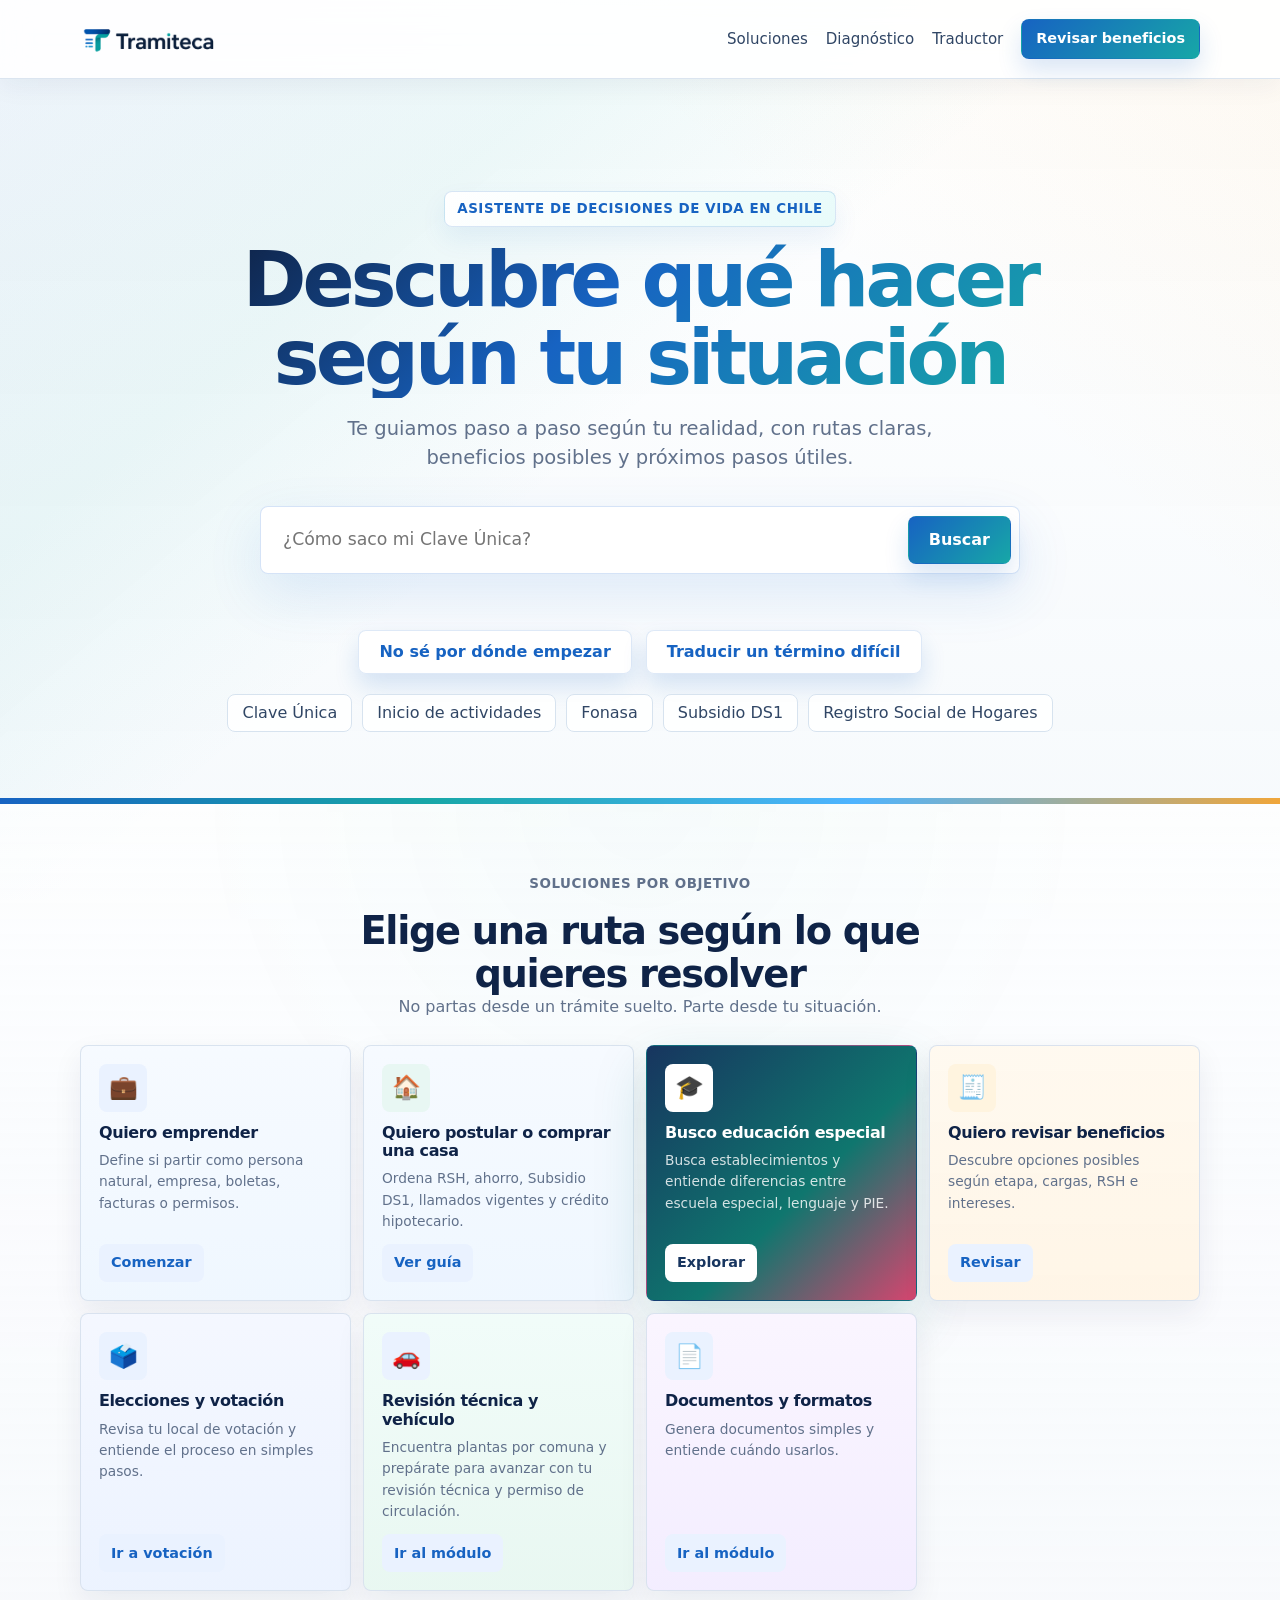
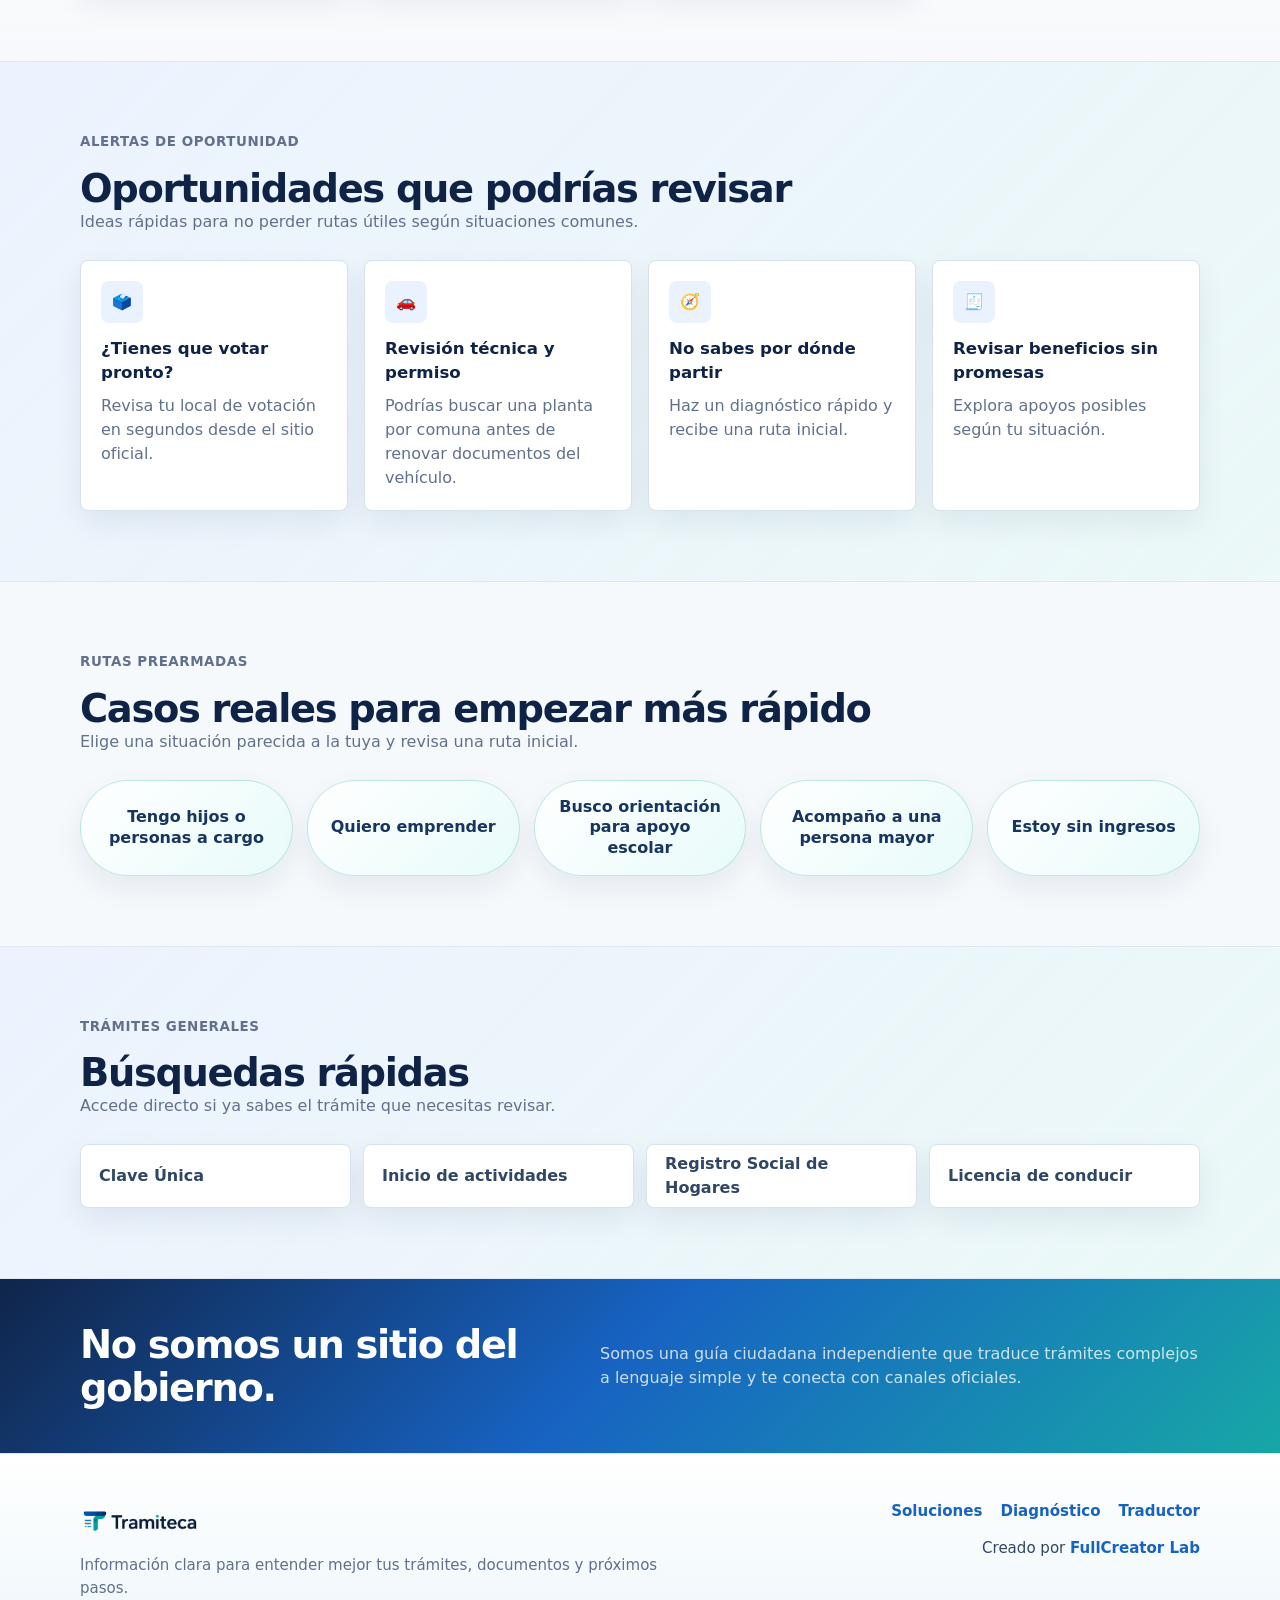
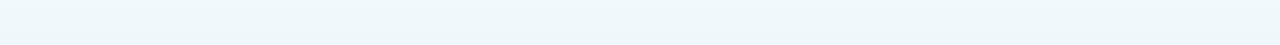
==== commit b2d4f2e1: "Add files via upload" ====
--- a/index.html
+++ b/index.html
@@ -1,481 +1,239 @@
-<!DOCTYPE html>
+﻿<!DOCTYPE html>
 <html lang="es">
 <head>
-    <meta charset="UTF-8">
-    <meta name="viewport" content="width=device-width, initial-scale=1.0">
-    <title>LlamaBarrio - Tu comunidad conectada</title>
-    <link href="https://fonts.googleapis.com/css2?family=Poppins:wght@400;500;600;700;800&display=swap" rel="stylesheet">
-    <link rel="stylesheet" href="style.css">
-    <link rel="icon" type="image/png" href="images/favicon.png">
-    <link rel="apple-touch-icon" href="images/icon-192.png.png">
-    <link rel="manifest" href="manifest.json">
-    <meta name="theme-color" content="#ff8f3d">
-    <meta name="apple-mobile-web-app-capable" content="yes">
-    <meta name="apple-mobile-web-app-status-bar-style" content="default">
-    <meta name="apple-mobile-web-app-title" content="LlamaBarrio">
+  <meta charset="UTF-8">
+  <meta name="viewport" content="width=device-width, initial-scale=1.0">
+  <title>Tramiteca | Guía clara para trámites y decisiones en Chile</title>
+  <meta name="description" content="Tramiteca te ayuda a entender trámites, beneficios y próximos pasos con orientación clara y útil para la vida en Chile.">
+  <link rel="stylesheet" href="./styles.css">
 </head>
-<body>
-    <nav class="navbar">
-        <div class="nav-container">
-            <div class="logo">
-                <a href="index.html"><img src="images/logo.png" alt="LlamaBarrio" class="logo-img"></a>
-            </div>
-            <div class="nav-right desktop-only">
-                <a href="#" class="btn-recomienda" data-form-modal="tally">+ Recomienda picada</a>
-                <a href="emprendimientos.html" class="btn-emprendimientos">Pymes y servicios</a>
-                <a href="#" class="btn-negocio-blue" data-form-modal="business">Soy Local</a>
-            </div>
-        </div>
-    </nav>
-
-    <header class="hero">
-        <div class="hero-floating-icons" aria-hidden="true">
-            <span class="float-food food-1">&#127828;</span>
-            <span class="float-food food-2">&#127829;</span>
-            <span class="float-food food-3">&#127839;</span>
-            <span class="float-food food-4">&#127790;</span>
-            <span class="float-food food-5">&#127828;</span>
-            <span class="float-food food-6">&#127829;</span>
-        </div>
-        <div class="hero-badge">Comunidad local · Datos reales</div>
-        <h1>Descubre picadas reales <span class="highlight-word">de tu barrio</span></h1>
-      <p class="hero-copy">Datos verificados por vecinos como tú</p>
-
-        <div class="search-area">
-            <div class="oval-input loc-select">
-                <span class="icon-mark">📍</span>
-                <select class="clean-select" id="comuna-select">
-                    <option value="">Todas las comunas</option>
-                    <option>Alhué</option>
-                    <option>Buin</option>
-                    <option>Calera de Tango</option>
-                    <option>Cerrillos</option>
-                    <option>Cerro Navia</option>
-                    <option>Colina</option>
-                    <option>Conchalí</option>
-                    <option>Curacaví</option>
-                    <option>El Bosque</option>
-                    <option>El Monte</option>
-                    <option>Estación Central</option>
-                    <option>Huechuraba</option>
-                    <option>Independencia</option>
-                    <option>Isla de Maipo</option>
-                    <option>La Cisterna</option>
-                    <option>La Florida</option>
-                    <option>La Granja</option>
-                    <option>La Pintana</option>
-                    <option>La Reina</option>
-                    <option>Lampa</option>
-                    <option>Las Condes</option>
-                    <option>Lo Barnechea</option>
-                    <option>Lo Espejo</option>
-                    <option>Lo Prado</option>
-                    <option>Macul</option>
-                    <option>Maipú</option>
-                    <option>María Pinto</option>
-                    <option>Melipilla</option>
-                    <option>Ñuñoa</option>
-                    <option>Padre Hurtado</option>
-                    <option>Paine</option>
-                    <option>Pedro Aguirre Cerda</option>
-                    <option>Peñaflor</option>
-                    <option>Peñalolén</option>
-                    <option>Pirque</option>
-                    <option>Providencia</option>
-                    <option>Pudahuel</option>
-                    <option>Puente Alto</option>
-                    <option>Quilicura</option>
-                    <option>Quinta Normal</option>
-                    <option>Recoleta</option>
-                    <option>Renca</option>
-                    <option>San Bernardo</option>
-                    <option>San Joaquín</option>
-                    <option>San José de Maipo</option>
-                    <option>San Miguel</option>
-                    <option>San Pedro</option>
-                    <option>San Ramón</option>
-                    <option>Santiago</option>
-                    <option>Talagante</option>
-                    <option>Tiltil</option>
-                    <option>Vitacura</option>
-                </select>
-            </div>
-            <div class="oval-input search-box">
-                <span class="icon-mark">🔎</span>
-                <input type="text" id="main-search" placeholder="Qué quieres comer o encontrar">
-            </div>
-            <button class="btn-buscar-main" type="button">Buscar</button>
-        </div>
-
-        <div class="hero-categories" id="hero-categories">
-            <button type="button" class="category-pill is-active" data-category="Todas">Todas</button>
-            <button type="button" class="category-pill" data-category="Completos">Completos</button>
-            <button type="button" class="category-pill" data-category="Panadería">Panadería</button>
-            <button type="button" class="category-pill" data-category="Cafeterías">Cafeterías</button>
-            <button type="button" class="category-pill" data-category="Pizzas">Pizzas</button>
-            <button type="button" class="category-pill" data-category="Botillería">Botillería</button>
-        </div>
-
-        <div class="mini-how-section">
-            <div class="mini-how-header">
-                <h3 class="mini-how-title">¿Cómo funciona?</h3>
-            </div>
-            <div class="mini-how-steps">
-                <div class="mini-step-item">
-                    <div class="mini-step-number">1</div>
-                    <div class="mini-step-text">Busca tu barrio y categoría</div>
-                </div>
-                <div class="mini-step-arrow">→</div>
-                <div class="mini-step-item">
-                    <div class="mini-step-number">2</div>
-                    <div class="mini-step-text">Descubre recomendaciones reales</div>
-                </div>
-                <div class="mini-step-arrow">→</div>
-                <div class="mini-step-item">
-                    <div class="mini-step-number">3</div>
-                    <div class="mini-step-text">Comparte tus mejores datos</div>
-                </div>
-            </div>
-        </div>
-    </header>
-
-    <main class="main-wrapper">
-        <!-- JOYITAS -->
-        <section class="section-block community-section">
-            <div class="section-heading">
-                <h2 class="section-title">Joyitas de la comunidad</h2>
-                <p class="sub-small">Recomendaciones de vecinos del barrio</p>
-                <p class="mobile-swipe-hint">Desliza hacia un lado para ver más</p>
-            </div>
-            <div class="community-grid" id="joyitas-grid"></div>
-        </section>
-
-        <section class="section-block offers-section is-hidden" id="offers-section">
-            <div class="section-heading section-heading-split offers-heading">
-                <div>
-                    <h2 class="section-title">Ofertas de hoy</h2>
-                    <p class="sub-small">Avisos breves y promociones puntuales de locales publicados</p>
-                </div>
-            </div>
-            <div class="offers-feed" id="offers-feed"></div>
-        </section>
-
-        <!-- LOCALES -->
-        <section class="section-block locals-section-wrapper">
-            <div class="section-heading section-heading-split">
-                <div>
-                    <h2 class="section-title">Locales cerca tuyo</h2>
-                    <p class="sub-small" id="current-comuna-label">Todas las comunas</p>
-                </div>
-                <div class="mini-badges">
-                    <button type="button" class="mini-filter" id="open-now-filter">Abierto ahora</button>
-                </div>
-            </div>
-            <div class="locals-grid" id="locals-grid"></div>
-            <div id="load-more-hint" class="load-more-hint" hidden>
-                <p>Mostrando 10 primeros resultados</p>
-                <p style="font-size: 0.85rem; color: #999;">Usa los filtros arriba para encontrar exactamente lo que buscas</p>
-            </div>
-            <div id="no-results" class="no-results" hidden>
-                <p class="no-results-title">😕 No encontramos picadas por aquí...</p>
-                <p class="no-results-text">¡pero puedes ser el primero en recomendar una!</p>
-                <a href="#" class="btn-empty-state" data-form-modal="tally">Recomendar picada</a>
-            </div>
-        </section>
-
-        <!-- DESTACADOS (Imagen pequeña + Trending) -->
-        <section class="section-block destacados-section">
-            <h2 class="destacados-title">✨ Destacados</h2>
-            <div class="destacados-wrapper">
-                <div class="destacados-oferta">
-                    <img id="destacados-img" src="images/promocion1.png" alt="Oferta destacada" class="destacados-img">
-                </div>
-                <div class="destacados-trending">
-                    <h3 class="trending-title">🔥 Top del barrio</h3>
-                    <div class="trending-compact" id="trending-compact"></div>
-                </div>
-            </div>
-        </section>
-
-        <!-- CTA ÚNICA: ¿TIENES UNA PICADA INCREÍBLE? -->
-        <section class="cta-banner">
-            <div class="cta-desc">
-                <strong>¿Tienes una picada increíble?</strong>
-                <span>Aparece gratis en LlamaBarrio y compártela con tu comuna.</span>
-            </div>
-            <a href="#" class="btn-contact" data-form-modal="tally">Contáctanos →</a>
-        </section>
-    </main>
-
-    <!-- FOOTER EXTENDIDO (3 COLUMNAS) -->
-    <section class="footer-extended">
-        <div class="footer-extended-container">
-            <!-- COLUMNA 1: TOP CATEGORÍAS -->
-            <div class="footer-column">
-                <h3>🏆 Top Categorías</h3>
-                <ul id="top-categories-list">
-                    <li><a href="#">Completos</a></li>
-                    <li><a href="#">Panadería</a></li>
-                    <li><a href="#">Pizzas</a></li>
-                    <li><a href="#">Botillería</a></li>
-                </ul>
-            </div>
-
-            <!-- COLUMNA 2: AYUDA -->
-            <div class="footer-column">
-                <h3>❓ Ayuda</h3>
-                <ul>
-                    <li><a href="javascript:void(0);" onclick="abrirFAQ(); return false;">Preguntas Frecuentes</a></li>
-                    <li><a href="javascript:void(0);" onclick="abrirComoUsar(); return false;">¿Cómo usar LlamaBarrio?</a></li>
-                    <li><a href="#" data-form-modal="business">Contacto para locales</a></li>
-                </ul>
-            </div>
-
-            <!-- COLUMNA 3: INFO -->
-            <div class="footer-column">
-                <h3>ℹ️ Información</h3>
-                <ul>
-                    <li><a href="javascript:void(0);" onclick="abrirQuienesSomos(); return false;">¿Quiénes somos?</a></li>
-                    <li><a href="#" class="footer-ads-link" data-form-modal="business">Publicidad para mi negocio</a></li>
-                    <li><a href="emprendimientos.html">Pymes y servicios</a></li>
-                </ul>
-            </div>
-        </div>
-    </section>
-
-    <!-- FOOTER NEGRO -->
-    <footer class="site-footer">
-        <div class="footer-links">
-            <p>LlamaBarrio © 2026 · Creado por <a href="https://www.fullcreator.cl" target="_blank" rel="noopener noreferrer">FullCreator Lab</a></p>
-            <p><a href="#">Términos</a> · <a href="#">Privacidad</a></p>
-        </div>
-    </footer>
-
-    <!-- MODAL DE DETALLE -->
-    <div id="modal-detalle" class="modal-overlay">
-        <div class="modal-card">
-            <button type="button" onclick="cerrarModal()" class="close-btn">×</button>
-            <div class="modal-header-img"><img id="modal-img" src="" alt=""></div>
-            <div class="modal-content">
-                <span class="modal-tag" id="modal-categoria"></span>
-                <h2 id="modal-titulo"></h2>
-                <p id="modal-desc" class="modal-desc"></p>
-                <div class="modal-info-pill">
-                    <p id="modal-dir"></p>
-                    <p id="modal-hor"></p>
-                    <a id="modal-contacto" href="#"></a>
-                    <span id="modal-precio" style="font-weight:600;"></span>
-                    <span id="modal-autor" style="font-size:13px; color:#a68b66;"></span>
-                </div>
-                <a id="modal-wa" href="#" target="_blank" rel="noopener noreferrer" class="btn-wa">Enviar WhatsApp</a>
-            </div>
-        </div>
+<body data-page="home">
+  <header class="site-header">
+    <div class="container header-grid">
+      <a class="brand" href="./index.html" aria-label="Ir al inicio de Tramiteca">
+  <img src="./assets/logo.png" alt="Tramiteca" class="brand-logo">
+  <span class="brand-name">Tramiteca</span>
+</a>
+      <button class="menu-toggle" type="button" aria-label="Abrir menú" aria-expanded="false" data-menu-toggle onclick="toggleMobileMenu(this)">
+        <span></span>
+        <span></span>
+        <span></span>
+      </button>
+
+      <nav class="main-nav" aria-label="Navegación principal">
+        <a href="#soluciones">Soluciones</a>
+        <a href="./diagnostico.html">Diagnóstico</a>
+        <a href="./traductor.html">Traductor</a>
+        <a class="button button-small" href="./beneficios.html">Revisar beneficios</a>
+      </nav>
     </div>
-
-    <!-- MODAL DE FORMULARIO -->
-    <div id="form-modal" class="modal-overlay">
-        <div class="form-modal-card">
-            <button type="button" class="close-btn" onclick="cerrarFormulario()">&times;</button>
-            <iframe id="form-modal-frame" src="" title="Formulario LlamaBarrio" loading="lazy"></iframe>
-        </div>
+  </header>
+
+  <main>
+    <section class="hero-section" aria-labelledby="hero-title">
+      <div class="container hero-content reveal">
+        <p class="eyebrow">Asistente de decisiones de vida en Chile</p>
+        <h1 id="hero-title">Descubre qué hacer según tu situación</h1>
+        <p class="hero-subtitle">Te guiamos paso a paso según tu realidad, con rutas claras, beneficios posibles y próximos pasos útiles.</p>
+
+        <form class="search-form search-form-large" data-search-form novalidate>
+          <label class="sr-only" for="home-search">Buscar un trámite, objetivo o situación</label>
+          <div class="search-control">
+            <input id="home-search" name="q" type="search" autocomplete="off" data-search-input aria-describedby="home-search-error">
+            <button class="button" type="submit">Buscar</button>
+          </div>
+          <p class="form-message" id="home-search-error" data-form-message role="status" aria-live="polite"></p>
+        </form>
+
+        <div class="hero-actions-secondary">
+          <a class="button button-secondary button-hero" href="./diagnostico.html">No sé por dónde empezar</a>
+          <a class="button button-secondary button-hero" href="./traductor.html">Traducir un término difícil</a>
+        </div>
+
+        <div class="quick-links" aria-label="Accesos rápidos a trámites">
+          <button type="button" class="chip" data-query="Clave Única">Clave Única</button>
+          <button type="button" class="chip" data-query="Inicio de actividades">Inicio de actividades</button>
+          <button type="button" class="chip" data-query="Fonasa">Fonasa</button>
+          <button type="button" class="chip" data-query="Subsidio DS1">Subsidio DS1</button>
+          <button type="button" class="chip" data-query="Registro Social de Hogares">Registro Social de Hogares</button>
+        </div>
+      </div>
+    </section>
+
+    <section class="section objective-section" id="soluciones" aria-labelledby="objective-title">
+      <div class="container">
+        <div class="section-heading centered reveal">
+          <p class="section-kicker">Soluciones por objetivo</p>
+          <h2 id="objective-title">Elige una ruta según lo que quieres resolver</h2>
+          <p>No partas desde un trámite suelto. Parte desde tu situación.</p>
+        </div>
+
+        <div class="objective-grid">
+          <a class="objective-card reveal" href="./emprender.html">
+            <span class="objective-icon" aria-hidden="true">💼</span>
+            <span class="objective-copy">
+              <strong>Quiero emprender</strong>
+              <small>Define si partir como persona natural, empresa, boletas, facturas o permisos.</small>
+            </span>
+            <span class="objective-cta">Comenzar</span>
+          </a>
+
+          <a class="objective-card reveal" href="./casa.html">
+            <span class="objective-icon" aria-hidden="true">🏠</span>
+            <span class="objective-copy">
+              <strong>Quiero postular o comprar una casa</strong>
+              <small>Ordena RSH, ahorro, Subsidio DS1, llamados vigentes y crédito hipotecario.</small>
+            </span>
+            <span class="objective-cta">Ver guía</span>
+          </a>
+
+          <a class="objective-card reveal objective-card-featured" href="./educacion-especial.html">
+            <span class="objective-icon" aria-hidden="true">🎓</span>
+            <span class="objective-copy">
+              <strong>Busco educación especial</strong>
+              <small>Busca establecimientos y entiende diferencias entre escuela especial, lenguaje y PIE.</small>
+            </span>
+            <span class="objective-cta">Explorar</span>
+          </a>
+
+          <a class="objective-card reveal" href="./beneficios.html">
+            <span class="objective-icon" aria-hidden="true">🧾</span>
+            <span class="objective-copy">
+              <strong>Quiero revisar beneficios</strong>
+              <small>Descubre opciones posibles según etapa, cargas, RSH e intereses.</small>
+            </span>
+            <span class="objective-cta">Revisar</span>
+          </a>
+
+          <a class="objective-card reveal" href="./votacion.html">
+            <span class="objective-icon" aria-hidden="true">🗳️</span>
+            <span class="objective-copy">
+              <strong>Elecciones y votación</strong>
+              <small>Revisa tu local de votación y entiende el proceso en simples pasos.</small>
+            </span>
+            <span class="objective-cta">Ir a votación</span>
+          </a>
+          <a class="objective-card reveal" href="./revision-tecnica.html">
+            <span class="objective-icon" aria-hidden="true">&#128663;</span>
+            <span class="objective-copy">
+              <strong>Revisi&oacute;n t&eacute;cnica y veh&iacute;culo</strong>
+              <small>Encuentra plantas por comuna y prep&aacute;rate para avanzar con tu revisi&oacute;n t&eacute;cnica y permiso de circulaci&oacute;n.</small>
+            </span>
+            <span class="objective-cta">Ir al m&oacute;dulo</span>
+          </a>
+
+          <a class="objective-card reveal" href="./documentos.html">
+            <span class="objective-icon" aria-hidden="true">&#128196;</span>
+            <span class="objective-copy">
+              <strong>Documentos y formatos</strong>
+              <small>Genera documentos simples y entiende cu&aacute;ndo usarlos.</small>
+            </span>
+            <span class="objective-cta">Ir al m&oacute;dulo</span>
+          </a>
+        </div>
+      </div>
+    </section>
+
+    <section class="container personalized-hub personalized-hub-home reveal" data-personalized-hub hidden></section>
+
+    <section class="section section-soft" aria-labelledby="opportunity-title">
+      <div class="container">
+        <div class="section-heading reveal">
+          <p class="section-kicker">Alertas de oportunidad</p>
+          <h2 id="opportunity-title">Oportunidades que podrías revisar</h2>
+          <p>Ideas rápidas para no perder rutas útiles según situaciones comunes.</p>
+        </div>
+
+        <div class="insight-grid" data-dynamic-alerts>
+          <a class="insight-card reveal" href="./casa.html">
+            <span>🏠</span>
+            <strong>Si ya tienes ahorro y RSH actualizado</strong>
+            <p>Podrías revisar Subsidio DS1 y llamados vigentes del Minvu.</p>
+          </a>
+          <a class="insight-card reveal" href="./resultados.html?q=Bono%20Invierno">
+            <span>☂️</span>
+            <strong>Si eres pensionado/a</strong>
+            <p>Podría interesarte revisar Bono Invierno y salud previsional.</p>
+          </a>
+          <a class="insight-card reveal" href="./emprender.html">
+            <span>💼</span>
+            <strong>Si estás trabajando independiente</strong>
+            <p>Revisa inicio de actividades antes de emitir documentos tributarios.</p>
+          </a>
+          <a class="insight-card reveal" href="./educacion-especial.html">
+            <span>🎓</span>
+            <strong>Si buscas apoyo escolar</strong>
+            <p>Explora educación especial por comuna y tipos de establecimiento.</p>
+          </a>
+        </div>
+      </div>
+    </section>
+
+    <section class="section" aria-labelledby="cases-title">
+      <div class="container">
+        <div class="section-heading reveal">
+          <p class="section-kicker">Rutas prearmadas</p>
+          <h2 id="cases-title">Casos reales para empezar más rápido</h2>
+          <p>Elige una situación parecida a la tuya y revisa una ruta inicial.</p>
+        </div>
+
+        <div class="case-grid">
+          <a class="case-card reveal" href="./casos.html?caso=tengo-personas-a-cargo">Tengo hijos o personas a cargo</a>
+          <a class="case-card reveal" href="./casos.html?caso=quiero-emprender">Quiero emprender</a>
+          <a class="case-card reveal" href="./casos.html?caso=apoyo-escolar">Busco orientación para apoyo escolar</a>
+          <a class="case-card reveal" href="./casos.html?caso=acompano-adulto-mayor">Acompaño a una persona mayor</a>
+          <a class="case-card reveal" href="./casos.html?caso=sin-ingresos">Estoy sin ingresos</a>
+        </div>
+      </div>
+    </section>
+
+    <section class="section section-soft" id="busquedas-rapidas" aria-labelledby="quick-title">
+      <div class="container">
+        <div class="section-heading reveal">
+          <p class="section-kicker">Trámites generales</p>
+          <h2 id="quick-title">Búsquedas rápidas</h2>
+          <p>Accede directo si ya sabes el trámite que necesitas revisar.</p>
+        </div>
+
+        <div class="quick-task-grid">
+          <button type="button" class="quick-task reveal" data-query="Clave Única">Clave Única</button>
+          <button type="button" class="quick-task reveal" data-query="Inicio de actividades">Inicio de actividades</button>
+          <button type="button" class="quick-task reveal" data-query="Registro Social de Hogares">Registro Social de Hogares</button>
+          <button type="button" class="quick-task reveal" data-query="Licencia de conducir">Licencia de conducir</button>
+        </div>
+      </div>
+    </section>
+
+    <section class="trust-band" id="preguntas">
+      <div class="container trust-content reveal">
+        <h2>No somos un sitio del gobierno.</h2>
+        <p>Somos una guía ciudadana independiente que traduce trámites complejos a lenguaje simple y te conecta con canales oficiales.</p>
+      </div>
+    </section>
+  </main>
+
+  <footer class="site-footer">
+  <div class="container footer-grid">
+    <div>
+      <a class="brand brand-footer" href="./index.html" aria-label="Ir al inicio de Tramiteca">
+        <img src="./assets/logo.png" alt="Tramiteca" class="brand-logo brand-logo-footer">
+        <span class="brand-name">Tramiteca</span>
+      </a>
+      <p>Información clara para entender mejor tus trámites, documentos y próximos pasos.</p>
     </div>
-
-    <div id="business-form-modal" class="modal-overlay">
-        <div class="business-form-card">
-            <button type="button" class="close-btn" onclick="cerrarBusinessFormulario()">&times;</button>
-            <div class="business-form-content">
-                <h2>Publicitar mi local o negocio</h2>
-                <p class="business-form-subtitle">Si eres local o persona natural y quieres contactarte por publicidad, escríbenos aquí.</p>
-                <form action="https://formsubmit.co/salomon.creativo@gmail.com" method="POST" class="business-form-grid">
-                    <input type="hidden" name="_subject" value="Nuevo contacto comercial desde LlamaBarrio">
-                    <input type="hidden" name="_captcha" value="false">
-                    <input type="hidden" name="_template" value="table">
-                    <label class="business-field">
-                        <span>Nombre</span>
-                        <input type="text" name="Nombre" required>
-                    </label>
-                    <label class="business-field">
-                        <span>Correo</span>
-                        <input type="email" name="Correo" required>
-                    </label>
-                    <label class="business-field">
-                        <span>Teléfono</span>
-                        <input type="tel" name="Telefono" required>
-                    </label>
-                    <label class="business-field business-field-full">
-                        <span>Solicitud</span>
-                        <textarea name="Solicitud" rows="5" required></textarea>
-                    </label>
-                    <button type="submit" class="btn-contact business-submit">Enviar solicitud</button>
-                </form>
-            </div>
-        </div>
+    <div class="footer-meta">
+      <nav class="footer-links" aria-label="Enlaces del sitio">
+        <a href="./index.html#soluciones">Soluciones</a>
+        <a href="./diagnostico.html">Diagnóstico</a>
+        <a href="./traductor.html">Traductor</a>
+      </nav>
+      <p>Creado por <a href="https://www.fullcreator.cl" target="_blank" rel="noopener noreferrer">FullCreator Lab</a></p>
     </div>
-
-    <!-- MODAL FAQ -->
-    <div id="faq-modal" class="modal-overlay">
-        <div class="faq-modal-card">
-            <button type="button" class="close-btn" onclick="cerrarFAQ()">&times;</button>
-            <div class="faq-content">
-                <h2>Preguntas Frecuentes</h2>
-                <div class="faq-list">
-                    <div class="faq-item">
-                        <button class="faq-question" onclick="toggleFAQ(this)">
-                            <span>¿Qué es LlamaBarrio?</span>
-                            <span class="faq-icon">+</span>
-                        </button>
-                        <div class="faq-answer">
-                            <p>LlamaBarrio es una plataforma comunitaria que conecta a vecinos con las mejores picadas, locales y recomendaciones de sus barrios. Funcionamos como una red local donde los datos son reales, verificados por la comunidad y sin intermediarios. Cada recomendación viene de personas como tú que conocen el barrio.</p>
-                        </div>
-                    </div>
-
-                    <div class="faq-item">
-                        <button class="faq-question" onclick="toggleFAQ(this)">
-                            <span>¿Cómo recomiendo una picada?</span>
-                            <span class="faq-icon">+</span>
-                        </button>
-                        <div class="faq-answer">
-                            <p>Es muy simple. Haz clic en el botón "Recomendar picada" que encontrarás en cualquier parte de la web o en la app. Completa el formulario con:</p>
-                            <ul>
-                                <li>Nombre del local o picada</li>
-                                <li>Ubicación exacta</li>
-                                <li>Descripción de qué ofrecen</li>
-                                <li>Tu nombre (opcional)</li>
-                                <li>Una foto (opcional)</li>
-                                <li>WhatsApp del local (opcional)</li>
-                            </ul>
-                            <p>Una vez enviado, nuestro equipo verifica la información y la publica en 24-48 horas.</p>
-                        </div>
-                    </div>
-
-                    <div class="faq-item">
-                        <button class="faq-question" onclick="toggleFAQ(this)">
-                            <span>¿Es gratis?</span>
-                            <span class="faq-icon">+</span>
-                        </button>
-                        <div class="faq-answer">
-                            <p>Completamente gratis. Tanto para usuarios que buscan picadas como para negocios que quieren aparecer. LlamaBarrio no cobra comisiones, no tiene publicidad invasiva y nunca venderemos tus datos. Nuestro objetivo es que la comunidad local prospere.</p>
-                        </div>
-                    </div>
-
-                    <div class="faq-item">
-                        <button class="faq-question" onclick="toggleFAQ(this)">
-                            <span>¿Cómo contacto a un local?</span>
-                            <span class="faq-icon">+</span>
-                        </button>
-                        <div class="faq-answer">
-                            <p>Al ver los detalles de cualquier picada o local, encontrarás un botón "Enviar WhatsApp" que te conecta directamente con ellos. Así te aseguras de disponibilidad, precios actuales y cualquier consulta especial. Todo directo, sin intermediarios.</p>
-                        </div>
-                    </div>
-
-                    <div class="faq-item">
-                        <button class="faq-question" onclick="toggleFAQ(this)">
-                            <span>¿Es seguro?</span>
-                            <span class="faq-icon">+</span>
-                        </button>
-                        <div class="faq-answer">
-                            <p>Sí. Verificamos que las recomendaciones provengan de vecinos reales de la comunidad. No permitimos spam, bots ni información falsa. Además, cada negocio es independiente y responsable de su servicio. Tus recomendaciones nos ayudan a mantener la comunidad limpia y confiable.</p>
-                        </div>
-                    </div>
-                </div>
-            </div>
-        </div>
-    </div>
-
-    <!-- MODAL CÓMO USAR -->
-    <div id="como-usar-modal" class="modal-overlay">
-        <div class="info-modal-card">
-            <button type="button" class="close-btn" onclick="cerrarComoUsar()">&times;</button>
-            <div class="info-content">
-                <h2>¿Cómo usar LlamaBarrio?</h2>
-                <div class="info-steps">
-                    <div class="info-step">
-                        <div class="step-number">1</div>
-                        <div class="step-desc">
-                            <strong>Busca tu barrio y categoría</strong>
-                            <p>Selecciona la comuna donde te encuentras y elige qué tipo de dato buscas: completos, cafeterías, pizzas, botillería u otra opción disponible.</p>
-                        </div>
-                    </div>
-                    <div class="info-step">
-                        <div class="step-number">2</div>
-                        <div class="step-desc">
-                            <strong>Descubre recomendaciones reales</strong>
-                            <p>Explora todas las picadas y locales recomendados por vecinos como tú. Lee las descripciones, mira las imágenes y conoce los horarios de atención.</p>
-                        </div>
-                    </div>
-                    <div class="info-step">
-                        <div class="step-number">3</div>
-                        <div class="step-desc">
-                            <strong>Comparte tus mejores datos</strong>
-                            <p>¿Encontraste una picada increíble? Recomiéndala en LlamaBarrio para que otros vecinos también la descubran. Así fortalecemos la comunidad local.</p>
-                        </div>
-                    </div>
-                </div>
-            </div>
-        </div>
-    </div>
-
-    <!-- MODAL QUIÉNES SOMOS -->
-    <div id="quienes-somos-modal" class="modal-overlay">
-        <div class="info-modal-card">
-            <button type="button" class="close-btn" onclick="cerrarQuienesSomos()">&times;</button>
-            <div class="info-content">
-                <h2>¿Quiénes somos?</h2>
-                <p class="about-text">LlamaBarrio conecta personas con picadas, pero no operamos ni vendemos en los locales. Cada negocio es independiente y responsable de su servicio. Nuestro objetivo es fortalecer la comunidad local, generando un espacio donde los vecinos puedan compartir sus mejores recomendaciones y descubrir opciones auténticas en sus barrios.</p>
-                <div class="about-cta-box">
-                    <p class="about-cta-text">Si eres local o persona natural y quieres contactarte por publicidad, escríbenos.</p>
-                    <a href="#" class="btn-contact about-cta-button" data-form-modal="business">Publicitar mi local o negocio</a>
-                </div>
-            </div>
-        </div>
-    </div>
-
-    <!-- NAVBAR INFERIOR MÓVIL (SOLO TELÉFONO) -->
-    <div class="mobile-navbar">
-        <a href="#" class="mobile-nav-item active" data-section="inicio">
-            <span class="mobile-nav-icon">🏠</span>
-            <span class="mobile-nav-label">Inicio</span>
-        </a>
-        <a href="#" class="mobile-nav-item" data-section="joyitas">
-            <span class="mobile-nav-icon">🎁</span>
-            <span class="mobile-nav-label">Joyitas</span>
-        </a>
-        <a href="#" class="mobile-nav-item" data-form-modal="tally">
-            <span class="mobile-nav-icon">➕</span>
-            <span class="mobile-nav-label">Recomendar</span>
-        </a>
-        <a href="#" class="mobile-nav-item" data-form-modal="business">
-            <span class="mobile-nav-icon">🏪</span>
-            <span class="mobile-nav-label">Soy Local</span>
-        </a>
-        <a href="emprendimientos.html" class="mobile-nav-item">
-            <span class="mobile-nav-icon">🛍️</span>
-            <span class="mobile-nav-label">Pymes</span>
-        </a>
-    </div>
-
-    <script src="script.js"></script>
-    <script>
-    document.addEventListener('DOMContentLoaded', function() {
-        const destacadosImg = document.querySelector('#destacados-img');
-        if (destacadosImg) {
-            const promoImages = ['images/promocion1.png', 'images/promocion2.png', 'images/promocion3.png'];
-            let idx = 0;
-            destacadosImg.src = promoImages[idx];
-            setInterval(() => {
-                idx = (idx + 1) % promoImages.length;
-                destacadosImg.src = promoImages[idx];
-            }, 8000);
-        }
-
-        if ('serviceWorker' in navigator) {
-            window.addEventListener('load', function() {
-                navigator.serviceWorker.register('./sw.js').catch(function(error) {
-                    console.error('Service worker registration failed:', error);
-                });
-            });
-        }
-    });
-    </script>
+  </div>
+</footer>
+
+  <script src="./script.js"></script>
 </body>
 </html>
+
+
--- a/styles.css
+++ b/styles.css
@@ -0,0 +1,3255 @@
+﻿:root {
+  --bg: #f5f9fc;
+  --surface: #ffffff;
+  --surface-soft: #edf7fb;
+  --text: #0f2347;
+  --muted: #61718b;
+  --muted-strong: #304665;
+  --line: #d7e3ef;
+  --accent: #1763c2;
+  --accent-dark: #114996;
+  --accent-soft: #eaf2ff;
+  --teal: #17a7a7;
+  --teal-soft: #e8fbfa;
+  --green: #228a73;
+  --green-soft: #e8f7f3;
+  --amber: #f0a63a;
+  --amber-soft: #fff4df;
+  --rose: #d95b78;
+  --rose-soft: #fff0f4;
+  --success: #117a54;
+  --warning: #a45f12;
+  --danger: #b42318;
+  --shadow: 0 20px 48px rgba(15, 35, 71, 0.10);
+  --shadow-soft: 0 12px 30px rgba(15, 35, 71, 0.07);
+  --radius: 8px;
+  --container: 1120px;
+}
+
+* {
+  box-sizing: border-box;
+}
+
+html {
+  scroll-behavior: smooth;
+}
+
+body {
+  margin: 0;
+  color: var(--text);
+  background: var(--bg);
+  font-family: system-ui, -apple-system, BlinkMacSystemFont, "Segoe UI", sans-serif;
+  line-height: 1.5;
+  min-height: 100vh;
+  text-rendering: optimizeLegibility;
+}
+
+body::before {
+  content: "";
+  position: fixed;
+  inset: 0;
+  z-index: -1;
+  background:
+    linear-gradient(140deg, rgba(25, 103, 210, 0.08) 0%, rgba(15, 159, 143, 0.07) 28%, transparent 48%),
+    linear-gradient(220deg, rgba(217, 130, 31, 0.08) 0%, transparent 34%),
+    linear-gradient(180deg, rgba(255, 255, 255, 0.97), rgba(247, 249, 252, 0.94));
+}
+
+a {
+  color: inherit;
+  text-decoration: none;
+}
+
+button,
+input {
+  font: inherit;
+}
+
+button {
+  cursor: pointer;
+}
+
+:focus-visible {
+  outline: 3px solid rgba(25, 103, 210, 0.32);
+  outline-offset: 3px;
+}
+
+.container {
+  width: min(var(--container), calc(100% - 40px));
+  margin-inline: auto;
+}
+
+.sr-only {
+  position: absolute;
+  width: 1px;
+  height: 1px;
+  padding: 0;
+  margin: -1px;
+  overflow: hidden;
+  clip: rect(0, 0, 0, 0);
+  white-space: nowrap;
+  border: 0;
+}
+
+.site-header {
+  position: sticky;
+  top: 0;
+  z-index: 20;
+  background: rgba(255, 255, 255, 0.88);
+  border-bottom: 1px solid rgba(217, 226, 239, 0.8);
+  backdrop-filter: blur(14px);
+}
+
+.header-grid,
+.results-header {
+  display: flex;
+  align-items: center;
+  justify-content: space-between;
+  gap: 22px;
+  min-height: 72px;
+}
+
+.brand {
+  display: inline-flex;
+  align-items: center;
+  gap: 10px;
+  flex: none;
+  font-weight: 760;
+  letter-spacing: -0.02em;
+}
+
+.brand-mark {
+  display: inline-grid;
+  place-items: center;
+  width: 34px;
+  height: 34px;
+  border-radius: var(--radius);
+  color: #fff;
+  background: linear-gradient(135deg, var(--accent), var(--teal));
+  font-size: 12px;
+  font-weight: 800;
+  letter-spacing: 0;
+}
+
+.main-nav {
+  display: flex;
+  align-items: center;
+  gap: 18px;
+  color: var(--muted-strong);
+  font-size: 0.94rem;
+}
+
+.main-nav a:not(.button):hover {
+  color: var(--accent);
+}
+
+.button {
+  display: inline-flex;
+  align-items: center;
+  justify-content: center;
+  min-height: 48px;
+  padding: 0 20px;
+  border: 1px solid var(--accent);
+  border-radius: var(--radius);
+  color: #fff;
+  background: linear-gradient(135deg, var(--accent), var(--teal));
+  font-weight: 700;
+  transition: transform 180ms ease, box-shadow 180ms ease, background 180ms ease, border-color 180ms ease;
+}
+
+.button:hover {
+  background: linear-gradient(135deg, var(--accent-dark), #0d8276);
+  border-color: var(--accent-dark);
+  box-shadow: 0 10px 22px rgba(25, 103, 210, 0.18);
+  transform: translateY(-1px);
+}
+
+.button-small {
+  min-height: 40px;
+  padding-inline: 14px;
+  font-size: 0.9rem;
+}
+
+.button-secondary {
+  color: var(--accent);
+  background: #fff;
+  border-color: var(--line);
+}
+
+.button-secondary:hover {
+  color: #fff;
+  border-color: var(--accent);
+  background: var(--accent);
+}
+
+.hero-section {
+  padding: 112px 0 72px;
+  position: relative;
+  overflow: hidden;
+}
+
+.hero-section::after {
+  content: "";
+  position: absolute;
+  left: 0;
+  right: 0;
+  bottom: 0;
+  height: 6px;
+  background: linear-gradient(90deg, var(--accent), var(--teal), var(--amber), var(--rose));
+}
+
+.hero-content {
+  position: relative;
+  z-index: 1;
+  display: grid;
+  justify-items: center;
+  text-align: center;
+}
+
+.eyebrow,
+.section-kicker {
+  margin: 0 0 14px;
+  color: var(--accent);
+  font-size: 0.84rem;
+  font-weight: 760;
+  letter-spacing: 0.04em;
+  text-transform: uppercase;
+}
+
+.eyebrow {
+  padding: 7px 12px;
+  border: 1px solid rgba(25, 103, 210, 0.14);
+  border-radius: var(--radius);
+  background: linear-gradient(135deg, #ffffff, var(--accent-soft));
+  box-shadow: 0 10px 24px rgba(25, 103, 210, 0.08);
+}
+
+h1,
+h2,
+h3,
+p {
+  margin-top: 0;
+}
+
+h1 {
+  max-width: 820px;
+  margin-bottom: 16px;
+  font-size: clamp(2.5rem, 7vw, 4.8rem);
+  line-height: 1.02;
+  letter-spacing: -0.05em;
+}
+
+.hero-content h1 {
+  background: linear-gradient(135deg, #1f2937 0%, var(--accent) 48%, var(--teal) 100%);
+  -webkit-background-clip: text;
+  background-clip: text;
+  color: transparent;
+}
+
+h2 {
+  margin-bottom: 0;
+  font-size: clamp(1.8rem, 3vw, 2.5rem);
+  line-height: 1.12;
+  letter-spacing: -0.035em;
+}
+
+h3 {
+  margin-bottom: 8px;
+  font-size: 1.05rem;
+  letter-spacing: -0.015em;
+}
+
+.hero-subtitle {
+  max-width: 620px;
+  margin-bottom: 34px;
+  color: var(--muted);
+  font-size: clamp(1rem, 2vw, 1.22rem);
+}
+
+.search-form {
+  width: 100%;
+}
+
+.search-form-large {
+  max-width: 760px;
+}
+
+.search-control {
+  display: flex;
+  gap: 10px;
+  align-items: center;
+  padding: 8px;
+  border: 1px solid rgba(25, 103, 210, 0.18);
+  border-radius: var(--radius);
+  background: var(--surface);
+  box-shadow: 0 20px 55px rgba(25, 103, 210, 0.12);
+}
+
+.search-control:focus-within {
+  border-color: rgba(25, 103, 210, 0.55);
+  box-shadow: 0 18px 45px rgba(25, 103, 210, 0.13);
+}
+
+.search-control input {
+  width: 100%;
+  min-width: 0;
+  border: 0;
+  outline: 0;
+  padding: 0 14px;
+  min-height: 50px;
+  color: var(--text);
+  background: transparent;
+  font-size: 1rem;
+}
+
+.search-form-large .search-control input {
+  font-size: 1.08rem;
+}
+
+.form-message {
+  min-height: 24px;
+  margin: 10px 0 0;
+  color: var(--danger);
+  font-size: 0.92rem;
+}
+
+.quick-links {
+  display: flex;
+  flex-wrap: wrap;
+  justify-content: center;
+  gap: 10px;
+  max-width: 850px;
+  margin-top: 20px;
+}
+
+.hero-actions-secondary {
+  display: flex;
+  flex-wrap: wrap;
+  justify-content: center;
+  gap: 14px;
+  margin-top: 22px;
+}
+
+.personalized-hub {
+  margin-top: 22px;
+  margin-bottom: 18px;
+}
+
+.personalized-hub-home {
+  margin-top: 28px;
+  margin-bottom: 0;
+}
+
+.personalized-hub[hidden] {
+  display: none;
+}
+
+.personalized-hub-inner {
+  display: flex;
+  justify-content: space-between;
+  gap: 22px;
+  align-items: center;
+  margin-bottom: 14px;
+  padding: 22px;
+  border: 1px solid rgba(15, 159, 143, 0.22);
+  border-radius: var(--radius);
+  background: linear-gradient(135deg, #ffffff, #f2fbf9);
+  box-shadow: var(--shadow-soft);
+}
+
+.personalized-hub-inner h2 {
+  margin-bottom: 6px;
+  font-size: 1.45rem;
+}
+
+.personalized-hub-inner p {
+  margin-bottom: 0;
+  color: var(--muted);
+}
+
+.personalized-actions {
+  display: flex;
+  flex-wrap: wrap;
+  gap: 8px;
+  flex: none;
+}
+
+.next-step-panel {
+  display: grid;
+  grid-template-columns: minmax(220px, 0.75fr) minmax(320px, 1fr) auto;
+  gap: 16px;
+  align-items: center;
+  padding: 18px;
+  border: 1px solid rgba(25, 103, 210, 0.18);
+  border-radius: var(--radius);
+  background:
+    radial-gradient(circle at top right, rgba(15, 159, 143, 0.1), transparent 32%),
+    linear-gradient(135deg, #ffffff 0%, #f8fbff 58%, #f2fbf9 100%);
+  box-shadow: 0 14px 36px rgba(25, 103, 210, 0.1);
+}
+
+.next-step-copy h2 {
+  margin-bottom: 6px;
+  font-size: clamp(1.25rem, 2vw, 1.55rem);
+  letter-spacing: 0;
+}
+
+.next-step-copy p {
+  max-width: 440px;
+  margin-bottom: 0;
+  font-size: 0.95rem;
+  color: var(--muted);
+}
+
+.next-step-list {
+  display: grid;
+  gap: 8px;
+  margin: 0;
+  padding: 0;
+  list-style: none;
+}
+
+.next-step-list a {
+  display: grid;
+  grid-template-columns: 30px 1fr;
+  gap: 10px;
+  align-items: center;
+  min-height: 46px;
+  padding: 9px 10px;
+  border: 1px solid rgba(33, 43, 54, 0.1);
+  border-radius: var(--radius-small);
+  color: var(--text);
+  background: rgba(255, 255, 255, 0.88);
+  box-shadow: 0 8px 18px rgba(33, 43, 54, 0.06);
+  transition: transform 180ms ease, border-color 180ms ease, box-shadow 180ms ease;
+}
+
+.next-step-list a:hover,
+.next-step-list a:focus-visible {
+  transform: translateY(-1px);
+  border-color: rgba(25, 103, 210, 0.34);
+  box-shadow: 0 12px 26px rgba(25, 103, 210, 0.1);
+}
+
+.next-step-list span {
+  display: grid;
+  place-items: center;
+  width: 28px;
+  height: 28px;
+  border-radius: 50%;
+  color: #ffffff;
+  font-size: 0.86rem;
+  font-weight: 800;
+  background: linear-gradient(135deg, var(--primary), var(--teal));
+}
+
+.next-step-list strong {
+  font-size: 0.92rem;
+  line-height: 1.35;
+}
+
+.next-step-panel .personalized-actions {
+  justify-content: flex-end;
+}
+
+.button-hero {
+  min-height: 44px;
+}
+
+.special-access-card {
+  display: inline-flex;
+  align-items: center;
+  gap: 14px;
+  max-width: 540px;
+  margin-top: 26px;
+  padding: 16px 18px;
+  border: 1px solid rgba(214, 69, 111, 0.22);
+  border-radius: var(--radius);
+  color: #ffffff;
+  text-align: left;
+  background: linear-gradient(135deg, #17355f, #0f766e 54%, #d6456f);
+  box-shadow: 0 18px 42px rgba(15, 118, 110, 0.2);
+  transition: transform 180ms ease, box-shadow 180ms ease;
+}
+
+.special-access-card:hover {
+  transform: translateY(-2px);
+  box-shadow: 0 22px 54px rgba(15, 118, 110, 0.26);
+}
+
+.special-access-icon {
+  display: inline-grid;
+  place-items: center;
+  flex: none;
+  width: 48px;
+  height: 48px;
+  border-radius: var(--radius);
+  color: #17355f;
+  background: #ffffff;
+  font-size: 0.82rem;
+  font-weight: 850;
+}
+
+.special-access-card strong,
+.special-access-card small {
+  display: block;
+}
+
+.special-access-card strong {
+  margin-bottom: 2px;
+  font-size: 1.02rem;
+}
+
+.special-access-card small {
+  color: rgba(255, 255, 255, 0.84);
+}
+
+.chip {
+  min-height: 38px;
+  padding: 0 14px;
+  border: 1px solid var(--line);
+  border-radius: var(--radius);
+  color: var(--muted-strong);
+  background: rgba(255, 255, 255, 0.86);
+  transition: color 180ms ease, border-color 180ms ease, background 180ms ease, transform 180ms ease;
+}
+
+.chip:hover {
+  color: var(--accent);
+  border-color: rgba(25, 103, 210, 0.35);
+  background: var(--accent-soft);
+  transform: translateY(-1px);
+}
+
+.chip:nth-child(2n):hover {
+  color: var(--teal);
+  border-color: rgba(15, 159, 143, 0.34);
+  background: var(--teal-soft);
+}
+
+.chip:nth-child(3n):hover {
+  color: var(--amber);
+  border-color: rgba(217, 130, 31, 0.34);
+  background: var(--amber-soft);
+}
+
+.section {
+  padding: 70px 0;
+}
+
+.section-soft {
+  background:
+    linear-gradient(135deg, rgba(232, 241, 255, 0.74), rgba(229, 248, 245, 0.64)),
+    #f7f9fc;
+  border-block: 1px solid rgba(217, 226, 239, 0.7);
+}
+
+.section-heading {
+  margin-bottom: 26px;
+}
+
+.section-heading.centered {
+  max-width: 680px;
+  margin-inline: auto;
+  text-align: center;
+}
+
+.section-heading.compact {
+  margin-bottom: 20px;
+}
+
+.section-heading p {
+  color: var(--muted);
+}
+
+.objective-section {
+  position: relative;
+  background:
+    linear-gradient(180deg, rgba(255, 255, 255, 0.72), rgba(247, 249, 252, 0.94)),
+    radial-gradient(circle at 50% 0%, rgba(15, 159, 143, 0.11), transparent 42%);
+}
+
+.objective-grid {
+  display: grid;
+  grid-template-columns: repeat(4, minmax(0, 1fr));
+  gap: 12px;
+}
+
+.objective-card {
+  display: grid;
+  grid-template-rows: auto 1fr auto;
+  gap: 12px;
+  min-height: 232px;
+  padding: 18px;
+  border: 1px solid rgba(217, 226, 239, 0.95);
+  border-radius: var(--radius);
+  background:
+    linear-gradient(180deg, rgba(246, 250, 255, 0.98), rgba(239, 247, 255, 0.98)),
+    #ffffff;
+  box-shadow: var(--shadow-soft);
+  transition: transform 180ms ease, box-shadow 180ms ease, border-color 180ms ease;
+}
+
+.objective-card:hover {
+  border-color: rgba(25, 103, 210, 0.28);
+  box-shadow: var(--shadow);
+  transform: translateY(-4px);
+}
+
+.objective-card-featured {
+  color: #ffffff;
+  border-color: rgba(15, 118, 110, 0.22);
+  background: linear-gradient(135deg, #17355f, #0f766e 58%, #d6456f);
+  box-shadow: 0 22px 54px rgba(15, 118, 110, 0.18);
+}
+
+.objective-icon {
+  display: inline-grid;
+  place-items: center;
+  width: 48px;
+  height: 48px;
+  border-radius: var(--radius);
+  background: var(--accent-soft);
+  font-size: 1.45rem;
+}
+
+.objective-card:nth-child(2) .objective-icon {
+  background: var(--green-soft);
+}
+
+.objective-card:nth-child(4) {
+  background:
+    linear-gradient(180deg, rgba(255, 249, 239, 0.96), rgba(255, 245, 230, 0.98)),
+    #ffffff;
+}
+
+.objective-card:nth-child(4) .objective-icon {
+  background: var(--amber-soft);
+}
+
+.objective-card:nth-child(5) {
+  background:
+    linear-gradient(180deg, rgba(244, 247, 255, 0.98), rgba(236, 243, 255, 0.98)),
+    #ffffff;
+}
+
+.objective-card:nth-child(6) {
+  background:
+    linear-gradient(180deg, rgba(241, 252, 249, 0.98), rgba(232, 247, 241, 0.98)),
+    #ffffff;
+}
+
+.objective-card:nth-child(7) {
+  background:
+    linear-gradient(180deg, rgba(250, 245, 255, 0.98), rgba(243, 237, 255, 0.98)),
+    #ffffff;
+}
+
+.objective-card-featured .objective-icon {
+  color: #17355f;
+  background: #ffffff;
+}
+
+.objective-copy strong,
+.objective-copy small {
+  display: block;
+}
+
+.objective-copy strong {
+  margin-bottom: 8px;
+  font-size: 1rem;
+  line-height: 1.15;
+  letter-spacing: -0.025em;
+}
+
+.objective-copy small {
+  color: var(--muted);
+  font-size: 0.86rem;
+  line-height: 1.55;
+}
+
+.objective-card-featured .objective-copy small {
+  color: rgba(255, 255, 255, 0.82);
+}
+
+.objective-cta {
+  display: inline-flex;
+  align-items: center;
+  width: max-content;
+  min-height: 38px;
+  padding: 0 12px;
+  border-radius: var(--radius);
+  color: var(--accent);
+  background: var(--accent-soft);
+  font-size: 0.9rem;
+  font-weight: 800;
+}
+
+.objective-card-featured .objective-cta {
+  color: #17355f;
+  background: #ffffff;
+}
+
+.quick-task-grid {
+  display: grid;
+  grid-template-columns: repeat(4, minmax(0, 1fr));
+  gap: 12px;
+}
+
+.quick-task {
+  display: flex;
+  align-items: center;
+  min-height: 64px;
+  padding: 0 18px;
+  border: 1px solid var(--line);
+  border-radius: var(--radius);
+  color: var(--muted-strong);
+  background: #ffffff;
+  box-shadow: var(--shadow-soft);
+  font-weight: 750;
+  text-align: left;
+  transition: transform 180ms ease, border-color 180ms ease, color 180ms ease;
+}
+
+.quick-task-link {
+  text-decoration: none;
+}
+
+.quick-task:hover {
+  color: var(--accent);
+  border-color: rgba(25, 103, 210, 0.28);
+  transform: translateY(-2px);
+}
+
+.insight-grid {
+  display: grid;
+  grid-template-columns: repeat(4, minmax(0, 1fr));
+  gap: 16px;
+}
+
+.insight-grid.compact {
+  grid-template-columns: repeat(3, minmax(0, 1fr));
+}
+
+.smart-recommendation {
+  margin-bottom: 14px;
+}
+
+.smart-recommendation-box {
+  padding: 18px;
+  border: 1px solid rgba(25, 103, 210, 0.18);
+  border-radius: var(--radius);
+  background:
+    radial-gradient(circle at top right, rgba(15, 159, 143, 0.12), transparent 34%),
+    linear-gradient(135deg, #ffffff, #f5fbff);
+  box-shadow: var(--shadow-soft);
+}
+
+.smart-recommendation-copy h2 {
+  margin-bottom: 6px;
+  font-size: clamp(1.25rem, 2.4vw, 1.7rem);
+}
+
+.smart-recommendation-copy p:last-child {
+  margin-bottom: 0;
+  color: var(--muted);
+  font-size: 0.96rem;
+}
+
+.smart-recommendation-list {
+  display: grid;
+  grid-template-columns: repeat(3, minmax(0, 1fr));
+  gap: 12px;
+  margin-top: 14px;
+}
+
+.smart-recommendation-card {
+  display: grid;
+  gap: 8px;
+  align-content: start;
+  padding: 16px;
+  border: 1px solid var(--line);
+  border-radius: var(--radius);
+  background: rgba(255, 255, 255, 0.92);
+}
+
+.smart-recommendation-card h3 {
+  margin-bottom: 0;
+  font-size: 1.02rem;
+}
+
+.smart-recommendation-card p {
+  margin-bottom: 0;
+  color: var(--muted);
+}
+
+.insight-card,
+.case-card {
+  display: block;
+  padding: 20px;
+  border: 1px solid var(--line);
+  border-radius: var(--radius);
+  background: #ffffff;
+  box-shadow: var(--shadow-soft);
+  transition: transform 180ms ease, border-color 180ms ease, box-shadow 180ms ease;
+}
+
+.insight-card:hover,
+.case-card:hover {
+  border-color: rgba(25, 103, 210, 0.28);
+  box-shadow: var(--shadow);
+  transform: translateY(-3px);
+}
+
+.insight-card span {
+  display: inline-grid;
+  place-items: center;
+  width: 42px;
+  height: 42px;
+  margin-bottom: 14px;
+  border-radius: var(--radius);
+  background: var(--accent-soft);
+}
+
+.insight-card strong {
+  display: block;
+  margin-bottom: 8px;
+  font-size: 1.04rem;
+}
+
+.insight-card p {
+  margin-bottom: 0;
+  color: var(--muted);
+}
+
+.case-grid {
+  display: grid;
+  grid-template-columns: repeat(5, minmax(0, 1fr));
+  gap: 14px;
+}
+
+.case-card {
+  display: flex;
+  align-items: center;
+  justify-content: center;
+  min-height: 86px;
+  padding: 16px 20px;
+  border-radius: 999px;
+  color: #17355f;
+  text-align: center;
+  background: linear-gradient(135deg, #ffffff, var(--teal-soft));
+  border-color: rgba(15, 159, 143, 0.24);
+  font-weight: 800;
+  line-height: 1.3;
+}
+
+.case-card:hover {
+  color: #ffffff;
+  border-color: rgba(15, 118, 110, 0.4);
+  background: linear-gradient(135deg, #17355f, #0f766e);
+}
+
+.inner-opportunities {
+  margin-top: 24px;
+}
+
+.card-grid {
+  display: grid;
+  gap: 16px;
+}
+
+.card-grid-four {
+  grid-template-columns: repeat(4, minmax(0, 1fr));
+}
+
+.category-grid {
+  grid-template-columns: repeat(5, minmax(0, 1fr));
+}
+
+.info-card {
+  display: block;
+  position: relative;
+  min-height: 168px;
+  padding: 22px;
+  border: 1px solid rgba(217, 226, 239, 0.9);
+  border-radius: var(--radius);
+  background: var(--surface);
+  box-shadow: var(--shadow-soft);
+  overflow: hidden;
+  transition: transform 180ms ease, box-shadow 180ms ease, border-color 180ms ease;
+}
+
+.info-card::before {
+  content: "";
+  position: absolute;
+  inset: 0 0 auto;
+  height: 4px;
+  background: var(--accent);
+}
+
+.info-card:nth-child(2n)::before {
+  background: var(--teal);
+}
+
+.info-card:nth-child(3n)::before {
+  background: var(--amber);
+}
+
+.info-card:nth-child(4n)::before {
+  background: var(--rose);
+}
+
+.info-card:hover {
+  border-color: rgba(25, 103, 210, 0.28);
+  box-shadow: var(--shadow);
+  transform: translateY(-3px);
+}
+
+.card-icon {
+  display: inline-grid;
+  place-items: center;
+  width: 42px;
+  height: 42px;
+  margin-bottom: 16px;
+  border-radius: var(--radius);
+  color: var(--accent);
+  background: var(--accent-soft);
+  font-size: 1.22rem;
+}
+
+.info-card:nth-child(2n) .card-icon {
+  color: var(--teal);
+  background: var(--teal-soft);
+}
+
+.info-card:nth-child(3n) .card-icon {
+  color: var(--amber);
+  background: var(--amber-soft);
+}
+
+.info-card:nth-child(4n) .card-icon {
+  color: var(--rose);
+  background: var(--rose-soft);
+}
+
+.info-card p,
+.simple-panel p,
+.trust-content p,
+.site-footer p {
+  color: var(--muted);
+}
+
+.trust-band {
+  padding: 44px 0;
+  background: linear-gradient(135deg, #17355f, #0f766e);
+  color: #fff;
+}
+
+.trust-content {
+  display: flex;
+  align-items: center;
+  justify-content: space-between;
+  gap: 32px;
+}
+
+.trust-content h2,
+.trust-content p {
+  margin-bottom: 0;
+}
+
+.trust-content p {
+  max-width: 600px;
+  color: rgba(255, 255, 255, 0.78);
+}
+
+.simple-panel {
+  display: flex;
+  align-items: center;
+  justify-content: space-between;
+  gap: 24px;
+  padding: 30px;
+  border: 1px solid var(--line);
+  border-radius: var(--radius);
+  background: linear-gradient(135deg, #ffffff, #f2fbf9);
+  box-shadow: var(--shadow-soft);
+}
+
+.site-footer {
+  padding: 42px 0;
+  border-top: 1px solid var(--line);
+  background: #fff;
+}
+
+.footer-grid {
+  display: flex;
+  align-items: flex-start;
+  justify-content: space-between;
+  gap: 28px;
+}
+
+.brand-footer {
+  margin-bottom: 12px;
+}
+
+.site-footer p {
+  max-width: 620px;
+  margin-bottom: 0;
+  font-size: 0.94rem;
+}
+
+.footer-links {
+  display: flex;
+  gap: 16px;
+  color: var(--muted-strong);
+  font-size: 0.94rem;
+}
+
+.footer-links a:hover {
+  color: var(--accent);
+}
+
+.results-header {
+  display: grid;
+  grid-template-columns: auto minmax(260px, 560px) auto;
+}
+
+.header-search .search-control {
+  padding: 5px;
+  box-shadow: none;
+}
+
+.header-search .search-control input {
+  min-height: 38px;
+}
+
+.header-search .form-message {
+  position: absolute;
+  margin-top: 6px;
+  padding: 5px 8px;
+  border-radius: var(--radius);
+  background: #fff4f2;
+}
+
+.results-shell {
+  padding: 54px 0 80px;
+}
+
+.result-hero {
+  padding: 30px;
+  border: 1px solid var(--line);
+  border-radius: var(--radius);
+  background:
+    linear-gradient(135deg, rgba(232, 241, 255, 0.9), rgba(229, 248, 245, 0.72)),
+    #fff;
+  box-shadow: var(--shadow-soft);
+}
+
+.result-hero .eyebrow {
+  background: #fff;
+}
+
+.result-hero h1 {
+  max-width: 800px;
+  margin-bottom: 12px;
+  font-size: clamp(2rem, 5vw, 3.6rem);
+}
+
+.result-summary {
+  max-width: 760px;
+  margin-bottom: 22px;
+  color: var(--muted);
+  font-size: 1.08rem;
+}
+
+.metadata-row {
+  display: flex;
+  flex-wrap: wrap;
+  gap: 10px;
+}
+
+.meta-pill {
+  display: inline-flex;
+  align-items: center;
+  gap: 6px;
+  min-height: 34px;
+  padding: 0 12px;
+  border: 1px solid var(--line);
+  border-radius: var(--radius);
+  color: var(--muted-strong);
+  background: #fff;
+  font-size: 0.92rem;
+}
+
+.meta-pill strong {
+  color: var(--text);
+}
+
+.difficulty-baja {
+  color: var(--success);
+  border-color: rgba(17, 122, 84, 0.24);
+  background: #ecfdf3;
+}
+
+.difficulty-media {
+  color: var(--warning);
+  border-color: rgba(164, 95, 18, 0.24);
+  background: #fff7e8;
+}
+
+.difficulty-alta {
+  color: var(--danger);
+  border-color: rgba(180, 35, 24, 0.24);
+  background: #fff4f2;
+}
+
+.content-layout {
+  display: grid;
+  grid-template-columns: minmax(0, 1fr) 330px;
+  gap: 22px;
+  align-items: start;
+  margin-top: 22px;
+}
+
+.content-main,
+.side-panel,
+.ai-box,
+.empty-state {
+  border: 1px solid var(--line);
+  border-radius: var(--radius);
+  background: var(--surface);
+  box-shadow: var(--shadow-soft);
+}
+
+.content-main {
+  padding: 30px;
+}
+
+.content-section + .content-section {
+  margin-top: 32px;
+  padding-top: 28px;
+  border-top: 1px solid var(--line);
+}
+
+.content-section h2 {
+  margin-bottom: 12px;
+  font-size: 1.42rem;
+}
+
+.content-section p {
+  color: var(--muted-strong);
+}
+
+.clean-list,
+.step-list,
+.side-list {
+  margin: 0;
+  padding-left: 1.2rem;
+  color: var(--muted-strong);
+}
+
+.clean-list li + li,
+.step-list li + li,
+.side-list li + li {
+  margin-top: 10px;
+}
+
+.official-button {
+  margin-top: 28px;
+}
+
+.side-panel {
+  position: sticky;
+  top: 94px;
+  padding: 22px;
+}
+
+.side-block + .side-block {
+  margin-top: 22px;
+  padding-top: 20px;
+  border-top: 1px solid var(--line);
+}
+
+.side-block h2,
+.side-block h3 {
+  margin-bottom: 10px;
+  font-size: 1rem;
+}
+
+.side-data {
+  display: grid;
+  gap: 12px;
+}
+
+.data-item {
+  display: grid;
+  gap: 3px;
+}
+
+.data-item span {
+  color: var(--muted);
+  font-size: 0.82rem;
+}
+
+.data-item strong {
+  color: var(--text);
+}
+
+.related-question {
+  display: block;
+  padding: 10px 0;
+  color: var(--accent);
+  border-top: 1px solid var(--line);
+}
+
+.related-question:first-child {
+  border-top: 0;
+}
+
+.ai-box {
+  margin-top: 22px;
+  padding: 26px;
+  background: linear-gradient(135deg, #ffffff, #f4f9ff 52%, #eefbf7);
+}
+
+.ai-box h2 {
+  margin-bottom: 8px;
+  font-size: 1.38rem;
+}
+
+.ai-box p {
+  color: var(--muted);
+}
+
+.ai-form {
+  display: flex;
+  gap: 10px;
+  margin-top: 18px;
+}
+
+.ai-form input {
+  flex: 1;
+  min-width: 0;
+  min-height: 48px;
+  padding: 0 14px;
+  border: 1px solid var(--line);
+  border-radius: var(--radius);
+}
+
+.ai-response {
+  display: none;
+  margin: 16px 0 0;
+  padding: 14px;
+  border-radius: var(--radius);
+  color: #0d625a;
+  background: var(--teal-soft);
+}
+
+.ai-response.is-visible {
+  display: block;
+}
+
+.related-section {
+  margin-top: 42px;
+}
+
+.related-section h2 {
+  margin-bottom: 18px;
+}
+
+.related-grid {
+  display: grid;
+  grid-template-columns: repeat(4, minmax(0, 1fr));
+  gap: 16px;
+}
+
+.empty-state {
+  max-width: 820px;
+  margin: 0 auto;
+  padding: 34px;
+  text-align: center;
+}
+
+.school-finder-hero {
+  display: grid;
+  grid-template-columns: minmax(0, 1fr) 340px;
+  gap: 24px;
+  align-items: center;
+  padding: 32px;
+  border: 1px solid rgba(15, 118, 110, 0.22);
+  border-radius: var(--radius);
+  color: #ffffff;
+  background:
+    linear-gradient(135deg, rgba(23, 53, 95, 0.97), rgba(15, 118, 110, 0.94) 58%, rgba(214, 69, 111, 0.9)),
+    #17355f;
+  box-shadow: 0 22px 58px rgba(23, 53, 95, 0.18);
+}
+
+.school-finder-hero h1 {
+  margin-bottom: 14px;
+  font-size: clamp(2rem, 5vw, 3.55rem);
+}
+
+.school-finder-hero p {
+  max-width: 680px;
+  margin-bottom: 0;
+  color: rgba(255, 255, 255, 0.82);
+  font-size: 1.08rem;
+}
+
+.school-finder-badge {
+  display: inline-flex;
+  width: max-content;
+  margin-bottom: 14px;
+  padding: 7px 12px;
+  border: 1px solid rgba(255, 255, 255, 0.22);
+  border-radius: var(--radius);
+  color: #ffffff;
+  background: rgba(255, 255, 255, 0.12);
+  font-size: 0.84rem;
+  font-weight: 760;
+  letter-spacing: 0.04em;
+  text-transform: uppercase;
+}
+
+.available-communes-help {
+  display: flex;
+  flex-wrap: wrap;
+  align-items: center;
+  gap: 8px;
+  margin: 14px 0 0;
+  color: var(--muted);
+  font-size: 0.92rem;
+}
+
+.school-filter-bar {
+  display: flex;
+  flex-wrap: wrap;
+  gap: 10px;
+  margin: 18px 0 0;
+  padding: 8px;
+  border: 1px solid var(--line);
+  border-radius: var(--radius);
+  background: #f8fbff;
+}
+
+.school-filter {
+  min-height: 42px;
+  padding: 0 15px;
+  border: 1px solid transparent;
+  border-radius: var(--radius);
+  color: var(--muted-strong);
+  background: #ffffff;
+  font-weight: 760;
+  transition: color 180ms ease, background 180ms ease, border-color 180ms ease, transform 180ms ease;
+}
+
+.school-filter:hover {
+  color: var(--accent);
+  border-color: rgba(25, 103, 210, 0.24);
+  transform: translateY(-1px);
+}
+
+.school-filter.is-active {
+  color: #ffffff;
+  border-color: var(--accent);
+  background: linear-gradient(135deg, var(--accent), var(--teal));
+  box-shadow: 0 10px 22px rgba(25, 103, 210, 0.16);
+}
+
+.school-finder-note {
+  padding: 18px;
+  border-radius: var(--radius);
+  color: #17355f;
+  background: #ffffff;
+  box-shadow: var(--shadow-soft);
+}
+
+.school-finder-note strong,
+.school-finder-note span {
+  display: block;
+}
+
+.school-finder-note strong {
+  margin-bottom: 6px;
+}
+
+.school-finder-note span {
+  color: var(--muted-strong);
+  font-size: 0.94rem;
+}
+
+.school-search-panel {
+  margin-top: 22px;
+  padding: 24px;
+  border: 1px solid var(--line);
+  border-radius: var(--radius);
+  background: #ffffff;
+  box-shadow: var(--shadow-soft);
+}
+
+.school-search-form {
+  display: grid;
+  grid-template-columns: minmax(0, 1fr) 190px;
+  gap: 10px;
+  align-items: end;
+}
+
+.field-group {
+  display: grid;
+  gap: 8px;
+}
+
+.field-group label {
+  color: var(--muted-strong);
+  font-size: 0.92rem;
+  font-weight: 700;
+}
+
+.field-group input {
+  width: 100%;
+  min-height: 48px;
+  padding: 0 14px;
+  border: 1px solid var(--line);
+  border-radius: var(--radius);
+}
+
+.school-results {
+  display: grid;
+  grid-template-columns: repeat(3, minmax(0, 1fr));
+  gap: 16px;
+  margin-top: 24px;
+}
+
+.school-card {
+  padding: 20px;
+  border: 1px solid var(--line);
+  border-radius: var(--radius);
+  background: linear-gradient(180deg, #ffffff, #f8fbff);
+}
+
+.school-card h3 {
+  margin-bottom: 10px;
+}
+
+.school-meta {
+  display: grid;
+  gap: 8px;
+  margin: 0;
+  color: var(--muted-strong);
+  font-size: 0.94rem;
+}
+
+.school-meta div {
+  display: grid;
+  gap: 2px;
+}
+
+.school-meta dt {
+  color: var(--muted);
+  font-size: 0.8rem;
+}
+
+.school-meta dd {
+  margin: 0;
+}
+
+.school-card-actions {
+  display: flex;
+  flex-wrap: wrap;
+  gap: 8px;
+  margin-top: 16px;
+}
+
+.school-card-actions a {
+  min-height: 36px;
+  padding: 0 10px;
+  border: 1px solid var(--line);
+  border-radius: var(--radius);
+  color: var(--accent);
+  background: #ffffff;
+  display: inline-flex;
+  align-items: center;
+  font-size: 0.9rem;
+  font-weight: 700;
+}
+
+.school-card-actions a:hover {
+  color: #ffffff;
+  border-color: var(--accent);
+  background: var(--accent);
+}
+
+.prt-results {
+  display: grid;
+  grid-template-columns: repeat(3, minmax(0, 1fr));
+  gap: 16px;
+  margin-top: 24px;
+}
+
+.prt-card {
+  padding: 20px;
+  border: 1px solid var(--line);
+  border-radius: var(--radius);
+  background: linear-gradient(180deg, #ffffff, #f8fbff);
+  box-shadow: var(--shadow-soft);
+}
+
+.prt-card-header {
+  display: flex;
+  flex-wrap: wrap;
+  gap: 8px;
+  justify-content: space-between;
+  align-items: center;
+  margin-bottom: 12px;
+}
+
+.prt-card-header span,
+.prt-card-header small {
+  display: inline-flex;
+  align-items: center;
+  min-height: 28px;
+  padding: 0 10px;
+  border-radius: 999px;
+  font-weight: 750;
+}
+
+.prt-card-header span {
+  color: #0d625a;
+  background: var(--teal-soft);
+}
+
+.prt-card-header small {
+  color: var(--muted);
+  background: #eef4ff;
+}
+
+.prt-card h3 {
+  margin-bottom: 10px;
+}
+
+.prt-card p {
+  margin-top: 14px;
+  margin-bottom: 0;
+  color: var(--muted-strong);
+}
+
+.prt-info-layout {
+  margin-top: 28px;
+}
+
+.prt-guide-card {
+  background: #ffffff;
+}
+
+.prt-disclaimer {
+  margin-bottom: 28px;
+}
+
+.documents-section {
+  margin-top: 28px;
+}
+
+.document-grid {
+  display: grid;
+  grid-template-columns: repeat(4, minmax(0, 1fr));
+  gap: 16px;
+}
+
+.document-card {
+  display: grid;
+  grid-template-rows: auto auto 1fr auto;
+  gap: 14px;
+  align-content: start;
+  padding: 20px;
+  border: 1px solid var(--line);
+  border-radius: var(--radius);
+  background: #ffffff;
+  box-shadow: var(--shadow-soft);
+  transition: transform 180ms ease, box-shadow 180ms ease, border-color 180ms ease;
+}
+
+.document-card:hover {
+  transform: translateY(-2px);
+  border-color: rgba(25, 103, 210, 0.28);
+  box-shadow: var(--shadow);
+}
+
+.document-card h3 {
+  margin-bottom: 0;
+}
+
+.document-card p,
+.document-use span {
+  color: var(--muted);
+}
+
+.document-use {
+  display: grid;
+  gap: 4px;
+  padding-top: 12px;
+  border-top: 1px solid var(--line);
+}
+
+.document-card .button.is-active {
+  color: #ffffff;
+  background: var(--teal);
+}
+
+.document-card .button {
+  align-self: end;
+  margin-top: auto;
+}
+
+.document-workspace {
+  display: grid;
+  grid-template-columns: minmax(0, 0.95fr) minmax(340px, 0.85fr);
+  gap: 22px;
+  align-items: start;
+  margin-top: 28px;
+}
+
+.document-builder,
+.document-preview-panel {
+  padding: 26px;
+  border: 1px solid var(--line);
+  border-radius: var(--radius);
+  background: #ffffff;
+  box-shadow: var(--shadow-soft);
+}
+
+.document-builder h2,
+.document-preview-panel h2 {
+  margin-bottom: 8px;
+  font-size: 1.45rem;
+}
+
+.document-builder > p,
+.document-preview-panel > p {
+  color: var(--muted);
+}
+
+.document-form-grid {
+  display: grid;
+  grid-template-columns: repeat(2, minmax(0, 1fr));
+  gap: 14px;
+  margin-top: 18px;
+}
+
+.document-form-grid .form-message,
+.document-form-grid .button {
+  grid-column: 1 / -1;
+}
+
+.document-preview-panel {
+  position: sticky;
+  top: 94px;
+}
+
+.document-preview {
+  min-height: 320px;
+  max-height: 580px;
+  overflow: auto;
+  margin-top: 16px;
+  padding: 18px;
+  border: 1px solid var(--line);
+  border-radius: var(--radius);
+  background: #fbfdff;
+}
+
+.document-preview pre {
+  margin: 0;
+  color: var(--text);
+  font-family: ui-monospace, SFMono-Regular, Consolas, "Liberation Mono", monospace;
+  font-size: 0.9rem;
+  line-height: 1.65;
+  white-space: pre-wrap;
+}
+
+.document-actions {
+  display: flex;
+  flex-wrap: wrap;
+  gap: 8px;
+  margin-top: 14px;
+}
+
+.document-global-notice {
+  margin-bottom: 28px;
+}
+
+.school-empty {
+  margin-top: 18px;
+  padding: 20px;
+  border: 1px solid rgba(217, 130, 31, 0.22);
+  border-radius: var(--radius);
+  color: #7a4c09;
+  background: var(--amber-soft);
+}
+
+.school-empty h3 {
+  margin-bottom: 8px;
+  color: #7a4c09;
+}
+
+.school-empty p {
+  margin-bottom: 12px;
+  color: #7a4c09;
+}
+
+.school-empty-query {
+  font-size: 0.92rem;
+}
+
+.available-communes {
+  display: flex;
+  flex-wrap: wrap;
+  gap: 8px;
+  margin-top: 14px;
+}
+
+.commune-chip {
+  min-height: 34px;
+  padding: 0 12px;
+  border: 1px solid rgba(25, 103, 210, 0.18);
+  border-radius: var(--radius);
+  color: var(--accent);
+  background: #ffffff;
+  font-size: 0.9rem;
+  font-weight: 750;
+  transition: transform 180ms ease, border-color 180ms ease, background 180ms ease;
+}
+
+.commune-chip:hover {
+  border-color: rgba(25, 103, 210, 0.34);
+  background: var(--accent-soft);
+  transform: translateY(-1px);
+}
+
+.school-disclaimer {
+  margin: 22px 0 0;
+  color: var(--muted);
+  font-size: 0.94rem;
+}
+
+.assistant-page {
+  padding: 54px 0 80px;
+}
+
+.assistant-hero {
+  display: grid;
+  grid-template-columns: minmax(0, 1fr) 320px;
+  gap: 24px;
+  align-items: center;
+  padding: 32px;
+  border: 1px solid rgba(25, 103, 210, 0.16);
+  border-radius: var(--radius);
+  background:
+    linear-gradient(135deg, rgba(255, 255, 255, 0.96), rgba(232, 241, 255, 0.82)),
+    #ffffff;
+  box-shadow: var(--shadow-soft);
+}
+
+.assistant-hero h1 {
+  margin-bottom: 14px;
+  font-size: clamp(2.1rem, 5vw, 3.75rem);
+}
+
+.assistant-hero p {
+  max-width: 700px;
+  margin-bottom: 0;
+  color: var(--muted);
+  font-size: 1.08rem;
+}
+
+.assistant-summary-card {
+  padding: 20px;
+  border-radius: var(--radius);
+  color: #ffffff;
+  background: linear-gradient(135deg, #17355f, #0f766e);
+  box-shadow: 0 16px 36px rgba(23, 53, 95, 0.14);
+}
+
+.assistant-summary-card strong,
+.assistant-summary-card span {
+  display: block;
+}
+
+.assistant-summary-card strong {
+  margin-bottom: 8px;
+}
+
+.assistant-summary-card span {
+  color: rgba(255, 255, 255, 0.82);
+}
+
+.assistant-layout {
+  display: grid;
+  grid-template-columns: minmax(0, 0.92fr) minmax(320px, 0.72fr);
+  gap: 22px;
+  align-items: start;
+  margin-top: 22px;
+}
+
+.assistant-form,
+.assistant-result {
+  padding: 26px;
+  border: 1px solid var(--line);
+  border-radius: var(--radius);
+  background: #ffffff;
+  box-shadow: var(--shadow-soft);
+}
+
+.assistant-form h2,
+.assistant-result h2 {
+  margin-bottom: 8px;
+  font-size: 1.45rem;
+}
+
+.assistant-form > p,
+.assistant-result > p {
+  color: var(--muted);
+}
+
+.question-group {
+  display: grid;
+  gap: 10px;
+  margin: 20px 0 0;
+  padding: 18px;
+  border: 1px solid var(--line);
+  border-radius: var(--radius);
+  background: #fbfdff;
+}
+
+.question-group legend {
+  padding: 0 6px;
+  color: var(--text);
+  font-weight: 800;
+}
+
+.question-group label {
+  display: flex;
+  align-items: flex-start;
+  gap: 10px;
+  padding: 10px 12px;
+  border: 1px solid transparent;
+  border-radius: var(--radius);
+  color: var(--muted-strong);
+  background: #ffffff;
+  cursor: pointer;
+}
+
+.question-group label:hover,
+.question-group label:has(input:checked) {
+  border-color: rgba(25, 103, 210, 0.24);
+  color: var(--text);
+  background: var(--accent-soft);
+}
+
+.question-group input {
+  margin-top: 3px;
+  accent-color: var(--accent);
+}
+
+.assistant-result {
+  position: sticky;
+  top: 94px;
+  min-height: 320px;
+  background: linear-gradient(180deg, #ffffff, #f8fbff);
+}
+
+.result-panel h2 {
+  margin-bottom: 10px;
+}
+
+.result-panel > p {
+  color: var(--muted-strong);
+}
+
+.result-block {
+  margin-top: 22px;
+  padding-top: 20px;
+  border-top: 1px solid var(--line);
+}
+
+.result-block h3 {
+  margin-bottom: 12px;
+}
+
+.guide-checklist {
+  display: grid;
+  gap: 10px;
+  margin: 0;
+  padding: 0;
+  list-style: none;
+}
+
+.guide-checklist li {
+  position: relative;
+  padding-left: 30px;
+  color: var(--muted-strong);
+}
+
+.guide-checklist li::before {
+  content: "";
+  position: absolute;
+  left: 0;
+  top: 3px;
+  width: 18px;
+  height: 18px;
+  border-radius: 50%;
+  background:
+    linear-gradient(135deg, var(--accent), var(--teal));
+}
+
+.route-timeline {
+  display: grid;
+  gap: 12px;
+  margin: 0;
+  padding: 0;
+  list-style: none;
+  counter-reset: route-step;
+}
+
+.route-timeline li {
+  counter-increment: route-step;
+  position: relative;
+  min-height: 44px;
+  padding: 12px 12px 12px 54px;
+  border: 1px solid var(--line);
+  border-radius: var(--radius);
+  color: var(--muted-strong);
+  background: #ffffff;
+}
+
+.route-timeline li::before {
+  content: counter(route-step);
+  position: absolute;
+  left: 12px;
+  top: 10px;
+  display: grid;
+  place-items: center;
+  width: 28px;
+  height: 28px;
+  border-radius: 50%;
+  color: #ffffff;
+  background: linear-gradient(135deg, var(--accent), var(--teal));
+  font-weight: 800;
+}
+
+.notice-box {
+  margin-top: 22px;
+  padding: 16px;
+  border: 1px solid rgba(217, 130, 31, 0.22);
+  border-radius: var(--radius);
+  background: var(--amber-soft);
+}
+
+.notice-box strong,
+.notice-box p {
+  display: block;
+  margin: 0;
+}
+
+.notice-box strong {
+  margin-bottom: 6px;
+  color: #7a4c09;
+}
+
+.notice-box p {
+  color: #7a4c09;
+}
+
+.vehicle-context-box .button {
+  margin-top: 12px;
+}
+
+.result-links {
+  display: flex;
+  flex-wrap: wrap;
+  gap: 10px;
+  margin-top: 22px;
+}
+
+.next-step,
+.ai-future-box {
+  display: grid;
+  gap: 4px;
+  margin-top: 18px;
+  padding: 16px;
+  border-radius: var(--radius);
+}
+
+.next-step {
+  color: #0d625a;
+  background: var(--teal-soft);
+}
+
+.ai-future-box {
+  color: var(--muted-strong);
+  background: #f3f6fb;
+}
+
+.next-step span,
+.ai-future-box span {
+  color: inherit;
+}
+
+.translator-layout,
+.cases-layout {
+  display: grid;
+  grid-template-columns: minmax(0, 1fr) 340px;
+  gap: 22px;
+  align-items: start;
+  margin-top: 22px;
+}
+
+.translator-panel,
+.term-panel,
+.case-selector,
+.support-helper {
+  padding: 26px;
+  border: 1px solid var(--line);
+  border-radius: var(--radius);
+  background: #ffffff;
+  box-shadow: var(--shadow-soft);
+}
+
+.translator-panel {
+  display: grid;
+  gap: 14px;
+}
+
+.translator-panel label {
+  color: var(--muted-strong);
+  font-weight: 800;
+}
+
+.translator-panel textarea {
+  width: 100%;
+  padding: 14px;
+  border: 1px solid var(--line);
+  border-radius: var(--radius);
+  resize: vertical;
+}
+
+.translator-result {
+  margin-top: 6px;
+  padding: 18px;
+  border-radius: var(--radius);
+  background: var(--accent-soft);
+}
+
+.translator-result h2 {
+  margin-bottom: 8px;
+  font-size: 1.2rem;
+}
+
+.term-list,
+.term-related {
+  display: flex;
+  flex-wrap: wrap;
+  gap: 8px;
+  margin-top: 14px;
+}
+
+.translator-context-title {
+  margin: 14px 0 0;
+  color: var(--muted-strong);
+  font-weight: 800;
+}
+
+.translator-links {
+  margin-top: 14px;
+}
+
+.term-list button,
+.term-related span,
+.case-selector button,
+.support-options button {
+  min-height: 36px;
+  padding: 0 12px;
+  border: 1px solid var(--line);
+  border-radius: var(--radius);
+  color: var(--accent);
+  background: #ffffff;
+  font-weight: 750;
+}
+
+.term-list button:hover,
+.case-selector button:hover,
+.support-options button:hover,
+.case-selector button.is-active,
+.support-options button.is-active {
+  color: #ffffff;
+  border-color: var(--accent);
+  background: linear-gradient(135deg, var(--accent), var(--teal));
+}
+
+.cases-layout {
+  grid-template-columns: 320px minmax(0, 1fr);
+}
+
+.case-selector {
+  display: grid;
+  gap: 10px;
+}
+
+.case-selector button {
+  min-height: 48px;
+  text-align: left;
+}
+
+.support-helper {
+  display: grid;
+  grid-template-columns: minmax(0, 1fr) minmax(220px, 0.7fr);
+  gap: 22px;
+  align-items: start;
+  margin-top: 22px;
+}
+
+.support-options {
+  display: flex;
+  flex-wrap: wrap;
+  gap: 10px;
+}
+
+.support-result {
+  grid-column: 1 / -1;
+  padding: 16px;
+  border-radius: var(--radius);
+  color: #0d625a;
+  background: var(--teal-soft);
+}
+
+.profile-context-note {
+  grid-column: 1 / -1;
+  padding: 16px;
+  border: 1px solid rgba(25, 103, 210, 0.18);
+  border-radius: var(--radius);
+  color: var(--accent-dark);
+  background: var(--accent-soft);
+}
+
+.profile-context-note p {
+  margin: 6px 0 10px;
+}
+
+.profile-context-note a {
+  color: var(--accent);
+  font-weight: 800;
+}
+
+.notice-soft {
+  background: var(--teal-soft);
+  border-color: rgba(15, 159, 143, 0.22);
+}
+
+.notice-soft strong,
+.notice-soft p {
+  color: #0d625a;
+}
+
+.empty-state h1 {
+  margin-inline: auto;
+  font-size: clamp(2rem, 5vw, 3.4rem);
+}
+
+.empty-state p {
+  max-width: 590px;
+  margin: 0 auto 26px;
+  color: var(--muted);
+}
+
+.suggestions {
+  display: grid;
+  grid-template-columns: repeat(3, minmax(0, 1fr));
+  gap: 14px;
+  margin: 26px 0;
+  text-align: left;
+}
+
+.reveal {
+  opacity: 0;
+  transform: translateY(16px);
+  transition: opacity 520ms ease, transform 520ms ease;
+}
+
+.reveal.is-visible {
+  opacity: 1;
+  transform: translateY(0);
+}
+
+@media (prefers-reduced-motion: reduce) {
+  *,
+  *::before,
+  *::after {
+    scroll-behavior: auto !important;
+    transition-duration: 0.01ms !important;
+    animation-duration: 0.01ms !important;
+    animation-iteration-count: 1 !important;
+  }
+}
+
+@media (max-width: 1040px) {
+  .card-grid-four,
+  .category-grid,
+  .related-grid,
+  .objective-grid,
+  .quick-task-grid,
+  .insight-grid,
+  .case-grid {
+    grid-template-columns: repeat(2, minmax(0, 1fr));
+  }
+
+  .results-header {
+    grid-template-columns: 1fr;
+    padding: 16px 0;
+  }
+
+  .compact-nav {
+    justify-content: flex-start;
+  }
+
+  .content-layout {
+    grid-template-columns: 1fr;
+  }
+
+  .assistant-hero,
+  .assistant-layout,
+  .document-workspace,
+  .translator-layout,
+  .cases-layout,
+  .support-helper {
+    grid-template-columns: 1fr;
+  }
+
+  .next-step-panel {
+    grid-template-columns: 1fr;
+  }
+
+  .next-step-panel .personalized-actions {
+    justify-content: flex-start;
+  }
+
+  .side-panel {
+    position: static;
+  }
+
+  .assistant-result {
+    position: static;
+  }
+
+  .document-grid {
+    grid-template-columns: repeat(2, minmax(0, 1fr));
+  }
+
+  .document-preview-panel {
+    position: static;
+  }
+}
+
+@media (max-width: 720px) {
+  .container {
+    width: min(100% - 28px, var(--container));
+  }
+
+  .header-grid {
+    min-height: auto;
+    padding: 16px 0;
+    align-items: flex-start;
+    flex-direction: column;
+  }
+
+  .main-nav {
+    width: 100%;
+    flex-wrap: wrap;
+    gap: 12px;
+  }
+
+  .hero-section {
+    padding: 72px 0 48px;
+  }
+
+  .search-control,
+  .ai-form,
+  .simple-panel,
+  .trust-content,
+  .footer-grid,
+  .personalized-hub-inner {
+    flex-direction: column;
+    align-items: stretch;
+  }
+
+  .next-step-panel {
+    grid-template-columns: 1fr;
+    padding: 16px;
+    gap: 14px;
+  }
+
+  .next-step-copy h2 {
+    font-size: 1.25rem;
+  }
+
+  .next-step-panel .personalized-actions .button {
+    width: 100%;
+  }
+
+  .search-control .button,
+  .ai-form .button,
+  .simple-panel .button {
+    width: 100%;
+  }
+
+  .card-grid-four,
+  .category-grid,
+  .related-grid,
+  .suggestions,
+  .objective-grid,
+  .quick-task-grid,
+  .insight-grid,
+  .insight-grid.compact,
+  .case-grid {
+    grid-template-columns: 1fr;
+  }
+
+  .section {
+    padding: 54px 0;
+  }
+
+  .result-hero,
+  .content-main,
+  .ai-box,
+  .empty-state,
+  .smart-recommendation-box,
+  .school-finder-hero,
+  .school-search-panel,
+  .assistant-hero,
+  .assistant-form,
+  .assistant-result,
+  .document-builder,
+  .document-preview-panel,
+  .translator-panel,
+  .term-panel,
+  .case-selector,
+  .support-helper {
+    padding: 22px;
+  }
+
+  .document-grid,
+  .smart-recommendation-list,
+  .document-form-grid {
+    grid-template-columns: 1fr;
+  }
+
+  .document-actions .button {
+    width: 100%;
+  }
+
+  .footer-links {
+    flex-wrap: wrap;
+  }
+
+  .school-filter {
+    flex: 1 1 calc(50% - 10px);
+  }
+
+  .special-access-card,
+  .school-search-form {
+    grid-template-columns: 1fr;
+  }
+
+  .special-access-card,
+  .school-finder-hero {
+    text-align: left;
+  }
+}
+
+@media (max-width: 1040px) {
+  .school-finder-hero {
+    grid-template-columns: 1fr;
+  }
+
+  .school-results,
+  .prt-results {
+    grid-template-columns: repeat(2, minmax(0, 1fr));
+  }
+}
+
+@media (max-width: 720px) {
+  .school-results,
+  .prt-results {
+    grid-template-columns: 1fr;
+  }
+}
+
+body::before {
+  background:
+    linear-gradient(140deg, rgba(23, 99, 194, 0.08) 0%, rgba(23, 167, 167, 0.08) 28%, transparent 48%),
+    linear-gradient(220deg, rgba(240, 166, 58, 0.07) 0%, transparent 32%),
+    linear-gradient(180deg, rgba(255, 255, 255, 0.98), rgba(245, 249, 252, 0.95));
+}
+
+:focus-visible {
+  outline: 3px solid rgba(23, 99, 194, 0.28);
+}
+
+.site-header {
+  background: rgba(255, 255, 255, 0.9);
+  border-bottom: 1px solid rgba(215, 227, 239, 0.9);
+  box-shadow: 0 8px 24px rgba(15, 35, 71, 0.05);
+}
+
+.header-grid,
+.results-header {
+  gap: 24px;
+  min-height: 78px;
+}
+
+.brand {
+  gap: 12px;
+  color: var(--text);
+}
+
+.brand-mark {
+  display: none;
+}
+
+.brand-logo {
+  width: auto;
+  height: 46px;
+  display: block;
+  object-fit: contain;
+}
+
+.brand-logo-footer {
+  height: 40px;
+}
+
+.brand-name {
+  display: none;
+}
+
+.main-nav a:not(.button):hover,
+.footer-links a:hover,
+.site-footer a:hover {
+  color: var(--teal);
+}
+
+.button {
+  border-color: transparent;
+  background: linear-gradient(135deg, var(--accent), var(--teal));
+  box-shadow: 0 12px 24px rgba(23, 99, 194, 0.16);
+}
+
+.button:hover {
+  background: linear-gradient(135deg, var(--accent-dark), #128788);
+  border-color: transparent;
+  box-shadow: 0 14px 30px rgba(15, 35, 71, 0.18);
+}
+
+.button-secondary {
+  color: var(--accent);
+  background: rgba(255, 255, 255, 0.92);
+  border-color: rgba(23, 99, 194, 0.14);
+}
+
+.button-secondary:hover {
+  color: #fff;
+  border-color: var(--accent);
+  background: linear-gradient(135deg, var(--accent), var(--teal));
+}
+
+.eyebrow,
+.section-kicker,
+.result-hero .eyebrow {
+  color: var(--accent);
+}
+
+.eyebrow {
+  border-color: rgba(23, 99, 194, 0.16);
+  background: linear-gradient(135deg, #ffffff, var(--teal-soft));
+  box-shadow: 0 12px 26px rgba(23, 99, 194, 0.08);
+}
+
+.hero-section::after {
+  background: linear-gradient(90deg, var(--accent), var(--teal), #4eb4ff, var(--amber));
+}
+
+.hero-content h1 {
+  background: linear-gradient(135deg, var(--text) 0%, var(--accent) 44%, var(--teal) 100%);
+  -webkit-background-clip: text;
+  background-clip: text;
+}
+
+.objective-card-featured,
+.simple-panel,
+.result-hero,
+.smart-recommendation,
+.info-card:hover {
+  border-color: rgba(23, 99, 194, 0.20);
+}
+
+.trust-band {
+  background: linear-gradient(135deg, #10254a, #1763c2 48%, #17a7a7 100%);
+}
+
+.site-footer {
+  padding: 46px 0;
+  border-top: 1px solid rgba(23, 99, 194, 0.10);
+  background: linear-gradient(180deg, #ffffff 0%, #eef7fb 100%);
+}
+
+.footer-grid {
+  align-items: flex-start;
+}
+
+.brand-footer {
+  margin-bottom: 14px;
+}
+
+.footer-meta {
+  display: grid;
+  justify-items: end;
+  gap: 14px;
+  text-align: right;
+}
+
+.footer-meta p {
+  color: var(--muted-strong);
+}
+
+.footer-meta a {
+  color: var(--accent);
+  font-weight: 700;
+}
+
+.footer-links {
+  display: flex;
+  flex-wrap: wrap;
+  justify-content: flex-end;
+  gap: 14px 18px;
+  color: var(--muted-strong);
+}
+
+@media (max-width: 760px) {
+  .brand-logo {
+  width: auto;
+  height: 54px;
+  display: block;
+  object-fit: contain;
+}
+
+  .brand-name {
+  display: none;
+}
+
+  .footer-grid,
+  .footer-meta,
+  .footer-links {
+    justify-items: start;
+    justify-content: flex-start;
+    text-align: left;
+  }
+}
+.menu-toggle {
+  display: none;
+  align-items: center;
+  justify-content: center;
+  flex-direction: column;
+  gap: 4px;
+  width: 44px;
+  height: 44px;
+  padding: 0;
+  border: 1px solid rgba(23, 99, 194, 0.14);
+  border-radius: 12px;
+  background: rgba(255, 255, 255, 0.96);
+  box-shadow: 0 10px 24px rgba(15, 35, 71, 0.08);
+}
+
+.menu-toggle span {
+  width: 18px;
+  height: 2px;
+  border-radius: 999px;
+  background: var(--text);
+  transition: transform 180ms ease, opacity 180ms ease;
+}
+
+.menu-toggle.is-open span:nth-child(1) {
+  transform: translateY(6px) rotate(45deg);
+}
+
+.menu-toggle.is-open span:nth-child(2) {
+  opacity: 0;
+}
+
+.menu-toggle.is-open span:nth-child(3) {
+  transform: translateY(-6px) rotate(-45deg);
+}
+
+/* Mobile navigation refinement */
+@media (max-width: 720px) {
+  .site-header {
+    overflow: visible;
+  }
+
+  .header-grid,
+  .results-header {
+    position: relative;
+    display: flex;
+    align-items: center;
+    justify-content: space-between;
+    flex-wrap: nowrap;
+    min-height: 64px;
+    padding: 10px 0;
+    gap: 12px;
+  }
+
+  .results-header {
+    row-gap: 10px;
+    flex-wrap: wrap;
+  }
+
+  .header-grid .brand,
+  .results-header .brand {
+    margin-right: auto;
+  }
+
+  .brand {
+    gap: 8px;
+  }
+
+  .brand-logo {
+    height: 32px;
+  }
+
+  .brand-name {
+    display: none;
+  }
+
+  .menu-toggle {
+    display: inline-flex;
+    flex: none;
+  }
+
+  .main-nav {
+    position: absolute;
+    top: calc(100% + 10px);
+    left: 0;
+    right: 0;
+    display: flex;
+    flex-direction: column;
+    align-items: stretch;
+    gap: 8px;
+    width: 100%;
+    padding: 14px;
+    border: 1px solid rgba(23, 99, 194, 0.12);
+    border-radius: 18px;
+    background: rgba(255, 255, 255, 0.98);
+    box-shadow: 0 16px 34px rgba(15, 35, 71, 0.12);
+    opacity: 0;
+    visibility: hidden;
+    pointer-events: none;
+    transform: translateY(-8px);
+    transition: opacity 180ms ease, transform 180ms ease, visibility 180ms ease;
+    z-index: 30;
+  }
+
+  .main-nav.is-open {
+    opacity: 1;
+    visibility: visible;
+    pointer-events: auto;
+    transform: translateY(0);
+  }
+
+  .main-nav a,
+  .main-nav .button,
+  .main-nav .button-small {
+    width: 100%;
+    justify-content: center;
+  }
+
+  .main-nav .button-small {
+    min-height: 38px;
+    padding-inline: 12px;
+    font-size: 0.84rem;
+  }
+
+  .header-search {
+    order: 3;
+    width: 100%;
+  }
+
+  .header-search .search-control {
+    padding: 6px;
+  }
+
+  .header-search .search-control input {
+    min-height: 44px;
+    padding-inline: 12px;
+  }
+
+  .hero-section {
+    padding: 44px 0 28px;
+  }
+
+  .eyebrow {
+    margin-bottom: 12px;
+    padding: 6px 10px;
+    font-size: 0.76rem;
+  }
+
+  h1 {
+    margin-bottom: 12px;
+    font-size: clamp(2rem, 10vw, 2.9rem);
+    line-height: 1.02;
+  }
+
+  .hero-subtitle {
+    margin-bottom: 24px;
+    font-size: 0.98rem;
+  }
+
+  .search-control {
+    padding: 6px;
+    gap: 8px;
+  }
+
+  .search-control input {
+    min-height: 46px;
+    padding-inline: 12px;
+    font-size: 0.96rem;
+  }
+
+  .search-control .button,
+  .ai-form .button,
+  .simple-panel .button {
+    min-height: 42px;
+  }
+
+  .hero-actions-secondary {
+    gap: 10px;
+    margin-top: 16px;
+  }
+
+  .button-hero,
+  .hero-actions-secondary .button {
+    width: 100%;
+    min-height: 42px;
+  }
+
+  .quick-links {
+    gap: 8px;
+    margin-top: 14px;
+  }
+
+  .chip {
+    min-height: 34px;
+    padding: 0 12px;
+    font-size: 0.85rem;
+  }
+
+  .section {
+    padding: 42px 0;
+  }
+
+  .section-heading {
+    margin-bottom: 18px;
+  }
+
+  .objective-grid,
+  .quick-task-grid,
+  .insight-grid,
+  .insight-grid.compact,
+  .case-grid,
+  .card-grid-four,
+  .category-grid,
+  .related-grid,
+  .suggestions,
+  .smart-recommendation-list,
+  .document-grid,
+  .document-form-grid,
+  .school-results,
+  .prt-results {
+    grid-template-columns: 1fr;
+  }
+
+  .objective-card,
+  .info-card,
+  .smart-recommendation-card,
+  .document-card,
+  .school-card,
+  .prt-card {
+    min-height: 0;
+    padding: 16px;
+  }
+
+  .objective-section .section-heading,
+  .objective-card,
+  .objective-copy,
+  .objective-copy strong,
+  .objective-copy small {
+    text-align: center;
+  }
+
+  .objective-card {
+    justify-items: center;
+    gap: 10px;
+    padding: 14px;
+  }
+
+  .objective-icon {
+    width: 42px;
+    height: 42px;
+    margin-inline: auto;
+  }
+
+  .objective-copy strong {
+    font-size: 0.98rem;
+  }
+
+  .objective-copy small {
+    font-size: 0.83rem;
+  }
+
+  .objective-cta {
+    margin-inline: auto;
+  }
+
+  .result-hero,
+  .content-main,
+  .ai-box,
+  .empty-state,
+  .smart-recommendation-box,
+  .school-finder-hero,
+  .school-search-panel,
+  .assistant-hero,
+  .assistant-form,
+  .assistant-result,
+  .document-builder,
+  .document-preview-panel,
+  .translator-panel,
+  .term-panel,
+  .case-selector,
+  .support-helper,
+  .simple-panel,
+  .trust-content,
+  .personalized-hub-inner,
+  .next-step-panel {
+    padding: 18px;
+  }
+
+  .case-card {
+    min-height: 72px;
+    padding: 14px 18px;
+  }
+
+  .site-footer {
+    padding: 34px 0;
+  }
+}
+
+@media (max-width: 760px) {
+  .brand-logo {
+    height: 32px;
+  }
+}
+
+
+
+@media (max-width: 720px) {
+  .site-header .header-grid {
+    display: flex !important;
+    flex-direction: row !important;
+    flex-wrap: nowrap !important;
+    align-items: center !important;
+    justify-content: space-between !important;
+  }
+
+  .site-header .brand {
+    display: inline-flex !important;
+    align-items: center !important;
+    margin-right: auto !important;
+  }
+
+  .site-header .brand-logo {
+    height: 40px !important;
+  }
+
+  .site-header .menu-toggle {
+    display: inline-flex !important;
+    margin-left: auto;
+  }
+
+  .site-header .main-nav {
+    top: calc(100% + 8px) !important;
+  }
+}
+
+@media (max-width: 720px) {
+  .site-header .header-grid {
+    display: grid !important;
+    grid-template-columns: minmax(0, 1fr) auto !important;
+    align-items: center !important;
+    column-gap: 12px !important;
+    row-gap: 0 !important;
+  }
+
+  .site-header .brand {
+    align-self: center;
+  }
+
+  .site-header .brand-logo {
+    height: 44px !important;
+  }
+
+  .site-header .menu-toggle {
+    align-self: center;
+    justify-self: end;
+  }
+
+  .site-header .main-nav.is-open {
+    display: flex !important;
+  }
+}
+
+@media (max-width: 720px) {
+  .site-header .header-grid,
+  .site-header .results-header {
+    display: grid !important;
+    grid-template-columns: 1fr !important;
+    align-items: stretch !important;
+    row-gap: 10px !important;
+    min-height: auto !important;
+    padding: 10px 0 12px !important;
+  }
+
+  .site-header .brand {
+    justify-self: start;
+    align-items: center;
+  }
+
+  .site-header .brand-logo {
+    height: 44px !important;
+  }
+
+  .site-header .menu-toggle {
+    display: none !important;
+  }
+
+  .site-header .main-nav {
+    position: static !important;
+    display: flex !important;
+    flex-wrap: wrap !important;
+    align-items: center !important;
+    justify-content: flex-start !important;
+    gap: 8px !important;
+    width: 100% !important;
+    padding: 0 !important;
+    border: 0 !important;
+    border-radius: 0 !important;
+    background: transparent !important;
+    box-shadow: none !important;
+    opacity: 1 !important;
+    visibility: visible !important;
+    pointer-events: auto !important;
+    transform: none !important;
+  }
+
+  .site-header .main-nav a,
+  .site-header .main-nav .button,
+  .site-header .main-nav .button-small {
+    width: auto !important;
+    min-height: 34px !important;
+    padding: 0 12px !important;
+    justify-content: center !important;
+    font-size: 0.82rem !important;
+    font-weight: 700;
+    border-radius: 999px !important;
+  }
+
+  .site-header .main-nav a:not(.button) {
+    border: 1px solid rgba(23, 99, 194, 0.12);
+    background: rgba(255, 255, 255, 0.92);
+  }
+
+  .site-header .main-nav .button-small {
+    box-shadow: none !important;
+  }
+
+  .site-header .header-search {
+    order: 2;
+    width: 100%;
+  }
+}
+
+@media (max-width: 720px) {
+  .site-header .header-grid {
+    display: grid !important;
+    grid-template-columns: minmax(0, 1fr) auto !important;
+    align-items: center !important;
+    row-gap: 10px !important;
+    column-gap: 12px !important;
+  }
+
+  .site-header .brand {
+    grid-column: 1;
+    grid-row: 1;
+    justify-self: start;
+    margin-right: 0 !important;
+  }
+
+  .site-header .menu-toggle {
+    display: none !important;
+  }
+
+  .site-header .main-nav {
+    grid-column: 1 / -1;
+    grid-row: 1 / span 2;
+    display: grid !important;
+    grid-template-columns: repeat(3, minmax(0, 1fr)) !important;
+    align-items: center !important;
+    row-gap: 10px !important;
+    column-gap: 8px !important;
+  }
+
+  .site-header .main-nav .button-small {
+    grid-column: 3;
+    grid-row: 1;
+    justify-self: end;
+    min-height: 36px !important;
+    padding: 0 14px !important;
+  }
+
+  .site-header .main-nav a[href="#soluciones"] {
+    grid-column: 1;
+    grid-row: 2;
+    justify-self: start;
+  }
+
+  .site-header .main-nav a[href="./diagnostico.html"] {
+    grid-column: 2;
+    grid-row: 2;
+    justify-self: center;
+  }
+
+  .site-header .main-nav a[href="./traductor.html"] {
+    grid-column: 3;
+    grid-row: 2;
+    justify-self: end;
+  }
+
+  .site-header .main-nav a,
+  .site-header .main-nav .button,
+  .site-header .main-nav .button-small {
+    width: auto !important;
+    min-width: 0;
+    font-size: 0.8rem !important;
+  }
+}
+
+
+@media (max-width: 720px) {
+  .site-header .main-nav .button-small {
+    white-space: nowrap !important;
+    font-size: 0.74rem !important;
+    letter-spacing: -0.01em;
+    padding: 0 12px !important;
+  }
+}
+
+
+@media (max-width: 720px) {
+  .site-header .main-nav {
+    grid-template-columns: repeat(3, minmax(0, 1fr)) !important;
+    align-items: center !important;
+  }
+
+  .site-header .main-nav > a:nth-child(4) {
+    grid-column: 3;
+    grid-row: 1;
+    justify-self: end;
+    white-space: nowrap !important;
+    min-height: 34px !important;
+    padding: 0 12px !important;
+    font-size: 0.72rem !important;
+    letter-spacing: -0.01em;
+  }
+
+  .site-header .main-nav > a:nth-child(1) {
+    grid-column: 1;
+    grid-row: 2;
+    justify-self: start;
+  }
+
+  .site-header .main-nav > a:nth-child(2) {
+    grid-column: 2;
+    grid-row: 2;
+    justify-self: center;
+  }
+
+  .site-header .main-nav > a:nth-child(3) {
+    grid-column: 3;
+    grid-row: 2;
+    justify-self: end;
+  }
+
+  .site-header .main-nav > a:nth-child(-n+3) {
+    min-width: 92px;
+    text-align: center;
+  }
+
+  .next-step-panel {
+    gap: 10px !important;
+    padding: 10px !important;
+    border-radius: 12px;
+  }
+
+  .next-step-copy h2 {
+    margin-bottom: 4px;
+    font-size: 1rem !important;
+  }
+
+  .next-step-copy p {
+    font-size: 0.82rem;
+    line-height: 1.45;
+  }
+
+  .next-step-list {
+    gap: 6px;
+  }
+
+  .next-step-list a {
+    grid-template-columns: 24px 1fr;
+    gap: 8px;
+    min-height: 36px;
+    padding: 7px 9px;
+  }
+
+  .next-step-list span {
+    width: 22px;
+    height: 22px;
+    font-size: 0.74rem;
+  }
+
+  .next-step-list strong {
+    font-size: 0.8rem;
+    line-height: 1.25;
+  }
+
+  .next-step-panel .personalized-actions {
+    gap: 6px;
+  }
+
+  .next-step-panel .personalized-actions .button {
+    min-height: 36px !important;
+    font-size: 0.84rem;
+  }
+
+  .assistant-hero {
+    gap: 14px !important;
+    padding: 18px !important;
+  }
+
+  .assistant-hero h1 {
+    margin-bottom: 8px;
+    font-size: clamp(1.8rem, 8vw, 2.5rem);
+  }
+
+  .assistant-hero p {
+    font-size: 0.95rem;
+  }
+
+  .assistant-summary-card {
+    padding: 12px !important;
+    font-size: 0.88rem;
+  }
+
+  .assistant-summary-card strong {
+    margin-bottom: 4px;
+    font-size: 0.92rem;
+  }
+
+  .assistant-summary-card span {
+    font-size: 0.82rem;
+    line-height: 1.35;
+  }
+}
+
+@media (max-width: 720px) {
+  .site-header .brand {
+    position: relative;
+    z-index: 5;
+    pointer-events: auto;
+  }
+
+  .site-header .main-nav {
+    position: relative;
+    z-index: 1;
+  }
+}
+
+@media (max-width: 720px) {
+  .site-header .main-nav > a:last-child {
+    grid-column: 3 !important;
+    grid-row: 1 !important;
+    justify-self: end !important;
+    white-space: nowrap !important;
+  }
+
+  .site-header .main-nav > a:first-child:not(:last-child) {
+    grid-column: 1 !important;
+    grid-row: 2 !important;
+    justify-self: start !important;
+  }
+
+  .site-header .main-nav > a:nth-child(2):not(:last-child) {
+    grid-column: 2 !important;
+    grid-row: 2 !important;
+    justify-self: center !important;
+  }
+
+  .site-header .main-nav > a:nth-child(3):not(:last-child) {
+    grid-column: 3 !important;
+    grid-row: 2 !important;
+    justify-self: end !important;
+  }
+}
+
+@media (max-width: 720px) {
+  .site-header .main-nav {
+    row-gap: 14px !important;
+  }
+
+  .site-header .main-nav > a:nth-child(-n+3) {
+    min-width: auto !important;
+    min-height: auto !important;
+    padding: 0 !important;
+    border: 0 !important;
+    border-radius: 0 !important;
+    background: transparent !important;
+    box-shadow: none !important;
+    color: var(--muted-strong) !important;
+    font-size: 0.92rem !important;
+    font-weight: 700;
+    line-height: 1.2;
+  }
+
+  .site-header .main-nav > a:nth-child(1),
+  .site-header .main-nav > a:nth-child(2),
+  .site-header .main-nav > a:nth-child(3) {
+    margin-top: 4px;
+  }
+
+  .site-header .main-nav > a.mobile-nav-active {
+    color: var(--accent) !important;
+  }
+
+  .site-header .main-nav > a.mobile-nav-active::after {
+    content: "";
+    display: block;
+    width: 100%;
+    height: 2px;
+    margin-top: 5px;
+    border-radius: 999px;
+    background: linear-gradient(90deg, var(--accent), var(--teal));
+  }
+}
